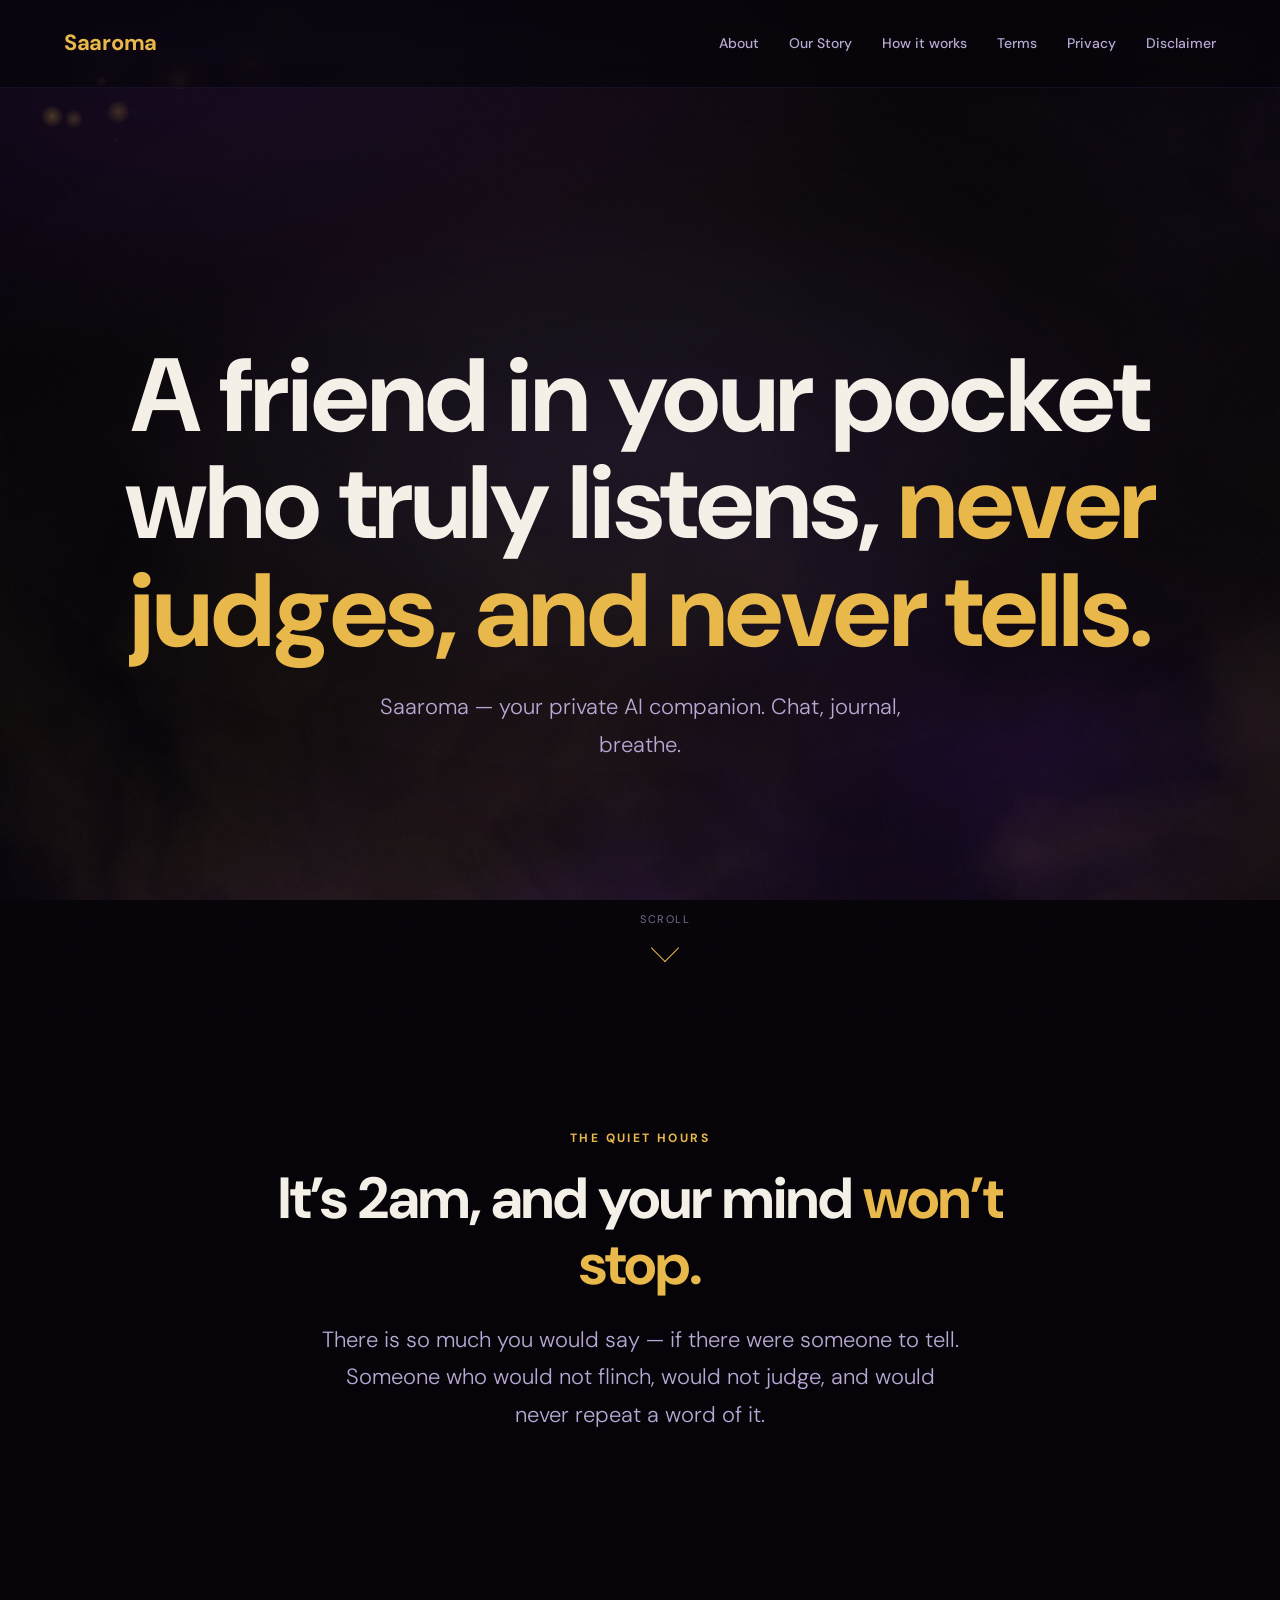
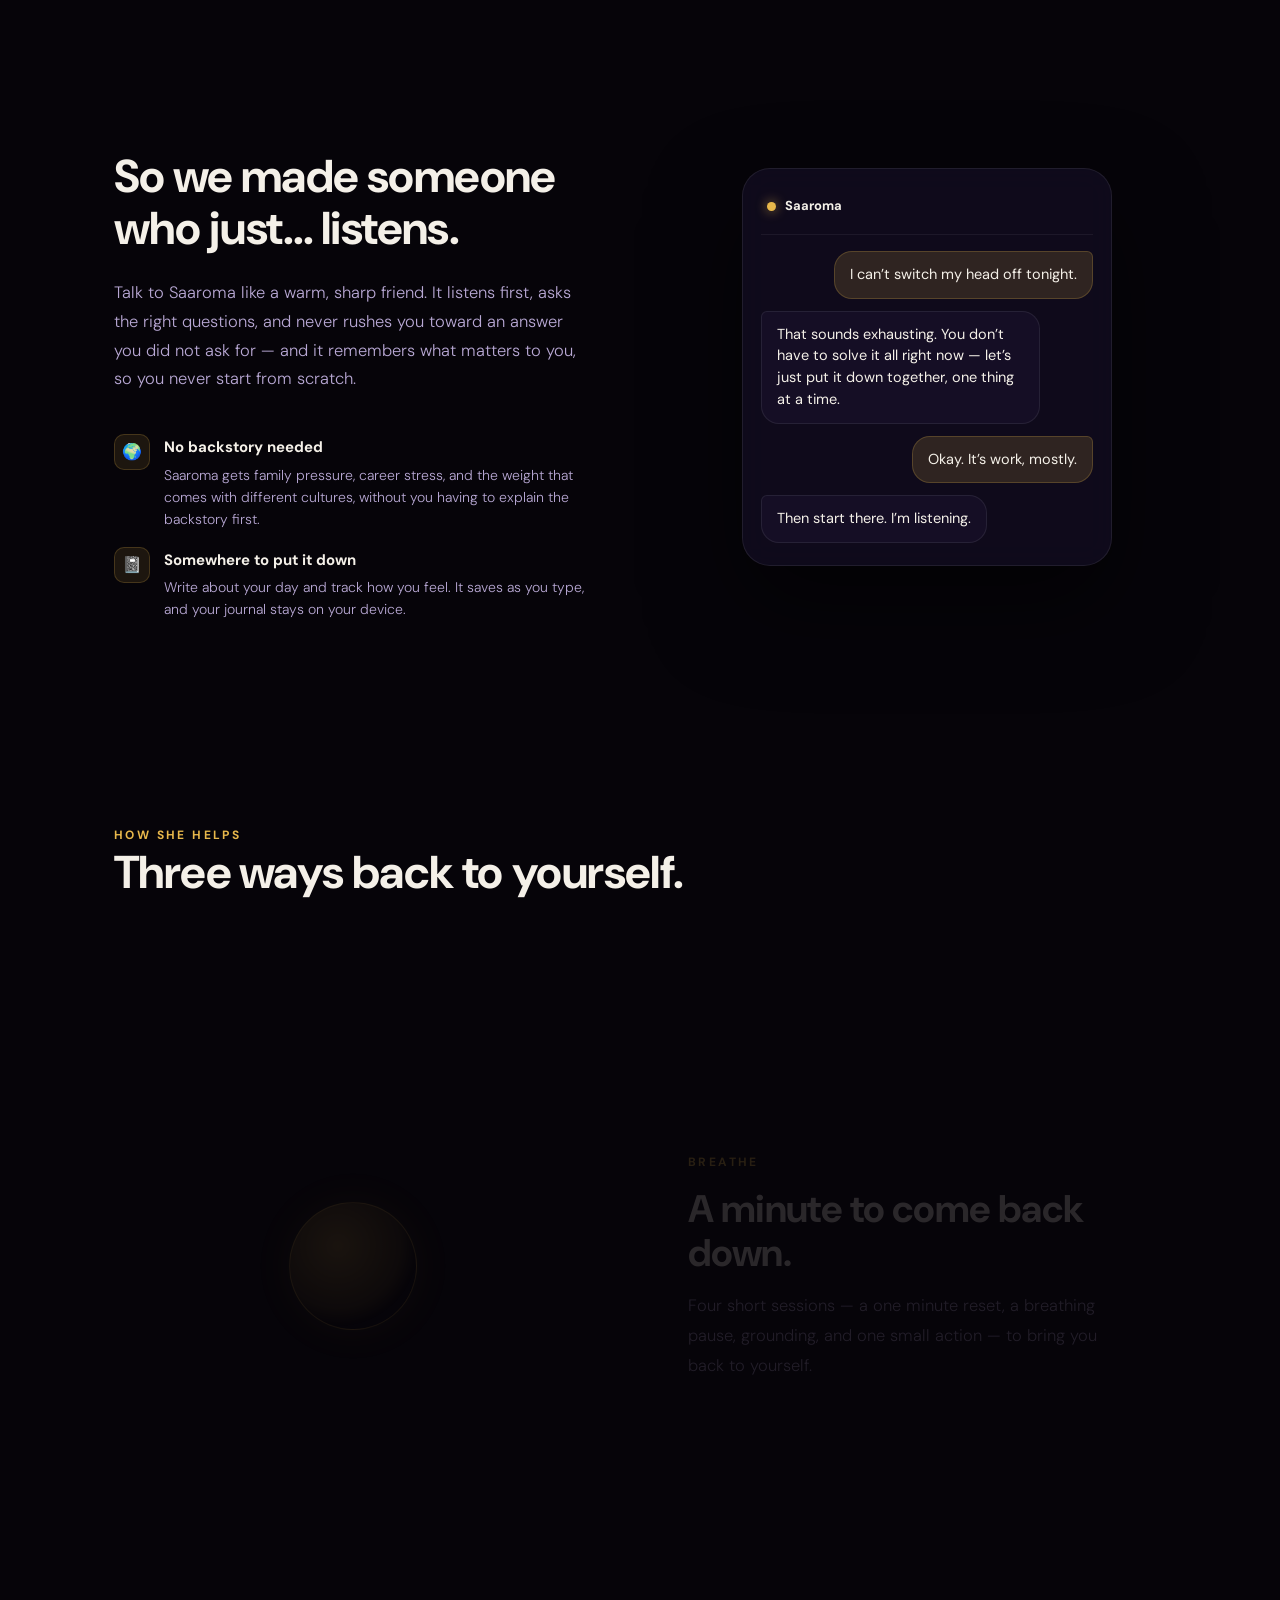
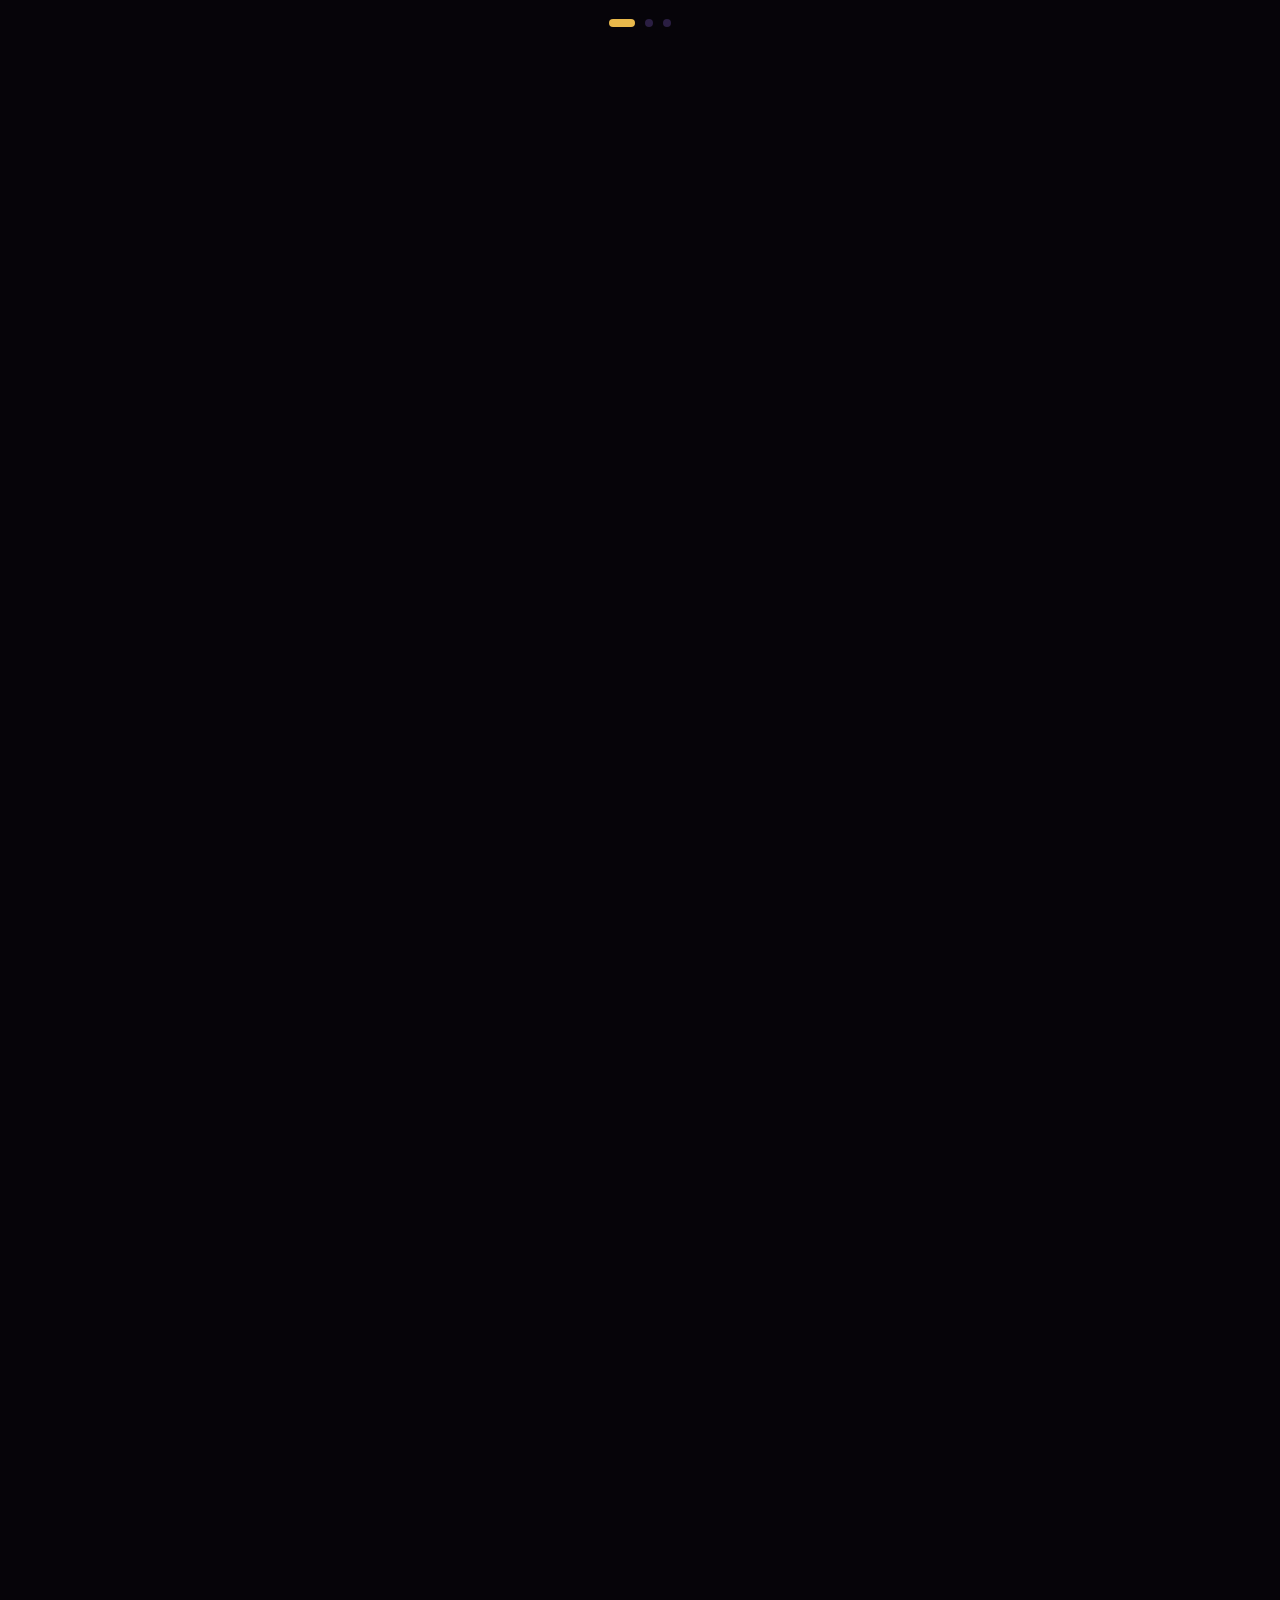
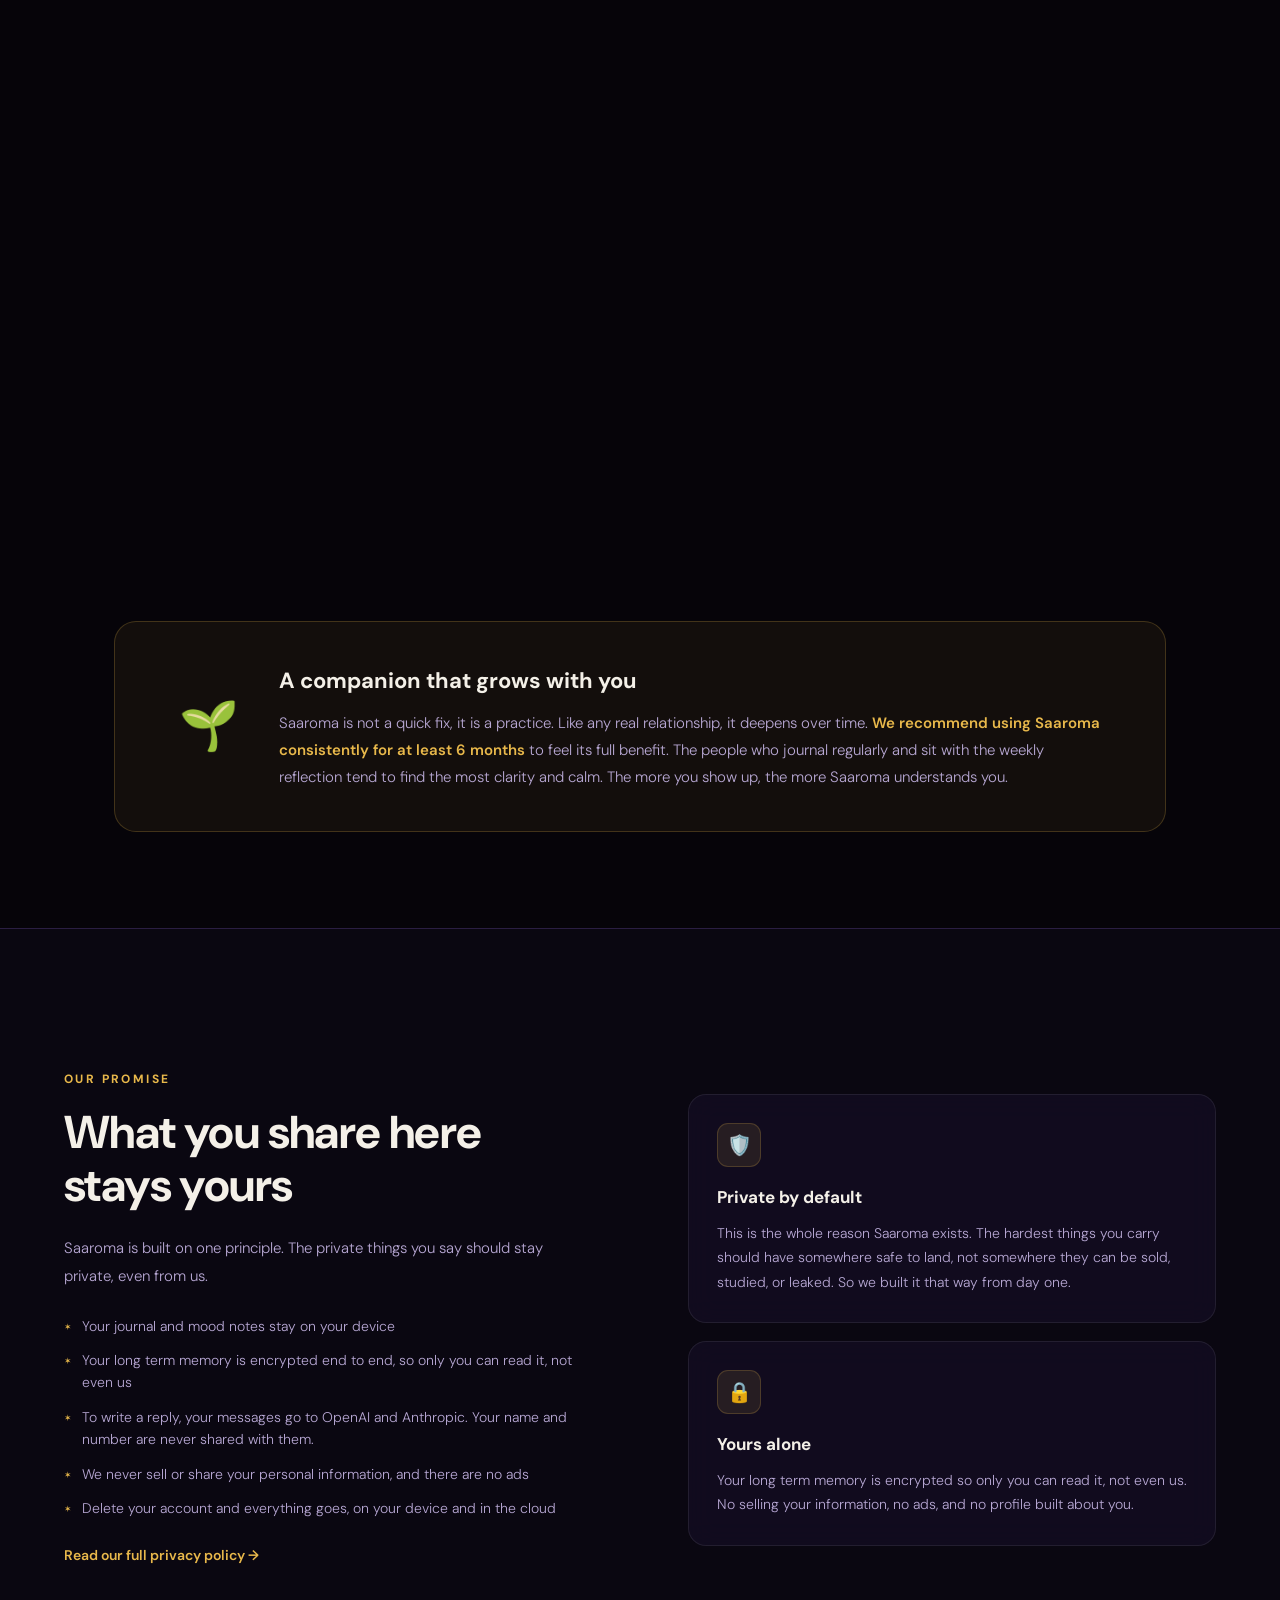
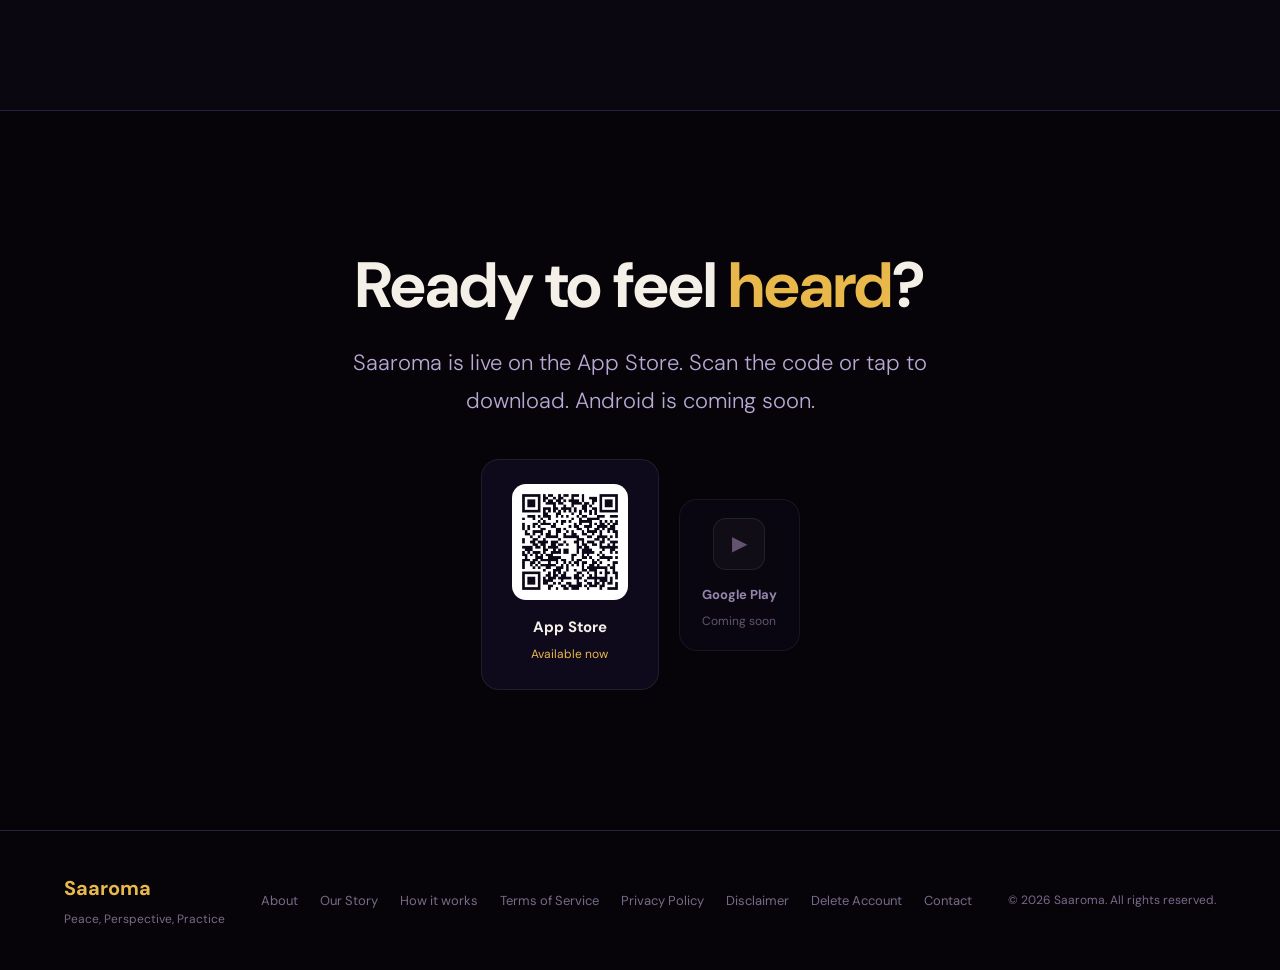
==== index.html @ f0be9b2e "Deploy v3 visual layer + correct privacy.html storage claims v3 adds an effects layer (saaroma-fx.cs" ====
<!DOCTYPE html>
<html lang="en">
<head>
<meta charset="UTF-8">
<meta name="viewport" content="width=device-width, initial-scale=1.0">
<title>Saaroma | Peace, Perspective, Practice</title>
<meta name="description" content="Saaroma is the AI friend who actually listens, tells you the truth kindly, and keeps every word private. A calm, honest space that's only yours.">
<link rel="preconnect" href="https://fonts.googleapis.com">
<link rel="preconnect" href="https://fonts.gstatic.com" crossorigin>
<link href="https://fonts.googleapis.com/css2?family=DM+Sans:opsz,wght@9..40,300;9..40,400;9..40,500;9..40,600;9..40,700&display=swap" rel="stylesheet">
<link rel="stylesheet" href="saaroma.css?v=2">
<style>
/* ---- homepage-only ---- */
.hero { min-height: 100svh; display: flex; flex-direction: column; align-items: center; justify-content: center; text-align: center; padding: var(--s6) var(--edge) var(--s5); position: relative; }
.hero h1 { font-size: var(--fs-display); font-weight: 700; line-height: var(--lh-tight); letter-spacing: -1.5px; max-width: 16ch; overflow-wrap: break-word; }
.hero h1 .g { color: var(--gold); }
.hero h1 .w { display: inline-block; opacity: 0; transform: translateY(28px); }
.hero-sub { font-size: var(--fs-lead); font-weight: 300; color: var(--text-sec); max-width: 540px; margin-top: var(--s3); opacity: 0; transform: translateY(18px); }
.scroll-cue { position: absolute; bottom: 30px; left: 50%; transform: translateX(-50%); display: flex; flex-direction: column; align-items: center; gap: 8px; color: var(--text-muted); font-size: 11px; letter-spacing: 1.6px; text-transform: uppercase; opacity: 0; }
.scroll-cue .chev { width: 20px; height: 20px; border-right: 1.5px solid var(--gold); border-bottom: 1.5px solid var(--gold); transform: rotate(45deg); animation: bob 2.2s ease-in-out infinite; }
@keyframes bob { 0%,100% { transform: rotate(45deg) translate(0,0); opacity:.5; } 50% { transform: rotate(45deg) translate(4px,4px); opacity:1; } }

.problem { text-align: center; padding: var(--s7) var(--edge); max-width: 860px; margin: 0 auto; }
.problem h2 { font-size: clamp(30px,5vw,58px); font-weight: 700; line-height: 1.14; letter-spacing: -1px; margin: var(--s2) 0 var(--s3); }
.problem h2 .g { color: var(--gold); }
.problem p { font-size: var(--fs-lead); font-weight: 300; color: var(--text-sec); line-height: 1.7; max-width: 640px; margin: 0 auto; }

.answer { display: grid; grid-template-columns: 1fr 1fr; gap: var(--s6); align-items: center; }
.answer .copy h2 { font-size: var(--fs-h2); font-weight: 700; line-height: var(--lh-head); letter-spacing: -.6px; margin: var(--s2) 0 var(--s3); }
.answer .copy > p { font-weight: 300; color: var(--text-sec); line-height: var(--lh-body); margin-bottom: var(--s4); max-width: 480px; }
.mini { display: flex; flex-direction: column; gap: var(--s2); }
.mini-row { display: flex; gap: 14px; align-items: flex-start; }
.mini-ic { width: 36px; height: 36px; flex-shrink: 0; border-radius: 10px; background: rgba(232,184,75,.1); border: 1px solid rgba(232,184,75,.2); display: flex; align-items: center; justify-content: center; font-size: 16px; }
.mini-t { font-size: 15px; font-weight: 700; margin-bottom: 3px; }
.mini-b { font-size: var(--fs-small); font-weight: 300; color: var(--text-sec); line-height: 1.6; }
.chat { justify-self: center; width: 100%; max-width: 370px; background: rgba(22,16,40,.62); border: 1px solid rgba(255,255,255,.08); border-radius: 28px; padding: 22px 18px; backdrop-filter: blur(14px); box-shadow: 0 40px 90px rgba(0,0,0,.5); }
.chat-head { display: flex; align-items: center; gap: 9px; padding: 4px 6px 16px; border-bottom: 1px solid rgba(255,255,255,.06); margin-bottom: 16px; }
.chat-dot { width: 9px; height: 9px; border-radius: 50%; background: var(--gold); box-shadow: 0 0 12px rgba(232,184,75,.7); }
.chat-name { font-size: 13px; font-weight: 700; }
.chat-body { display: flex; flex-direction: column; gap: 12px; min-height: 244px; }
.bubble { max-width: 84%; padding: 12px 15px; font-size: 14.5px; line-height: 1.5; opacity: 0; transform: translateY(10px); }
.bubble.show { opacity: 1; transform: none; transition: opacity .45s var(--ease), transform .45s var(--ease); }
.bubble.me { align-self: flex-end; background: rgba(232,184,75,.15); border: 1px solid rgba(232,184,75,.22); border-radius: 18px 6px 18px 18px; }
.bubble.sa { align-self: flex-start; background: rgba(22,16,40,.92); border: 1px solid rgba(255,255,255,.08); border-radius: 6px 18px 18px 18px; }
.typing { align-self: flex-start; display: inline-flex; gap: 5px; padding: 13px 16px; background: rgba(22,16,40,.92); border: 1px solid rgba(255,255,255,.08); border-radius: 6px 18px 18px 18px; opacity: 0; transition: opacity .3s; }
.typing.show { opacity: 1; }
.typing i { width: 6px; height: 6px; border-radius: 50%; background: var(--gold); animation: wave 1.3s ease-in-out infinite; }
.typing i:nth-child(2){ animation-delay:.18s; } .typing i:nth-child(3){ animation-delay:.36s; }
@keyframes wave { 0%,60%,100%{ transform:translateY(0); opacity:.5; } 30%{ transform:translateY(-5px); opacity:1; } }

/* scroll-pinned chapters */
.pin-wrap { position: relative; height: 340vh; }
.pin-stage { position: sticky; top: 0; height: 100svh; overflow: hidden; display: flex; flex-direction: column; }
.pin-head { padding: var(--s5) var(--edge) 0; max-width: 1180px; margin: 0 auto; width: 100%; }
.pin-head .sec-title { max-width: 620px; }
.pin-view { flex: 1; position: relative; }
.chapter { position: absolute; inset: 0; display: grid; grid-template-columns: 1fr 1fr; gap: var(--s6); align-items: center; max-width: 1180px; margin: 0 auto; padding: 0 var(--edge); left: 0; right: 0; opacity: 0; will-change: opacity, transform; }
.chapter .stage { display: flex; align-items: center; justify-content: center; min-height: 240px; }
.chapter .ch-label { font-size: var(--fs-eyebrow); font-weight: 700; letter-spacing: 2.4px; text-transform: uppercase; color: var(--gold); margin-bottom: 14px; }
.chapter h3 { font-size: clamp(26px,3vw,40px); font-weight: 700; line-height: 1.15; letter-spacing: -.6px; margin-bottom: var(--s2); }
.chapter p { font-size: var(--fs-body); font-weight: 300; color: var(--text-sec); line-height: 1.8; max-width: 440px; }
.pin-rail { position: absolute; left: 50%; bottom: 34px; transform: translateX(-50%); display: flex; gap: 10px; z-index: 3; }
.pin-rail span { width: 8px; height: 8px; border-radius: 50%; background: var(--border); transition: all .4s var(--ease); }
.pin-rail span.on { background: var(--gold); width: 26px; border-radius: 5px; }

.orb-wrap { position: relative; width: 200px; height: 200px; display: flex; align-items: center; justify-content: center; }
.orb { width: 128px; height: 128px; border-radius: 50%; background: radial-gradient(circle at 38% 34%, rgba(232,184,75,.6) 0%, rgba(232,184,75,.26) 55%, rgba(232,184,75,0) 72%); border: 1px solid rgba(232,184,75,.42); box-shadow: 0 0 52px rgba(232,184,75,.28); animation: breathe 10s ease-in-out infinite; }
.orb-ring { position: absolute; width: 128px; height: 128px; border-radius: 50%; border: 1px solid rgba(232,184,75,.18); animation: breatheRing 10s ease-in-out infinite; }
@keyframes breathe { 0%,100%{ transform:scale(.8);} 45%,55%{ transform:scale(1.12);} }
@keyframes breatheRing { 0%,100%{ transform:scale(1); opacity:.5;} 45%,55%{ transform:scale(1.75); opacity:.04;} }
.constel { width: 210px; height: 210px; }
.constel .edge { stroke: var(--gold); stroke-width: 1.6; fill: none; stroke-linecap: round; stroke-dasharray: 600; stroke-dashoffset: 600; transition: stroke-dashoffset 1.8s var(--ease); }
.constel.draw .edge { stroke-dashoffset: 0; }
.constel .node { fill: var(--text-sec); opacity: .4; }
.constel .node.t { fill: var(--gold); opacity: 0; transition: opacity .5s ease .3s; }
.constel.draw .node.t { opacity: 1; }
.ring-wrap { position: relative; width: 200px; height: 200px; display: flex; align-items: center; justify-content: center; }
.ring-svg { transform: rotate(-90deg); }
.ring-track { fill: none; stroke: rgba(255,255,255,.08); stroke-width: 10; }
.ring-fill { fill: none; stroke: var(--gold); stroke-width: 10; stroke-linecap: round; stroke-dasharray: 471; stroke-dashoffset: 471; transition: stroke-dashoffset 1.9s var(--ease); }
.ring-wrap.draw .ring-fill { stroke-dashoffset: 130; }
.ring-num { position: absolute; text-align: center; opacity: 0; transition: opacity .7s ease .5s; }
.ring-wrap.draw .ring-num { opacity: 1; }
.ring-num b { font-size: 42px; font-weight: 800; color: var(--gold); }
.ring-num small { display: block; font-size: 11px; letter-spacing: 1.4px; text-transform: uppercase; color: var(--text-muted); margin-top: 2px; }

.commitment-band { padding: 0 var(--edge) var(--s6); max-width: 1180px; margin: 0 auto; }
.commitment-card { background: rgba(232,184,75,.06); border: 1px solid rgba(232,184,75,.22); border-radius: 22px; padding: var(--s4) var(--s5); display: flex; align-items: center; gap: var(--s4); }
.commitment-icon { font-size: 48px; flex-shrink: 0; }
.commitment-title { font-size: 22px; font-weight: 700; margin-bottom: 10px; }
.commitment-body { font-size: 15px; font-weight: 300; color: var(--text-sec); line-height: 1.8; }
.commitment-body strong { color: var(--gold); font-weight: 600; }

.promise-band { padding: var(--s7) var(--edge); background: rgba(15,10,26,.5); border-top: 1px solid var(--border); border-bottom: 1px solid var(--border); }
.promise-inner { max-width: 1180px; margin: 0 auto; display: grid; grid-template-columns: 1fr 1fr; gap: var(--s6); align-items: center; }
.promise-inner h2 { font-size: var(--fs-h2); font-weight: 700; line-height: var(--lh-head); letter-spacing: -.6px; margin: var(--s2) 0 var(--s3); }
.promise-inner p { font-size: 15px; font-weight: 300; color: var(--text-sec); line-height: 1.85; }
.tick-list { list-style: none; display: flex; flex-direction: column; gap: 12px; margin-top: var(--s3); }
.tick-list li { display: flex; align-items: flex-start; gap: 10px; font-size: var(--fs-small); font-weight: 300; color: var(--text-sec); line-height: 1.6; }
.tick-list li::before { content: '\2736'; color: var(--gold); font-size: 9px; margin-top: 5px; flex-shrink: 0; }
.policy-link { color: var(--gold); font-size: var(--fs-small); font-weight: 600; text-decoration: none; display: inline-block; margin-top: var(--s3); }
.policy-link:hover { text-decoration: underline; }
.trust-cards { display: flex; flex-direction: column; gap: 18px; }
.feat-icon { width: 44px; height: 44px; border-radius: 11px; background: rgba(232,184,75,.1); border: 1px solid rgba(232,184,75,.2); display: flex; align-items: center; justify-content: center; font-size: 20px; margin-bottom: 16px; }
.feat-title { font-size: 17px; font-weight: 700; margin-bottom: 8px; }
.feat-body { font-size: var(--fs-small); font-weight: 300; color: var(--text-sec); line-height: 1.75; }

.cta { padding: var(--s7) var(--edge); text-align: center; max-width: 760px; margin: 0 auto; }
.cta h2 { font-size: clamp(32px,5.5vw,64px); font-weight: 700; line-height: 1.08; letter-spacing: -1px; margin-bottom: var(--s3); }
.cta h2 .g { color: var(--gold); }
.cta p { font-size: var(--fs-lead); font-weight: 300; color: var(--text-sec); margin-bottom: var(--s4); line-height: 1.7; }
.dl-row { display: flex; gap: 20px; align-items: stretch; justify-content: center; flex-wrap: wrap; }
.qr-slot { display: flex; flex-direction: column; align-items: center; gap: 14px; background: rgba(22,16,40,.6); border: 1px solid rgba(255,255,255,.08); border-radius: 18px; padding: 24px 30px; backdrop-filter: blur(14px); transition: transform .35s var(--ease), box-shadow .35s var(--ease), border-color .35s var(--ease); }
.qr-slot:not(.soon):hover { transform: translateY(-6px); border-color: rgba(232,184,75,.35); box-shadow: 0 26px 64px rgba(0,0,0,.55); }
.qr-img { width: 116px; height: 116px; border-radius: 14px; display: block; }
.qr-platform { font-size: 15px; font-weight: 700; }
.qr-status { font-size: 12px; color: var(--gold); margin-top: 4px; }
.qr-slot.soon { align-self: center; padding: 18px 22px; background: rgba(22,16,40,.35); opacity: .8; }
.qr-slot.soon .play-badge { width: 52px; height: 52px; border-radius: 13px; border: 1px solid rgba(255,255,255,.10); background: rgba(255,255,255,.04); display: flex; align-items: center; justify-content: center; font-size: 20px; color: var(--text-muted); }
.qr-slot.soon .qr-platform { font-size: 13px; color: var(--text-sec); }
.qr-slot.soon .qr-status { color: var(--text-muted); }

@media (max-width: 900px) {
  .answer, .promise-inner { grid-template-columns: 1fr; gap: var(--s4); }
  /* On phones the pinned hold fights a thumb — let the chapters be a normal stacked scroll. */
  .pin-wrap { height: auto; }
  .pin-stage { position: static; height: auto; display: block; }
  .pin-head { padding: var(--s5) var(--edge) var(--s2); }
  .chapter { position: static; opacity: 1 !important; transform: none !important; grid-template-columns: 1fr; gap: var(--s3); text-align: center; align-content: center; padding: var(--s5) var(--edge); }
  .chapter .stage { min-height: 170px; }
  .chapter p { margin: 0 auto; }
  .pin-rail { display: none; }
  .constel .edge { stroke-dashoffset: 0; } .constel .node.t { opacity: 1; }
  .ring-wrap .ring-fill { stroke-dashoffset: 130; } .ring-num { opacity: 1; }
  .commitment-card { flex-direction: column; text-align: center; gap: 20px; padding: 28px; }
}

@media (prefers-reduced-motion: reduce) {
  .hero h1 .w, .hero-sub, .bubble, .ring-num, .constel .node.t { opacity: 1 !important; transform: none !important; }
  .constel .edge { stroke-dashoffset: 0 !important; } .ring-wrap .ring-fill { stroke-dashoffset: 130 !important; }
  .scroll-cue { display: none !important; }
  .pin-wrap { height: auto !important; }
  .pin-stage { position: static !important; height: auto !important; }
  .chapter { position: static !important; opacity: 1 !important; padding: var(--s4) var(--edge); }
  .pin-rail { display: none !important; }
}
</style>
<noscript><style>
  [data-reveal], .hero h1 .w, .hero-sub, .bubble { opacity: 1 !important; transform: none !important; } .typing { display: none !important; }
  .ring-num, .constel .node.t { opacity: 1 !important; } .constel .edge { stroke-dashoffset: 0 !important; } .ring-wrap .ring-fill { stroke-dashoffset: 130 !important; }
  .scroll-cue, #galaxy, #veil { display: none !important; }
  .pin-wrap { height: auto !important; } .pin-stage { position: static !important; height: auto !important; }
  .chapter { position: static !important; opacity: 1 !important; padding: 40px var(--edge); } .pin-rail { display: none !important; }
</style></noscript>
<link rel="stylesheet" href="saaroma-fx.css?v=1">
</head>
<body>
<div id="veil"></div>
<div class="bg-mesh"></div>
<canvas id="galaxy"></canvas>
<div class="content">

  <nav>
    <a href="index.html" class="nav-logo">Saaroma</a>
    <ul class="nav-links">
      <li><a href="about.html">About</a></li>
      <li><a href="our-story.html">Our Story</a></li>
      <li><a href="how-it-works.html">How it works</a></li>
      <li><a href="terms.html">Terms</a></li>
      <li><a href="privacy.html">Privacy</a></li>
      <li><a href="disclaimer.html">Disclaimer</a></li>
    </ul>
  </nav>

  <!-- BEAT 1 : HERO -->
  <section class="hero">
    <h1 id="heroTitle">A friend in your pocket who truly listens, <span class="g">never judges, and never tells.</span></h1>
    <p class="hero-sub" id="heroSub">Saaroma &mdash; your private AI companion. Chat, journal, breathe.</p>
    <div class="scroll-cue" id="cue"><span>Scroll</span><span class="chev"></span></div>
  </section>

  <!-- BEAT 2 : THE PROBLEM -->
  <section class="problem">
    <div class="eyebrow" data-reveal>The quiet hours</div>
    <h2 data-reveal>It&rsquo;s 2am, and your mind <span class="g">won&rsquo;t stop.</span></h2>
    <p data-reveal>There is so much you would say &mdash; if there were someone to tell. Someone who would not flinch, would not judge, and would never repeat a word of it.</p>
  </section>

  <!-- BEAT 3 : THE ANSWER -->
  <section class="section answer">
    <div class="copy">
      <div class="eyebrow" data-reveal>Meet Saaroma</div>
      <h2 data-reveal>So we made someone who just&hellip; listens.</h2>
      <p data-reveal>Talk to Saaroma like a warm, sharp friend. It listens first, asks the right questions, and never rushes you toward an answer you did not ask for &mdash; and it remembers what matters to you, so you never start from scratch.</p>
      <div class="mini">
        <div class="mini-row" data-reveal>
          <div class="mini-ic">&#127757;</div>
          <div><div class="mini-t">No backstory needed</div><div class="mini-b">Saaroma gets family pressure, career stress, and the weight that comes with different cultures, without you having to explain the backstory first.</div></div>
        </div>
        <div class="mini-row" data-reveal>
          <div class="mini-ic">&#128211;</div>
          <div><div class="mini-t">Somewhere to put it down</div><div class="mini-b">Write about your day and track how you feel. It saves as you type, and your journal stays on your device.</div></div>
        </div>
      </div>
    </div>
    <div class="chat" id="chat" data-reveal>
      <div class="chat-head"><span class="chat-dot"></span><span class="chat-name">Saaroma</span></div>
      <div class="chat-body" id="chatBody">
        <div class="bubble me" data-b="1">I can&rsquo;t switch my head off tonight.</div>
        <div class="typing" data-b="2"><i></i><i></i><i></i></div>
        <div class="bubble sa" data-b="3">That sounds exhausting. You don&rsquo;t have to solve it all right now &mdash; let&rsquo;s just put it down together, one thing at a time.</div>
        <div class="bubble me" data-b="4">Okay. It&rsquo;s work, mostly.</div>
        <div class="bubble sa" data-b="5">Then start there. I&rsquo;m listening.</div>
      </div>
    </div>
  </section>

  <!-- BEAT 4 : HOW SHE HELPS — scroll-pinned chapters -->
  <section class="pin-wrap" id="helps">
    <div class="pin-stage">
      <div class="pin-head">
        <div class="eyebrow" data-reveal>How she helps</div>
        <h2 class="sec-title" data-reveal>Three ways back to yourself.</h2>
      </div>
      <div class="pin-view">
        <div class="chapter" data-ch="0">
          <div class="stage"><div class="orb-wrap"><div class="orb-ring"></div><div class="orb"></div></div></div>
          <div>
            <div class="ch-label">Breathe</div>
            <h3>A minute to come back down.</h3>
            <p>Four short sessions &mdash; a one minute reset, a breathing pause, grounding, and one small action &mdash; to bring you back to yourself.</p>
          </div>
        </div>
        <div class="chapter" data-ch="1">
          <div class="stage">
            <svg class="constel" id="constel" viewBox="0 0 210 210" aria-hidden="true">
              <polyline class="edge" points="42,158 74,64 126,100 172,48"></polyline>
              <circle class="node t" cx="42" cy="158" r="4.5"></circle><circle class="node t" cx="74" cy="64" r="4.5"></circle>
              <circle class="node t" cx="126" cy="100" r="4.5"></circle><circle class="node t" cx="172" cy="48" r="4.5"></circle>
              <circle class="node" cx="158" cy="158" r="3"></circle><circle class="node" cx="100" cy="174" r="3"></circle>
              <circle class="node" cx="32" cy="86" r="3"></circle><circle class="node" cx="188" cy="126" r="3"></circle>
            </svg>
          </div>
          <div>
            <div class="ch-label">Play</div>
            <h3>Mind Turtle, a gentle reset.</h3>
            <p>When words are too much, trace a small constellation from memory. A few calm, absorbing minutes that quietly settle a restless mind &mdash; no score to chase, just a breath of focus.</p>
          </div>
        </div>
        <div class="chapter" data-ch="2">
          <div class="stage">
            <div class="ring-wrap" id="ring">
              <svg class="ring-svg" width="176" height="176" viewBox="0 0 176 176" aria-hidden="true">
                <circle class="ring-track" cx="88" cy="88" r="75"></circle><circle class="ring-fill" cx="88" cy="88" r="75"></circle>
              </svg>
              <div class="ring-num"><b>7.5</b><small>this week</small></div>
            </div>
          </div>
          <div>
            <div class="ch-label">Reflect</div>
            <h3>Your Score, every Sunday.</h3>
            <p>Every Sunday, Saaroma reads your week and writes you a personal reflection. What went well, what was heavy, and one thing to focus on next.</p>
          </div>
        </div>
      </div>
      <div class="pin-rail" id="rail"><span class="on"></span><span></span><span></span></div>
    </div>
  </section>

  <!-- grows -->
  <div class="commitment-band">
    <div class="commitment-card" data-reveal>
      <div class="commitment-icon">&#127793;</div>
      <div>
        <div class="commitment-title">A companion that grows with you</div>
        <div class="commitment-body">Saaroma is not a quick fix, it is a practice. Like any real relationship, it deepens over time. <strong>We recommend using Saaroma consistently for at least 6 months</strong> to feel its full benefit. The people who journal regularly and sit with the weekly reflection tend to find the most clarity and calm. The more you show up, the more Saaroma understands you.</div>
      </div>
    </div>
  </div>

  <!-- BEAT 5 : TRUST -->
  <section class="promise-band" id="privacy">
    <div class="promise-inner">
      <div>
        <div class="eyebrow" data-reveal>Our promise</div>
        <h2 data-reveal>What you share here stays yours</h2>
        <p data-reveal>Saaroma is built on one principle. The private things you say should stay private, even from us.</p>
        <ul class="tick-list" data-reveal>
          <li>Your journal and mood notes stay on your device</li>
          <li>Your long term memory is encrypted end to end, so only you can read it, not even us</li>
          <li>To write a reply, your messages go to OpenAI and Anthropic. Your name and number are never shared with them.</li>
          <li>We never sell or share your personal information, and there are no ads</li>
          <li>Delete your account and everything goes, on your device and in the cloud</li>
        </ul>
        <a href="privacy.html" class="policy-link" data-reveal>Read our full privacy policy &rarr;</a>
      </div>
      <div class="trust-cards">
        <div class="glass" data-reveal>
          <div class="feat-icon">&#128737;&#65039;</div>
          <div class="feat-title">Private by default</div>
          <div class="feat-body">This is the whole reason Saaroma exists. The hardest things you carry should have somewhere safe to land, not somewhere they can be sold, studied, or leaked. So we built it that way from day one.</div>
        </div>
        <div class="glass" data-reveal>
          <div class="feat-icon">&#128274;</div>
          <div class="feat-title">Yours alone</div>
          <div class="feat-body">Your long term memory is encrypted so only you can read it, not even us. No selling your information, no ads, and no profile built about you.</div>
        </div>
      </div>
    </div>
  </section>

  <!-- BEAT 6 : DOOR -->
  <section class="cta">
    <h2 data-reveal>Ready to feel <span class="g">heard</span>?</h2>
    <p data-reveal>Saaroma is live on the App Store. Scan the code or tap to download. Android is coming soon.</p>
    <div class="dl-row" data-reveal>
      <div class="qr-slot">
        <a href="https://apps.apple.com/app/id6772710631" target="_blank" rel="noopener"><img class="qr-img" src="appstore-qr.png" alt="Scan to download Saaroma on the App Store"></a>
        <div><div class="qr-platform">App Store</div><div class="qr-status">Available now</div></div>
      </div>
      <div class="qr-slot soon">
        <!-- When the Google Play listing is public, swap the .play-badge for: <img class="qr-img" src="googleplay-qr.png" alt="Scan to download Saaroma on Google Play"> -->
        <div class="play-badge">&#9654;</div>
        <div><div class="qr-platform">Google Play</div><div class="qr-status">Coming soon</div></div>
      </div>
    </div>
  </section>

  <footer>
    <div><div class="footer-logo">Saaroma</div><div class="footer-tag">Peace, Perspective, Practice</div></div>
    <ul class="footer-links">
      <li><a href="about.html">About</a></li>
      <li><a href="our-story.html">Our Story</a></li>
      <li><a href="how-it-works.html">How it works</a></li>
      <li><a href="terms.html">Terms of Service</a></li>
      <li><a href="privacy.html">Privacy Policy</a></li>
      <li><a href="disclaimer.html">Disclaimer</a></li>
      <li><a href="delete.html">Delete Account</a></li>
      <li><a href="mailto:support@saaroma.ai">Contact</a></li>
    </ul>
    <div class="footer-copy">© 2026 Saaroma. All rights reserved.</div>
  </footer>
</div>

<script src="saaroma.js?v=2" defer></script>
<script>
(function () {
  'use strict';
  var reduce = window.matchMedia && window.matchMedia('(prefers-reduced-motion: reduce)').matches;

  /* ---- hero staged reveal (words rise, then sub, then cue) ---- */
  var title = document.getElementById('heroTitle');
  if (title && !reduce) {
    var tmp = document.createElement('div'); tmp.innerHTML = title.innerHTML;
    function wrap(node){
      var out = [];
      node.childNodes.forEach(function(n){
        if (n.nodeType === 3) {
          n.textContent.split(/(\s+)/).forEach(function(t){
            if (/^\s+$/.test(t)) out.push(document.createTextNode(t));
            else if (t) { var s=document.createElement('span'); s.className='w'; s.textContent=t; out.push(s); }
          });
        } else if (n.nodeType === 1) {
          var span = n.cloneNode(false);
          wrap(n).forEach(function(c){ span.appendChild(c); });
          out.push(span);
        }
      });
      return out;
    }
    title.innerHTML=''; wrap(tmp).forEach(function(c){ title.appendChild(c); });
    var words = title.querySelectorAll('.w');
    words.forEach(function(w,i){
      w.style.transition = 'opacity .7s var(--ease), transform .7s var(--ease)';
      w.style.transitionDelay = (0.15 + i*0.05) + 's';
      requestAnimationFrame(function(){ requestAnimationFrame(function(){ w.style.opacity=1; w.style.transform='none'; }); });
    });
    var sub = document.getElementById('heroSub'), cue = document.getElementById('cue');
    var d = 0.15 + words.length*0.05;
    [sub, cue].forEach(function(el,k){ if(!el) return;
      el.style.transition='opacity .8s var(--ease), transform .8s var(--ease)';
      el.style.transitionDelay=(d + 0.15 + k*0.25)+'s';
      requestAnimationFrame(function(){ requestAnimationFrame(function(){ el.style.opacity=1; el.style.transform='none'; }); });
    });
  } else if (title) {
    var s2=document.getElementById('heroSub'); if(s2) s2.style.opacity=1;
  }

  /* ---- chat sequence ---- */
  var chat = document.getElementById('chat');
  if (chat) {
    var steps = chat.querySelectorAll('[data-b]');
    var gaps = [0, 650, 650, 1500, 700];
    function runChat(){
      if (reduce){ steps.forEach(function(s){ s.classList.add('show'); }); return; }
      var t = 400;
      steps.forEach(function(s,i){
        var typing = s.classList.contains('typing'); t += gaps[i];
        setTimeout(function(){ s.classList.add('show'); var b=document.getElementById('chatBody'); if(b) b.scrollTop=b.scrollHeight; }, t);
        if (typing) setTimeout(function(){ s.classList.remove('show'); s.style.display='none'; }, t + gaps[i+1] - 60);
      });
    }
    if (reduce || !('IntersectionObserver' in window)) runChat();
    else { var co=new IntersectionObserver(function(es){ es.forEach(function(e){ if(e.isIntersecting){ runChat(); co.unobserve(e.target); } }); }, {threshold:.45}); co.observe(chat); }
  }

  /* ---- scroll-pinned chapters ---- */
  var pin = document.getElementById('helps');
  if (pin) {
    var chapters = Array.prototype.slice.call(pin.querySelectorAll('.chapter'));
    var railDots = Array.prototype.slice.call(document.querySelectorAll('#rail span'));
    var constel = document.getElementById('constel'), ring = document.getElementById('ring');
    var drawn = [false, false, false];
    function paint(){
      var rect = pin.getBoundingClientRect();
      var total = pin.offsetHeight - window.innerHeight;
      var p = total > 0 ? Math.min(1, Math.max(0, -rect.top / total)) : 0;
      var seg = p * chapters.length;
      var active = Math.min(chapters.length - 1, Math.floor(seg + 0.0001));
      chapters.forEach(function(ch,i){
        var d = seg - (i + 0.5);
        var o = Math.max(0, 1 - Math.abs(d) * 1.7);
        ch.style.opacity = reduce ? 1 : o;
        ch.style.transform = reduce ? 'none' : ('translateY(' + (d * 26) + 'px)');
      });
      railDots.forEach(function(s,i){ s.classList.toggle('on', i === active); });
      if (active === 1 && !drawn[1] && constel){ constel.classList.add('draw'); drawn[1]=true; }
      if (active === 2 && !drawn[2] && ring){ ring.classList.add('draw'); drawn[2]=true; }
    }
    var ticking = false;
    function onScroll(){ if(!ticking){ ticking=true; requestAnimationFrame(function(){ paint(); ticking=false; }); } }
    var isMobile = window.matchMedia('(max-width: 900px)').matches;
    if (reduce || isMobile){ chapters.forEach(function(ch){ ch.style.opacity=1; }); if(constel)constel.classList.add('draw'); if(ring)ring.classList.add('draw'); }
    else { window.addEventListener('scroll', onScroll, {passive:true}); window.addEventListener('resize', paint, {passive:true}); paint(); }
  }
})();
</script>
<script src="saaroma-fx.js?v=1" defer></script>
</body>
</html>
---- saaroma.css ----
/* ============================================================
   SAAROMA DESIGN SYSTEM  —  one source of truth for every page
   ============================================================ */
*, *::before, *::after { box-sizing: border-box; margin: 0; padding: 0; }
:root {
  /* palette */
  --bg: #060409; --surface: #0f0a1a; --surface-alt: #161028;
  --border: #2a1e42; --gold: #e8b84b; --gold-soft: #d4a43c;
  --text-primary: #f4f0e8; --text-sec: #b8a8d4; --text-muted: #7a6a8a;
  --good: #7cb99a; --warn: #e07070;
  /* type scale (strict modular) */
  --fs-display: clamp(44px, 8.4vw, 104px);
  --fs-h1: clamp(34px, 5.4vw, 66px);
  --fs-h2: clamp(27px, 3.6vw, 46px);
  --fs-h3: 21px;
  --fs-lead: clamp(17px, 1.9vw, 22px);
  --fs-body: 16.5px;
  --fs-small: 14px;
  --fs-eyebrow: 12px;
  --lh-tight: 1.03; --lh-head: 1.14; --lh-body: 1.75;
  /* spacing — 8pt rhythm */
  --s1: 8px; --s2: 16px; --s3: 24px; --s4: 40px; --s5: 64px; --s6: 96px; --s7: 140px;
  --ease: cubic-bezier(.22,.7,.24,1);
  --edge: clamp(20px, 5vw, 64px);
}
html { scroll-behavior: smooth; -webkit-font-smoothing: antialiased; text-rendering: optimizeLegibility; }
body { font-family: 'DM Sans', sans-serif; background: var(--bg); color: var(--text-primary); overflow-x: hidden; min-height: 100vh; font-size: var(--fs-body); line-height: var(--lh-body); }

/* ambient world */
.bg-mesh { position: fixed; inset: 0; z-index: 0; background: radial-gradient(ellipse 90% 55% at 15% 8%, rgba(123,47,190,.16) 0%, transparent 60%), radial-gradient(ellipse 70% 45% at 85% 85%, rgba(45,16,88,.22) 0%, transparent 60%), radial-gradient(ellipse 60% 40% at 50% 50%, rgba(30,21,48,.75) 0%, var(--bg) 70%); animation: meshDrift 26s ease-in-out infinite alternate; }
@keyframes meshDrift { from { opacity: 1; } to { opacity: .82; } }
#galaxy { position: fixed; inset: 0; z-index: 0; pointer-events: none; }
.content { position: relative; z-index: 1; }

/* page transition veil (fade-through-dark) */
#veil { position: fixed; inset: 0; z-index: 9999; background: var(--bg); pointer-events: none; opacity: 1; transition: opacity .6s var(--ease); }
#veil.clear { opacity: 0; }
#veil.leaving { opacity: 1; pointer-events: all; }

/* type primitives */
.eyebrow { font-size: var(--fs-eyebrow); font-weight: 700; letter-spacing: 2.4px; text-transform: uppercase; color: var(--gold); }
.lead { font-size: var(--fs-lead); font-weight: 300; color: var(--text-sec); line-height: 1.68; }
.gold { color: var(--gold); }
a { color: var(--gold); }

/* nav */
nav { display: flex; align-items: center; justify-content: space-between; padding: var(--s3) var(--edge); position: sticky; top: 0; z-index: 100; backdrop-filter: blur(14px); background: rgba(6,4,9,.6); border-bottom: 1px solid rgba(42,30,66,.4); }
.nav-logo { font-size: 22px; font-weight: 700; color: var(--gold); text-decoration: none; letter-spacing: -.3px; }
.nav-links { display: flex; gap: 30px; list-style: none; }
.nav-links a { position: relative; color: var(--text-sec); text-decoration: none; font-size: var(--fs-small); font-weight: 500; transition: color .25s; padding-bottom: 4px; }
.nav-links a::after { content: ''; position: absolute; left: 0; bottom: 0; width: 100%; height: 1.5px; background: var(--gold); transform: scaleX(0); transform-origin: left; transition: transform .35s var(--ease); }
.nav-links a:hover, .nav-links a.active { color: var(--gold); }
.nav-links a:hover::after, .nav-links a.active::after { transform: scaleX(1); }

/* reveal on scroll */
[data-reveal] { opacity: 0; transform: translateY(30px); transition: opacity .9s var(--ease), transform .9s var(--ease); }
[data-reveal].in { opacity: 1; transform: none; }

/* shared building blocks */
.glass { background: rgba(22,16,40,.6); border: 1px solid rgba(255,255,255,.08); border-radius: 18px; padding: 28px; backdrop-filter: blur(14px); }
.section { padding: var(--s7) var(--edge); max-width: 1180px; margin: 0 auto; }
.sec-title { font-size: var(--fs-h2); font-weight: 700; line-height: var(--lh-head); letter-spacing: -.6px; }

/* ---- legal / content page hero ---- */
.legal-hero { padding: var(--s6) var(--edge) var(--s4); max-width: 780px; margin: 0 auto; text-align: center; }
.legal-hero .eyebrow { display: block; margin-bottom: var(--s2); }
.legal-hero h1 { font-size: var(--fs-h1); font-weight: 700; line-height: var(--lh-head); letter-spacing: -1px; margin-bottom: var(--s3); }
.legal-hero p { font-size: var(--fs-lead); font-weight: 300; color: var(--text-sec); line-height: 1.7; }

/* ---- document body cards ---- */
.doc { max-width: 800px; margin: var(--s5) auto var(--s7); padding: 0 var(--edge); }
.section-card { background: rgba(22,16,40,.5); border: 1px solid rgba(255,255,255,.07); border-radius: 20px; padding: var(--s4) clamp(24px,3.5vw,44px); margin-bottom: var(--s3); backdrop-filter: blur(10px); }
.section-card h2 { font-size: var(--fs-h3); font-weight: 700; margin-bottom: var(--s2); letter-spacing: -.3px; }
.section-card h2.gold { color: var(--gold); }
.section-card p { font-size: var(--fs-small); font-weight: 300; color: var(--text-sec); line-height: 1.9; margin-bottom: 12px; }
.section-card p:last-child { margin: 0; }
.section-card ul { list-style: none; display: flex; flex-direction: column; gap: 10px; margin-top: 6px; }
.section-card ul li { position: relative; padding-left: 20px; font-size: var(--fs-small); font-weight: 300; color: var(--text-sec); line-height: 1.65; }
.section-card ul li::before { content: '\2726'; color: var(--gold); font-size: 9px; position: absolute; left: 0; top: 7px; }
.section-card strong { color: var(--text-primary); font-weight: 600; }

.honest-card { background: rgba(232,184,75,.06); border: 1px solid rgba(232,184,75,.2); border-radius: 20px; padding: var(--s4) clamp(24px,3.5vw,44px); margin-bottom: var(--s4); }
.honest-card h2 { font-size: var(--fs-h3); font-weight: 700; margin-bottom: var(--s2); color: var(--gold); }
.honest-card p { font-size: 15px; font-weight: 300; color: var(--text-sec); line-height: 1.9; margin-bottom: 14px; }
.honest-card p:last-child { margin: 0; }

.highlight-card { background: rgba(220,80,80,.05); border: 1px solid rgba(220,80,80,.18); border-radius: 20px; padding: var(--s4) clamp(24px,3.5vw,44px); margin-bottom: var(--s3); }
.highlight-card h2 { font-size: var(--fs-h3); font-weight: 700; margin-bottom: var(--s2); color: var(--warn); }
.highlight-card p { font-size: var(--fs-small); font-weight: 300; color: var(--text-sec); line-height: 1.9; margin-bottom: 12px; }
.highlight-card p:last-child { margin: 0; }
.highlight-card ul { list-style: none; display: flex; flex-direction: column; gap: 10px; margin: 6px 0 12px; }
.highlight-card ul li { position: relative; padding-left: 20px; font-size: var(--fs-small); font-weight: 300; color: var(--text-sec); line-height: 1.65; }
.highlight-card ul li::before { content: '\2726'; color: var(--warn); font-size: 9px; position: absolute; left: 0; top: 7px; }
.highlight-card strong { color: var(--text-primary); font-weight: 600; }

/* do / don't grid (disclaimer) */
.do-dont { display: grid; grid-template-columns: 1fr 1fr; gap: 20px; margin-bottom: var(--s4); }
.do-card, .dont-card { border-radius: 16px; padding: var(--s4); }
.do-card { background: rgba(124,185,154,.06); border: 1px solid rgba(124,185,154,.2); }
.dont-card { background: rgba(220,80,80,.06); border: 1px solid rgba(220,80,80,.2); }
.do-card h3 { font-size: 15px; font-weight: 700; margin-bottom: 16px; color: var(--good); }
.dont-card h3 { font-size: 15px; font-weight: 700; margin-bottom: 16px; color: var(--warn); }
.list-item { display: flex; align-items: flex-start; gap: 10px; margin-bottom: 12px; font-size: var(--fs-small); font-weight: 300; color: var(--text-sec); line-height: 1.6; }
.list-item:last-child { margin: 0; }
.list-item::before { flex-shrink: 0; margin-top: 3px; }
.do-card .list-item::before { content: '\2713'; color: var(--good); font-weight: 700; font-size: 12px; }
.dont-card .list-item::before { content: '\2715'; color: var(--warn); font-weight: 700; font-size: 12px; }

.crisis-note { background: rgba(220,80,80,.06); border: 1px solid rgba(220,80,80,.2); border-radius: 16px; padding: var(--s4); margin-bottom: var(--s4); }
.crisis-note h3 { font-size: 16px; font-weight: 700; margin-bottom: 12px; color: var(--warn); }
.crisis-note p { font-size: var(--fs-small); font-weight: 300; color: var(--text-sec); line-height: 1.8; }
.crisis-note p strong { color: var(--text-primary); font-weight: 600; }
.closing { font-size: 16px; font-weight: 300; color: var(--text-sec); line-height: 1.9; text-align: center; max-width: 640px; margin: 0 auto; }
.closing strong { color: var(--text-primary); font-weight: 600; }

/* footer */
footer { padding: var(--s4) var(--edge); border-top: 1px solid var(--border); display: flex; align-items: center; justify-content: space-between; flex-wrap: wrap; gap: 20px; }
.footer-logo { font-size: 20px; font-weight: 700; color: var(--gold); }
.footer-tag { font-size: 12px; color: var(--text-muted); margin-top: 3px; }
.footer-links { display: flex; gap: 22px; list-style: none; flex-wrap: wrap; }
.footer-links a { font-size: 13px; color: var(--text-muted); text-decoration: none; transition: color .2s; }
.footer-links a:hover { color: var(--gold); }
.footer-copy { font-size: 12px; color: var(--text-muted); }

@media (max-width: 900px) { .do-dont { grid-template-columns: 1fr; } }
@media (max-width: 768px) {
  .nav-links { display: none; }
  footer { flex-direction: column; text-align: center; }
}

/* reduced motion — keep the world, drop the motion */
@media (prefers-reduced-motion: reduce) {
  *, *::before, *::after { animation: none !important; transition: none !important; }
  [data-reveal] { opacity: 1 !important; transform: none !important; }
  #galaxy, #veil { display: none !important; }
}
---- saaroma-fx.css ----
/* ============================================================
   SAAROMA FX — advanced graphics + transitions layer
   Purely additive: no copy, no fonts, no layout changes.
   ============================================================ */

/* --- layered ambient canvases ------------------------------ */
#aurora {
  position: fixed; inset: 0; width: 100%; height: 100%; z-index: 1; pointer-events: none;
  opacity: 0; transition: opacity 1.6s cubic-bezier(.22,.7,.24,1);
  mix-blend-mode: screen;
  -webkit-mask-image: radial-gradient(120% 85% at 50% 45%, rgba(0,0,0,.18) 0%, rgba(0,0,0,.45) 38%, #000 78%);
  mask-image: radial-gradient(120% 85% at 50% 45%, rgba(0,0,0,.18) 0%, rgba(0,0,0,.45) 38%, #000 78%);
}
#aurora.on { opacity: .8; }

/* let the shader read through the site's static mesh */
.bg-mesh { opacity: .8 !important; }

#fx-grain {
  position: fixed; inset: -120px; z-index: 2; pointer-events: none;
  opacity: .05; mix-blend-mode: overlay;
  background-image: url("data:image/svg+xml;utf8,<svg xmlns='http://www.w3.org/2000/svg' width='160' height='160'><filter id='n'><feTurbulence type='fractalNoise' baseFrequency='.85' numOctaves='3'/></filter><rect width='160' height='160' filter='url(%23n)'/></svg>");
  animation: fxGrain 900ms steps(3) infinite;
}
@keyframes fxGrain {
  0%   { transform: translate(0,0); }
  33%  { transform: translate(-14px, 8px); }
  66%  { transform: translate(9px, -12px); }
  100% { transform: translate(0,0); }
}

#fx-vignette {
  position: fixed; inset: 0; z-index: 2; pointer-events: none;
  background: radial-gradient(ellipse 120% 90% at 50% 45%, transparent 45%, rgba(3,2,6,.42) 100%);
}

/* cursor spotlight — warm gold light that trails the pointer */
#fx-spot {
  position: fixed; top: 0; left: 0; width: 620px; height: 620px; z-index: 1;
  margin: -310px 0 0 -310px; pointer-events: none; opacity: 0;
  transition: opacity .8s ease;
  background: radial-gradient(circle, rgba(232,184,75,.10) 0%, rgba(123,47,190,.07) 38%, transparent 68%);
  will-change: transform;
}
#fx-spot.on { opacity: 1; }

/* --- scroll progress --------------------------------------- */
#fx-progress {
  position: fixed; top: 0; left: 0; height: 2px; width: 100%; z-index: 200;
  transform: scaleX(0); transform-origin: 0 50%;
  background: linear-gradient(90deg, rgba(232,184,75,0), #e8b84b 35%, #f6dfa0 60%, #7b2fbe);
  box-shadow: 0 0 18px rgba(232,184,75,.55);
  pointer-events: none;
}

/* --- headline word reveal ---------------------------------- */
.fx-line { display: block; }
.fx-w {
  display: inline-block;
  opacity: 0;
  transform: translateY(.5em) rotate(2deg);
  transition: opacity .95s cubic-bezier(.22,.7,.24,1),
              transform .95s cubic-bezier(.22,.7,.24,1),
              filter .95s cubic-bezier(.22,.7,.24,1);
  will-change: transform, opacity, filter;
}
.fx-in .fx-w { opacity: 1; transform: none; }

/* --- gold shimmer sweep across accented words -------------- */
.fx-shimmer {
  background: linear-gradient(100deg, #e8b84b 0%, #e8b84b 38%, #fff3cf 50%, #e8b84b 62%, #e8b84b 100%);
  background-size: 260% 100%;
  -webkit-background-clip: text; background-clip: text;
  -webkit-text-fill-color: transparent; color: transparent;
  animation: fxSheen 6.5s cubic-bezier(.5,0,.5,1) infinite;
}
@keyframes fxSheen {
  0%, 62% { background-position: 160% 0; }
  100%    { background-position: -60% 0; }
}

/* --- 3D tilt cards with moving glare ----------------------- */
.fx-tilt {
  transform-style: preserve-3d;
  transition: transform .5s cubic-bezier(.22,.7,.24,1), box-shadow .5s cubic-bezier(.22,.7,.24,1);
  will-change: transform;
  position: relative;
}
.fx-tilt.fx-live { transition: transform .12s linear, box-shadow .4s ease; }
.fx-tilt::after {
  content: ''; position: absolute; inset: 0; border-radius: inherit;
  pointer-events: none; opacity: 0; transition: opacity .45s ease;
  background:
    radial-gradient(420px circle at var(--fx-x, 50%) var(--fx-y, 0%), rgba(255,255,255,.10), transparent 60%),
    radial-gradient(240px circle at var(--fx-x, 50%) var(--fx-y, 0%), rgba(232,184,75,.14), transparent 65%);
}
.fx-tilt:hover::after { opacity: 1; }
.fx-tilt:hover { box-shadow: 0 34px 90px rgba(0,0,0,.55), 0 0 0 1px rgba(232,184,75,.22); }

/* animated conic edge on hover for premium surfaces */
.fx-edge::before {
  content: ''; position: absolute; inset: -1px; border-radius: inherit; padding: 1px;
  background: conic-gradient(from var(--fx-a, 0deg), transparent 0 62%, rgba(232,184,75,.75) 76%, rgba(123,47,190,.6) 88%, transparent 100%);
  -webkit-mask: linear-gradient(#000 0 0) content-box, linear-gradient(#000 0 0);
  -webkit-mask-composite: xor; mask-composite: exclude;
  opacity: 0; transition: opacity .5s ease; pointer-events: none;
  animation: fxSpin 5s linear infinite;
}
.fx-edge:hover::before { opacity: 1; }
@keyframes fxSpin { to { --fx-a: 360deg; } }
@property --fx-a { syntax: '<angle>'; initial-value: 0deg; inherits: false; }

/* --- magnetic buttons -------------------------------------- */
.fx-mag {
  position: relative;
  transition: transform .45s cubic-bezier(.22,.7,.24,1), box-shadow .45s ease, filter .45s ease;
  will-change: transform;
}
.fx-mag:hover { filter: saturate(1.08) brightness(1.05); box-shadow: 0 18px 48px rgba(232,184,75,.28); }

/* --- link underline sweep (nav + footer + inline) ---------- */
.fx-link { position: relative; }
.fx-link::before {
  content: ''; position: absolute; left: 0; right: 0; bottom: -2px; height: 1px;
  background: linear-gradient(90deg, transparent, #e8b84b, transparent);
  transform: scaleX(0); transform-origin: 50% 50%;
  transition: transform .55s cubic-bezier(.22,.7,.24,1);
}
.fx-link:hover::before { transform: scaleX(1); }

/* --- parallax layers --------------------------------------- */
[data-fx-parallax] { will-change: transform; }

/* --- section entrance: soft rise + light bloom ------------- */
.fx-rise {
  opacity: 0; transform: translateY(38px) scale(.99);
  transition: opacity 1.05s cubic-bezier(.22,.7,.24,1),
              transform 1.05s cubic-bezier(.22,.7,.24,1),
              filter 1.05s cubic-bezier(.22,.7,.24,1);
}
.fx-rise.fx-in { opacity: 1; transform: none; }

/* --- enhanced page transition veil ------------------------- */
#fx-veil {
  position: fixed; inset: 0; z-index: 9998; pointer-events: none; opacity: 0;
  background:
    radial-gradient(ellipse 70% 50% at 50% 50%, rgba(123,47,190,.35), transparent 70%),
    #060409;
  transition: opacity .5s cubic-bezier(.22,.7,.24,1);
}
#fx-veil.on { opacity: 1; }

/* --- reduced motion ---------------------------------------- */
@media (prefers-reduced-motion: reduce) {
  #aurora, #fx-grain, #fx-spot, #fx-progress, #fx-veil { display: none !important; }
  .fx-w, .fx-rise { opacity: 1 !important; transform: none !important; filter: none !important; }
  .fx-shimmer { animation: none; }
}

/* keep decorative layers under content */
.content { position: relative; z-index: 3; }
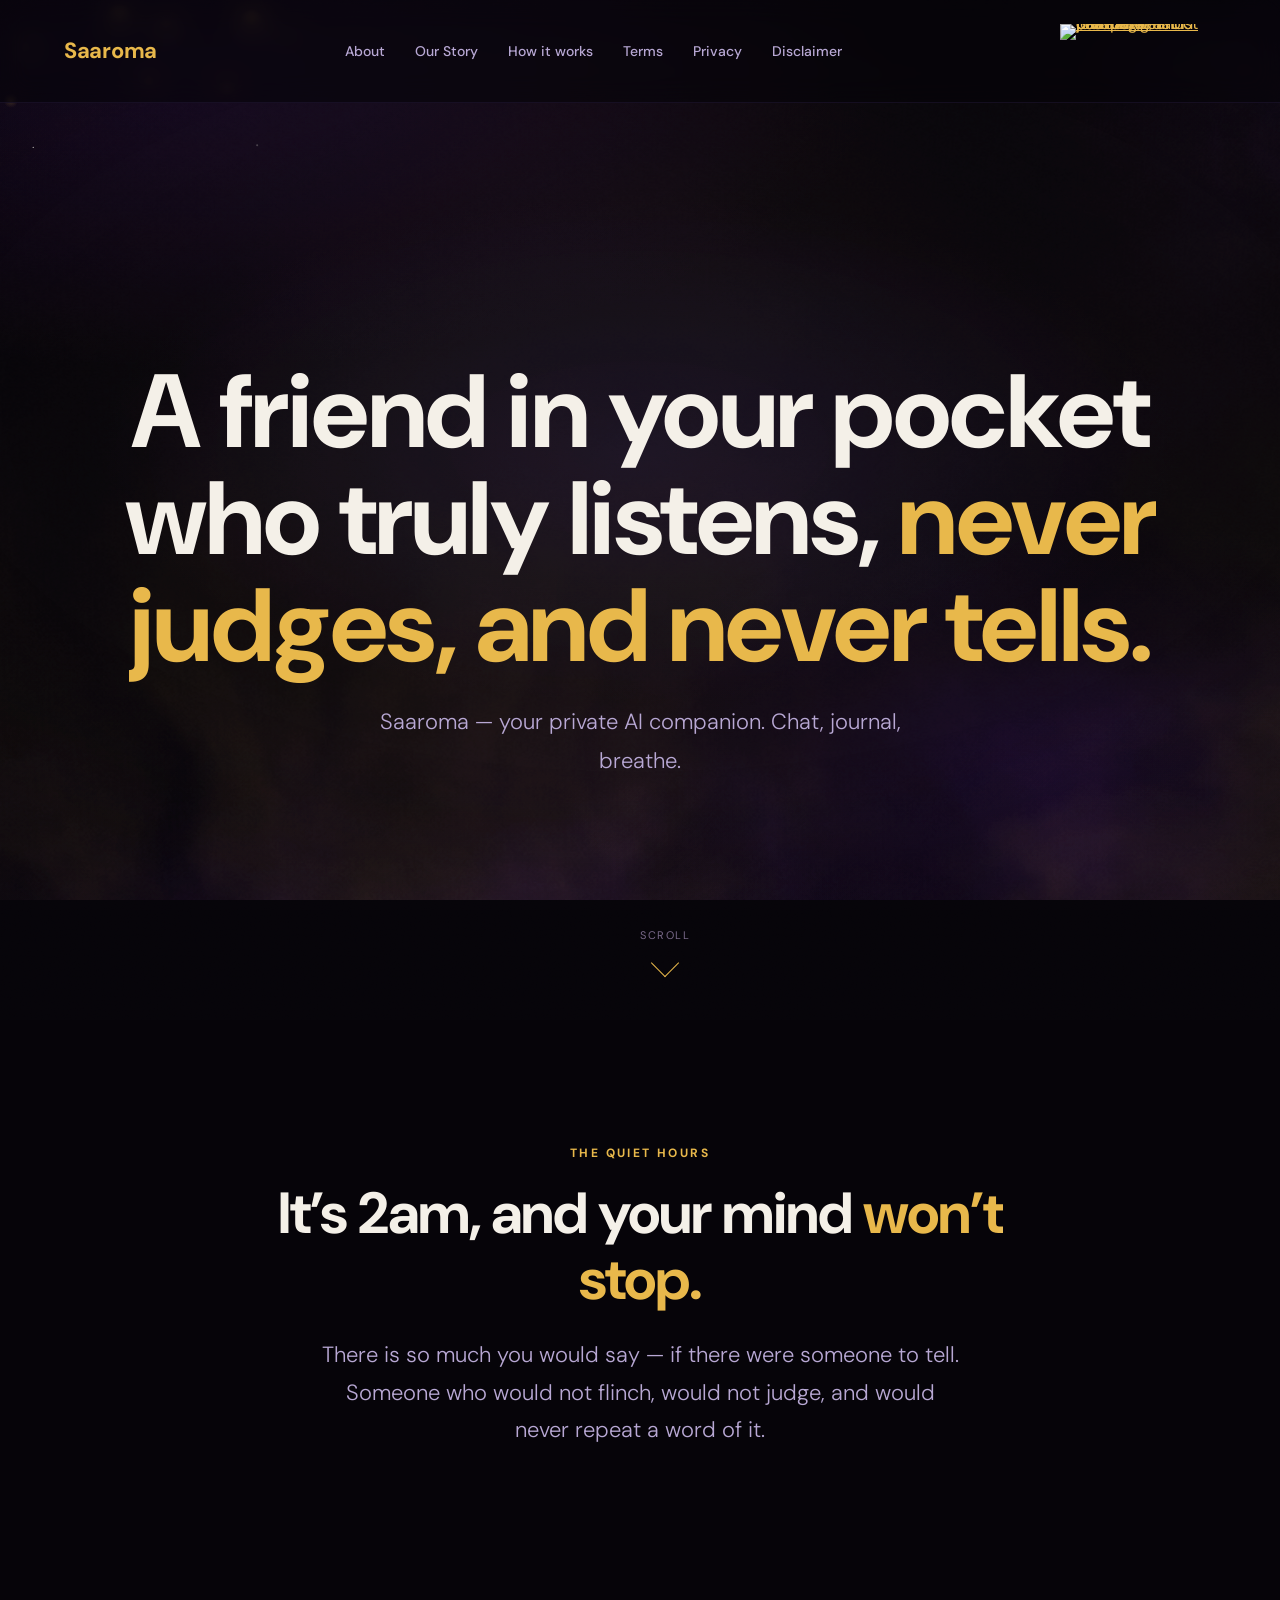
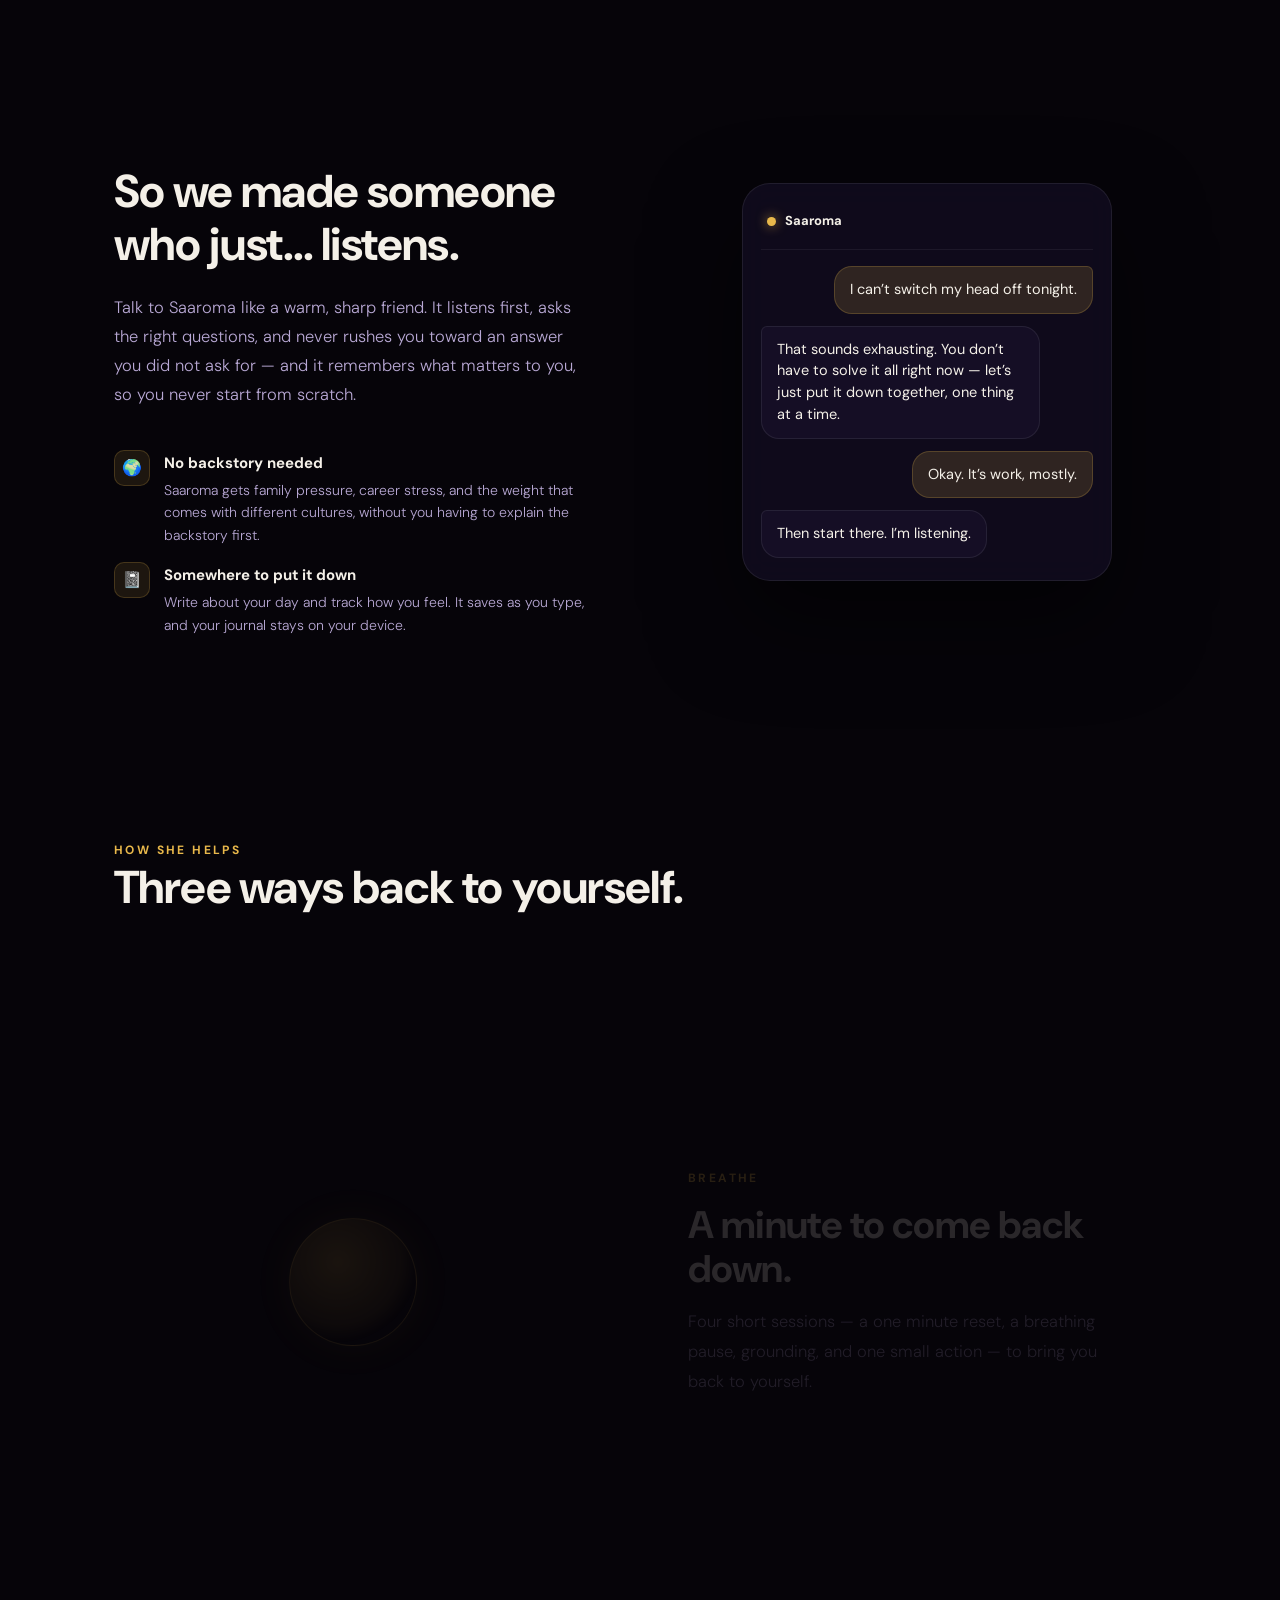
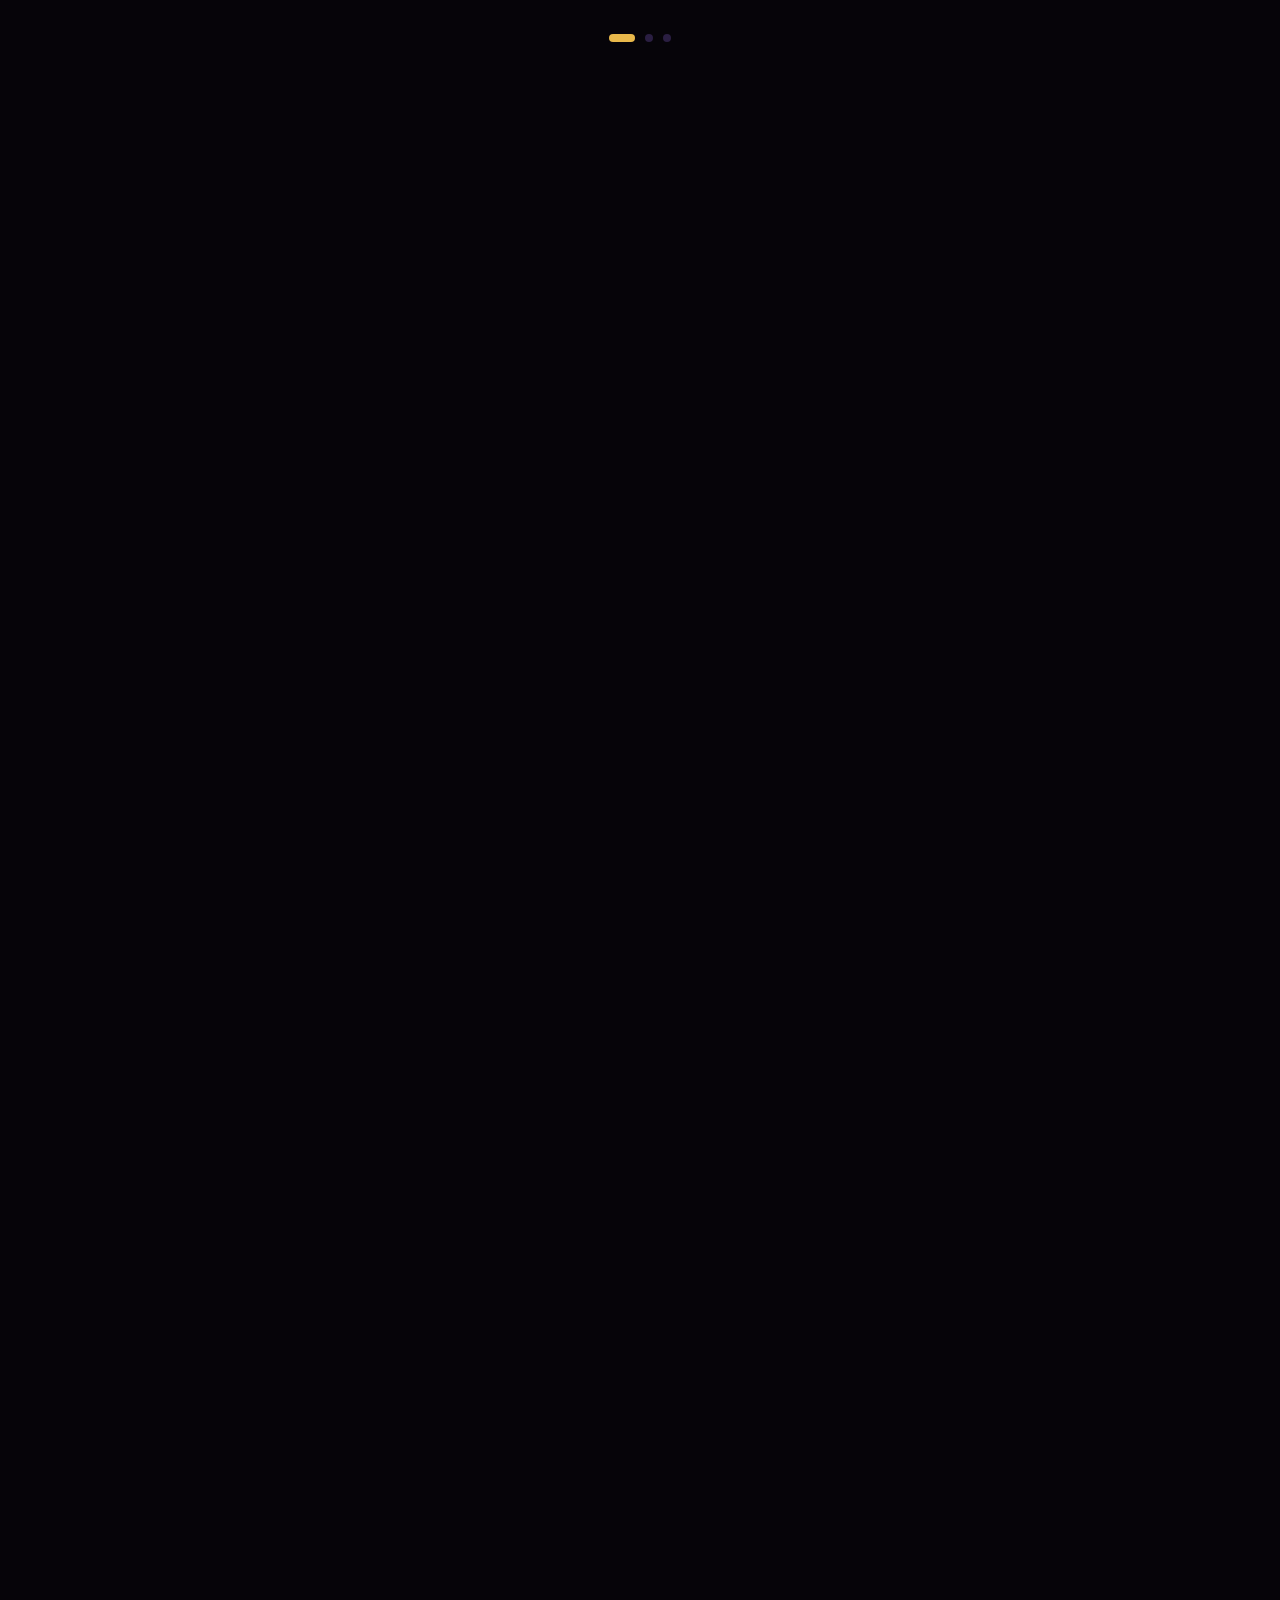
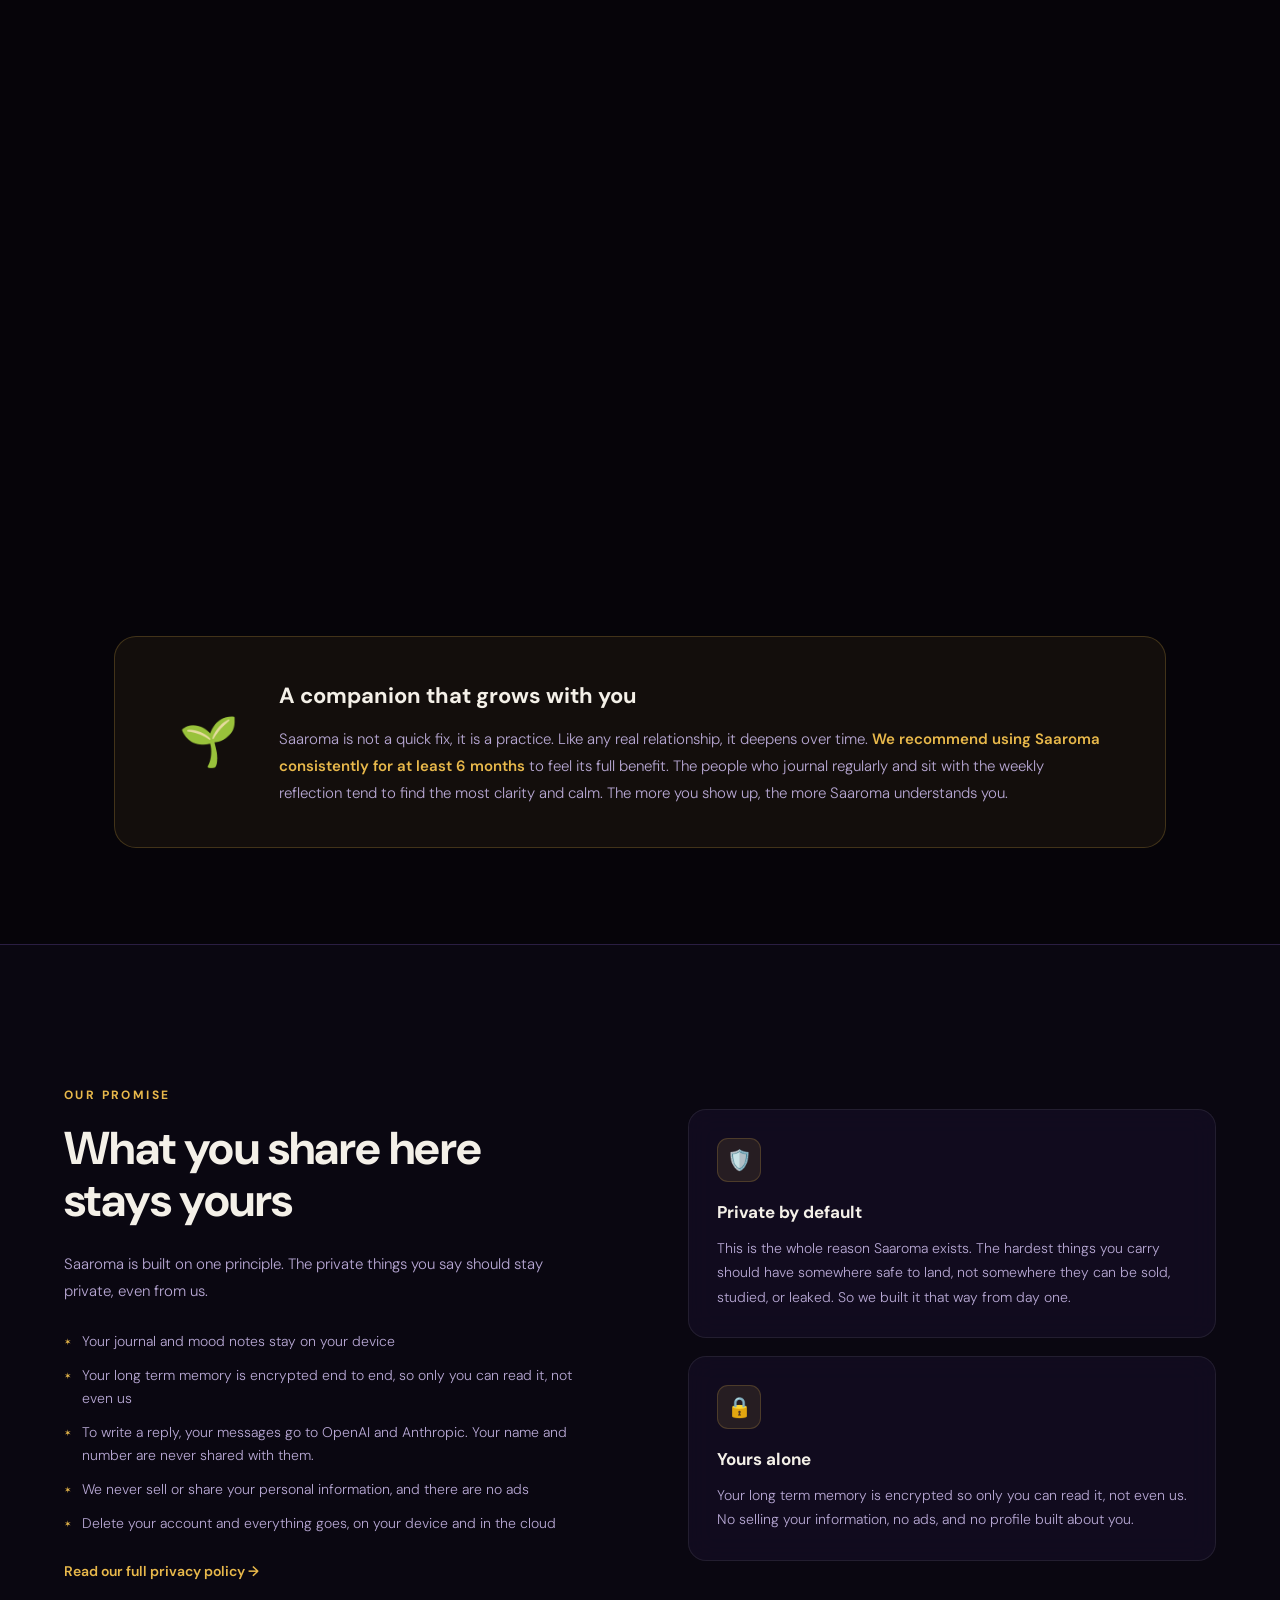
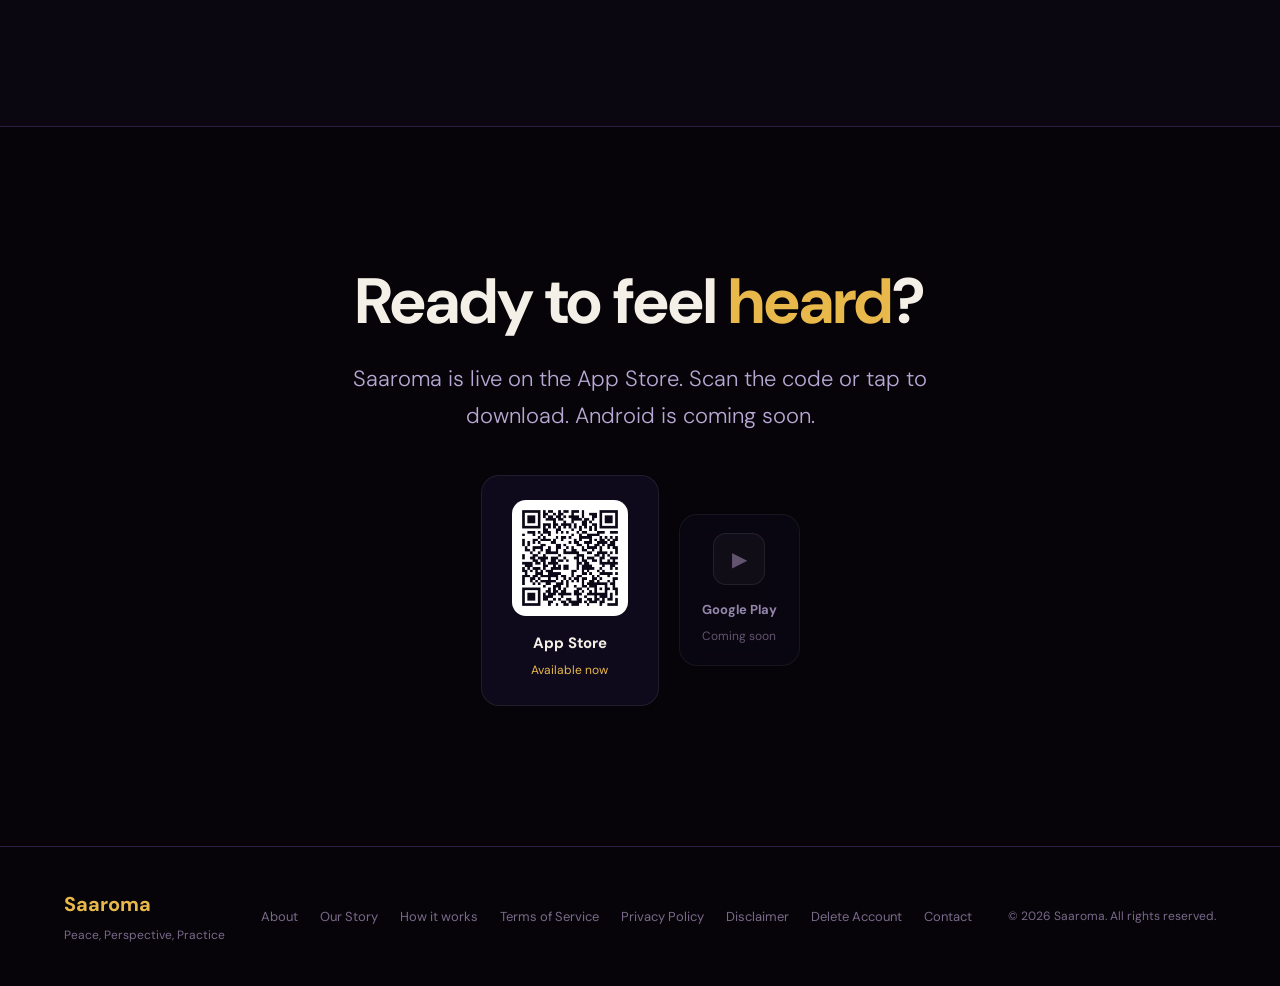
==== commit 3dfbf029: "Header: add the BetaList featured badge, top right on all 8 pages The badge is 156x54. The header's " ====
--- a/index.html
+++ b/index.html
@@ -8,7 +8,7 @@
 <link rel="preconnect" href="https://fonts.googleapis.com">
 <link rel="preconnect" href="https://fonts.gstatic.com" crossorigin>
 <link href="https://fonts.googleapis.com/css2?family=DM+Sans:opsz,wght@9..40,300;9..40,400;9..40,500;9..40,600;9..40,700&display=swap" rel="stylesheet">
-<link rel="stylesheet" href="saaroma.css?v=2">
+<link rel="stylesheet" href="saaroma.css?v=3">
 <style>
 /* ---- homepage-only ---- */
 .hero { min-height: 100svh; display: flex; flex-direction: column; align-items: center; justify-content: center; text-align: center; padding: var(--s6) var(--edge) var(--s5); position: relative; }
@@ -170,6 +170,9 @@
       <li><a href="privacy.html">Privacy</a></li>
       <li><a href="disclaimer.html">Disclaimer</a></li>
     </ul>
+    <a class="nav-badge" target="_blank" rel="noopener" href="https://betalist.com/startups/saaroma?utm_campaign=badge-saaroma&utm_medium=badge&utm_source=badge-featured">
+      <img loading="lazy" alt="Saaroma - Find calm with a private AI companion for chatting, journaling, and breath | BetaList" width="156" height="54" style="width: 156px; height: 54px" src="https://betalist.com/badges/featured?id=183509&theme=dark">
+    </a>
   </nav>
 
   <!-- BEAT 1 : HERO -->
--- a/saaroma.css
+++ b/saaroma.css
@@ -51,6 +51,14 @@
 .nav-links a::after { content: ''; position: absolute; left: 0; bottom: 0; width: 100%; height: 1.5px; background: var(--gold); transform: scaleX(0); transform-origin: left; transition: transform .35s var(--ease); }
 .nav-links a:hover, .nav-links a.active { color: var(--gold); }
 .nav-links a:hover::after, .nav-links a.active::after { transform: scaleX(1); }
+
+/* BetaList featured badge — sits top right of the header, aligned with the nav.
+   display:flex + line-height:0 removes the inline line-box descender slack, so
+   the anchor is exactly the badge's 54px and the header grows by the minimum
+   15.5px rather than 24.4px. margin-left:auto groups it with .nav-links on the
+   right without altering the existing logo/links rules. */
+.nav-badge { display: flex; line-height: 0; flex: 0 0 auto; margin-left: 30px; }
+.nav-badge img { display: block; }
 
 /* reveal on scroll */
 [data-reveal] { opacity: 0; transform: translateY(30px); transition: opacity .9s var(--ease), transform .9s var(--ease); }
@@ -125,6 +133,7 @@
 @media (max-width: 900px) { .do-dont { grid-template-columns: 1fr; } }
 @media (max-width: 768px) {
   .nav-links { display: none; }
+  .nav-badge { margin-left: auto; }
   footer { flex-direction: column; text-align: center; }
 }
 
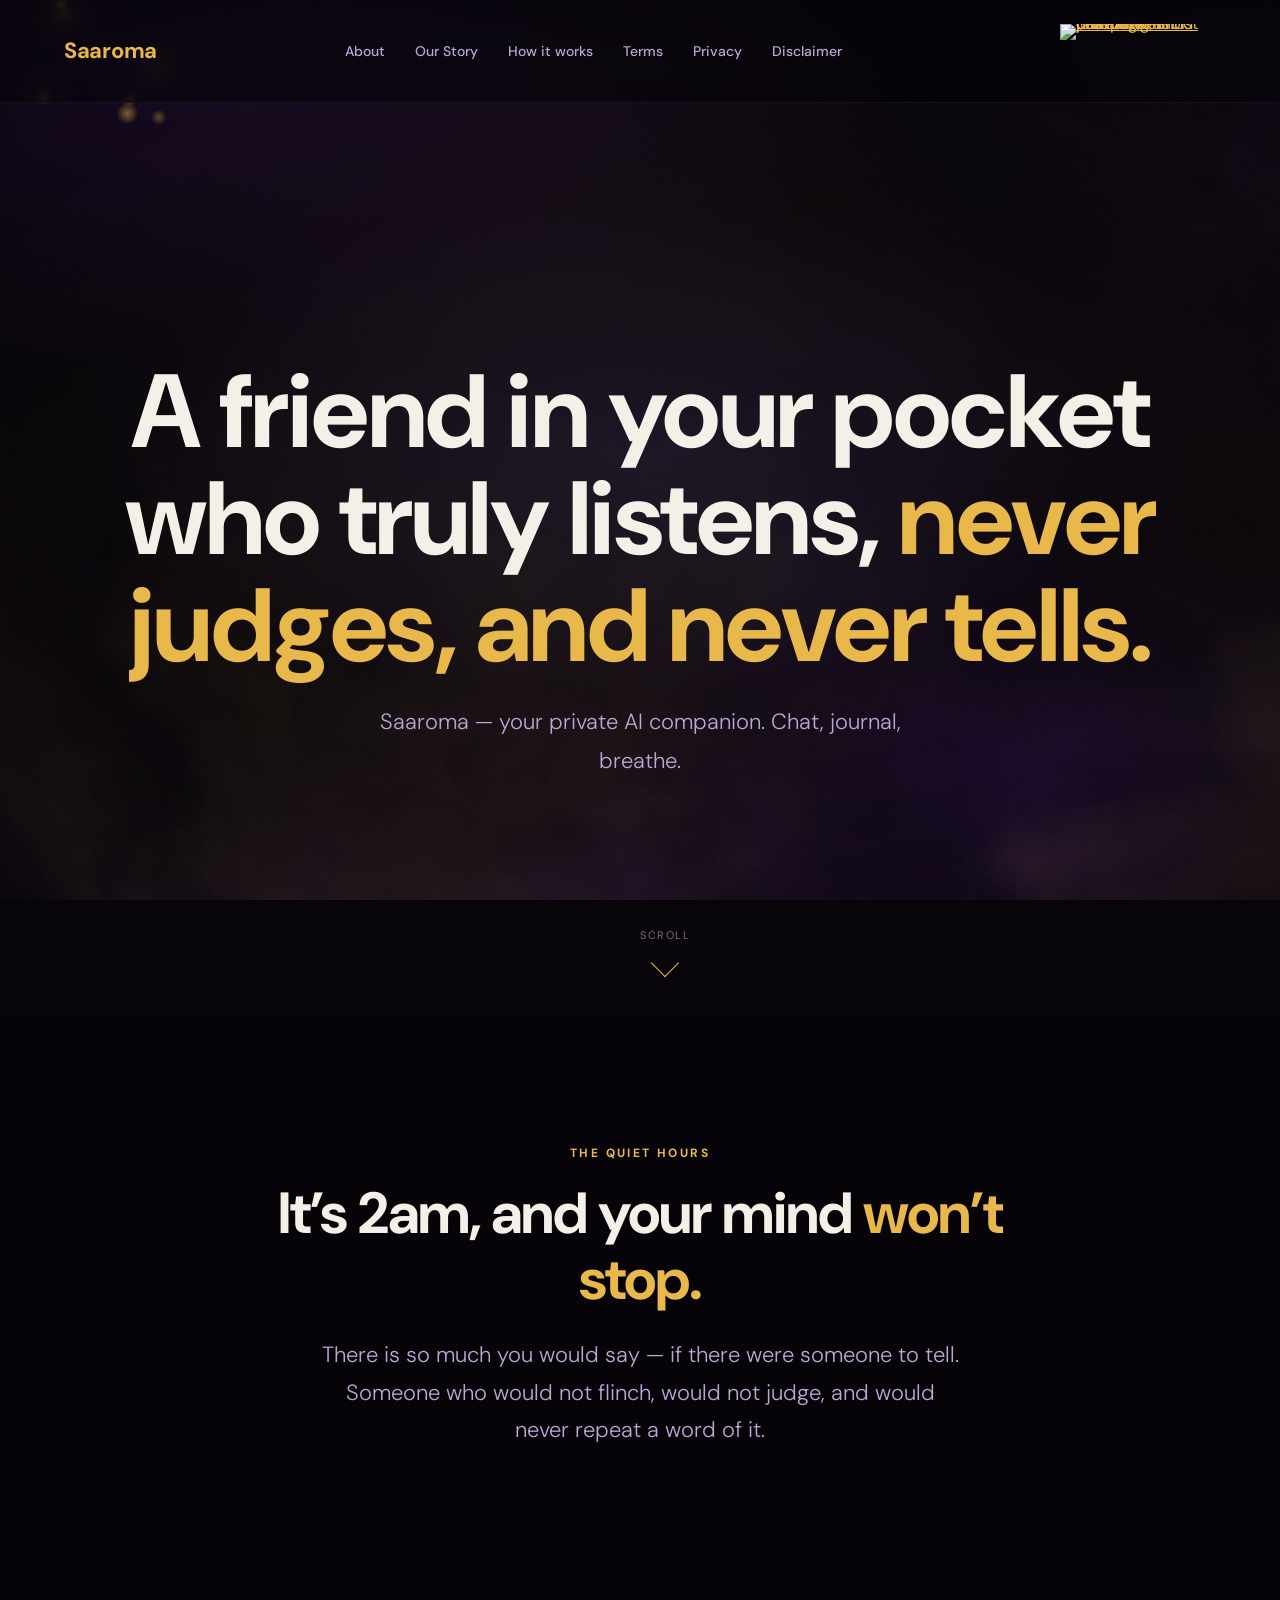
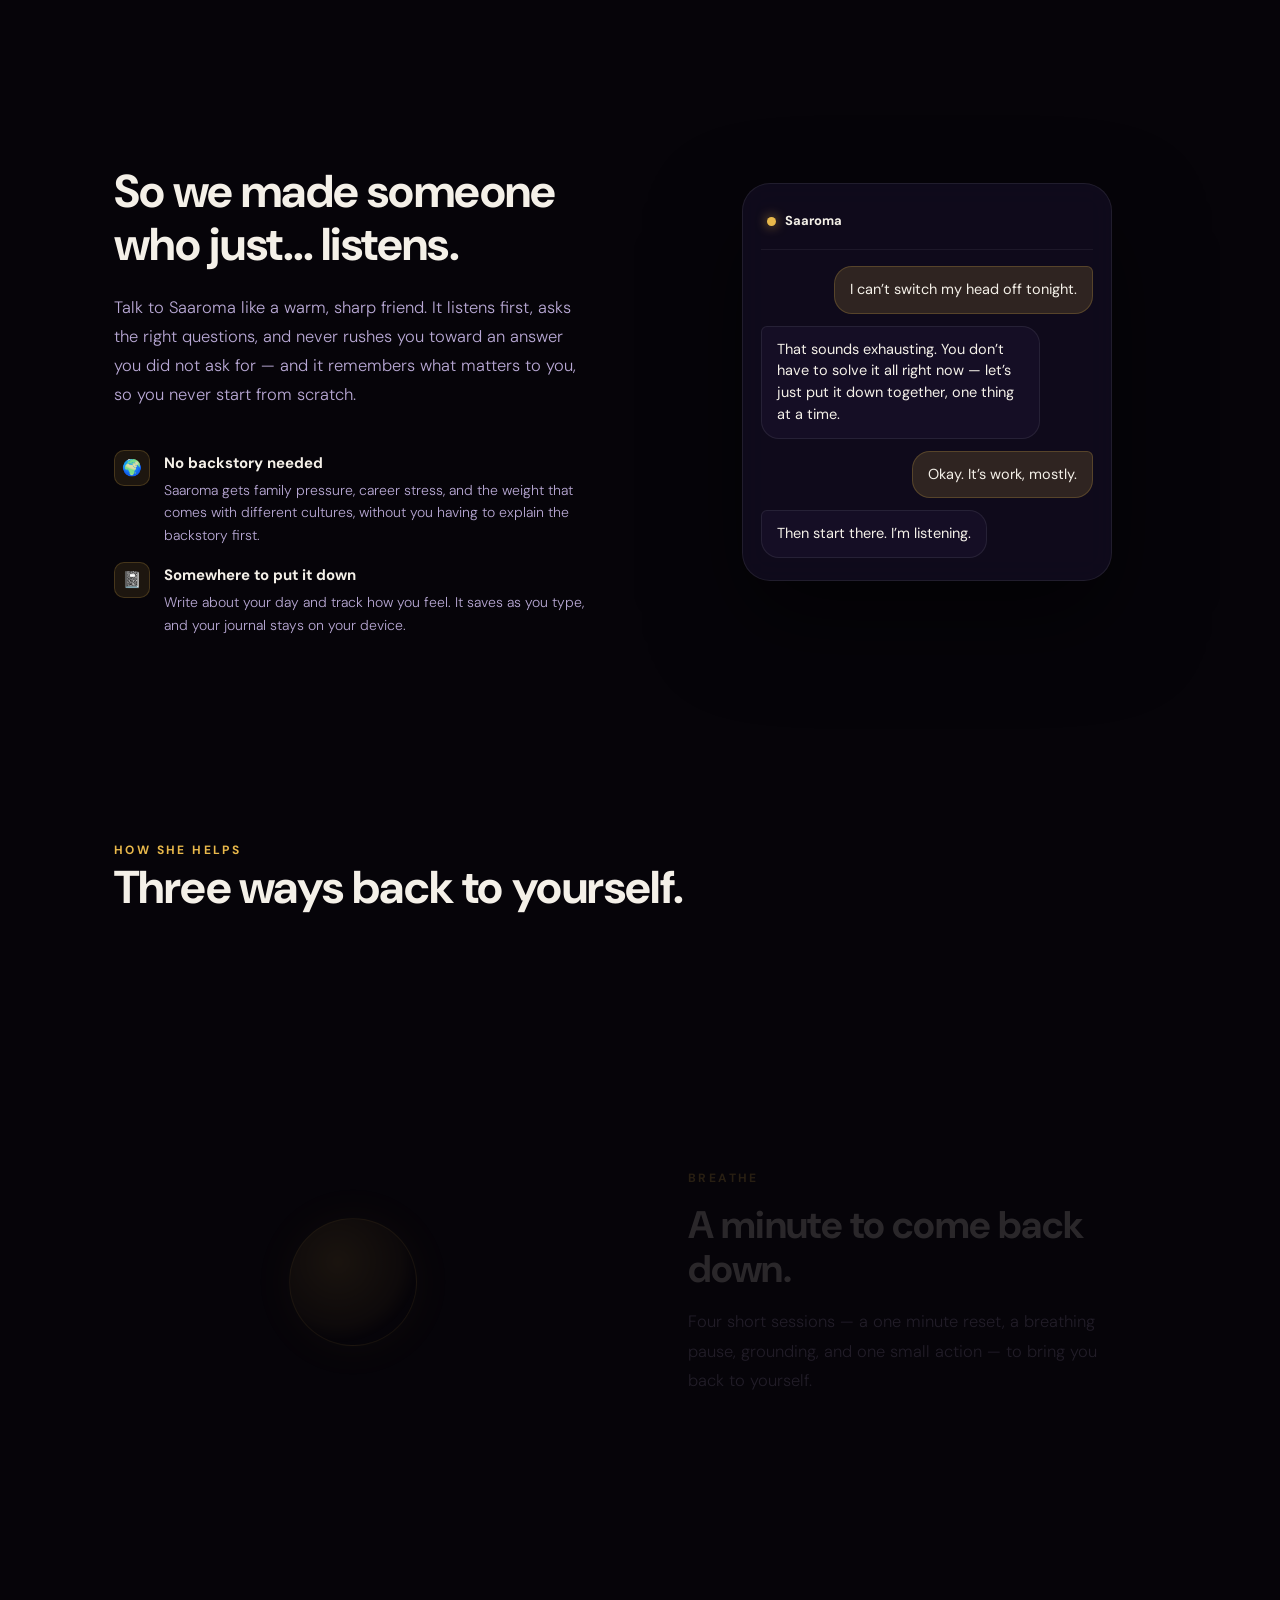
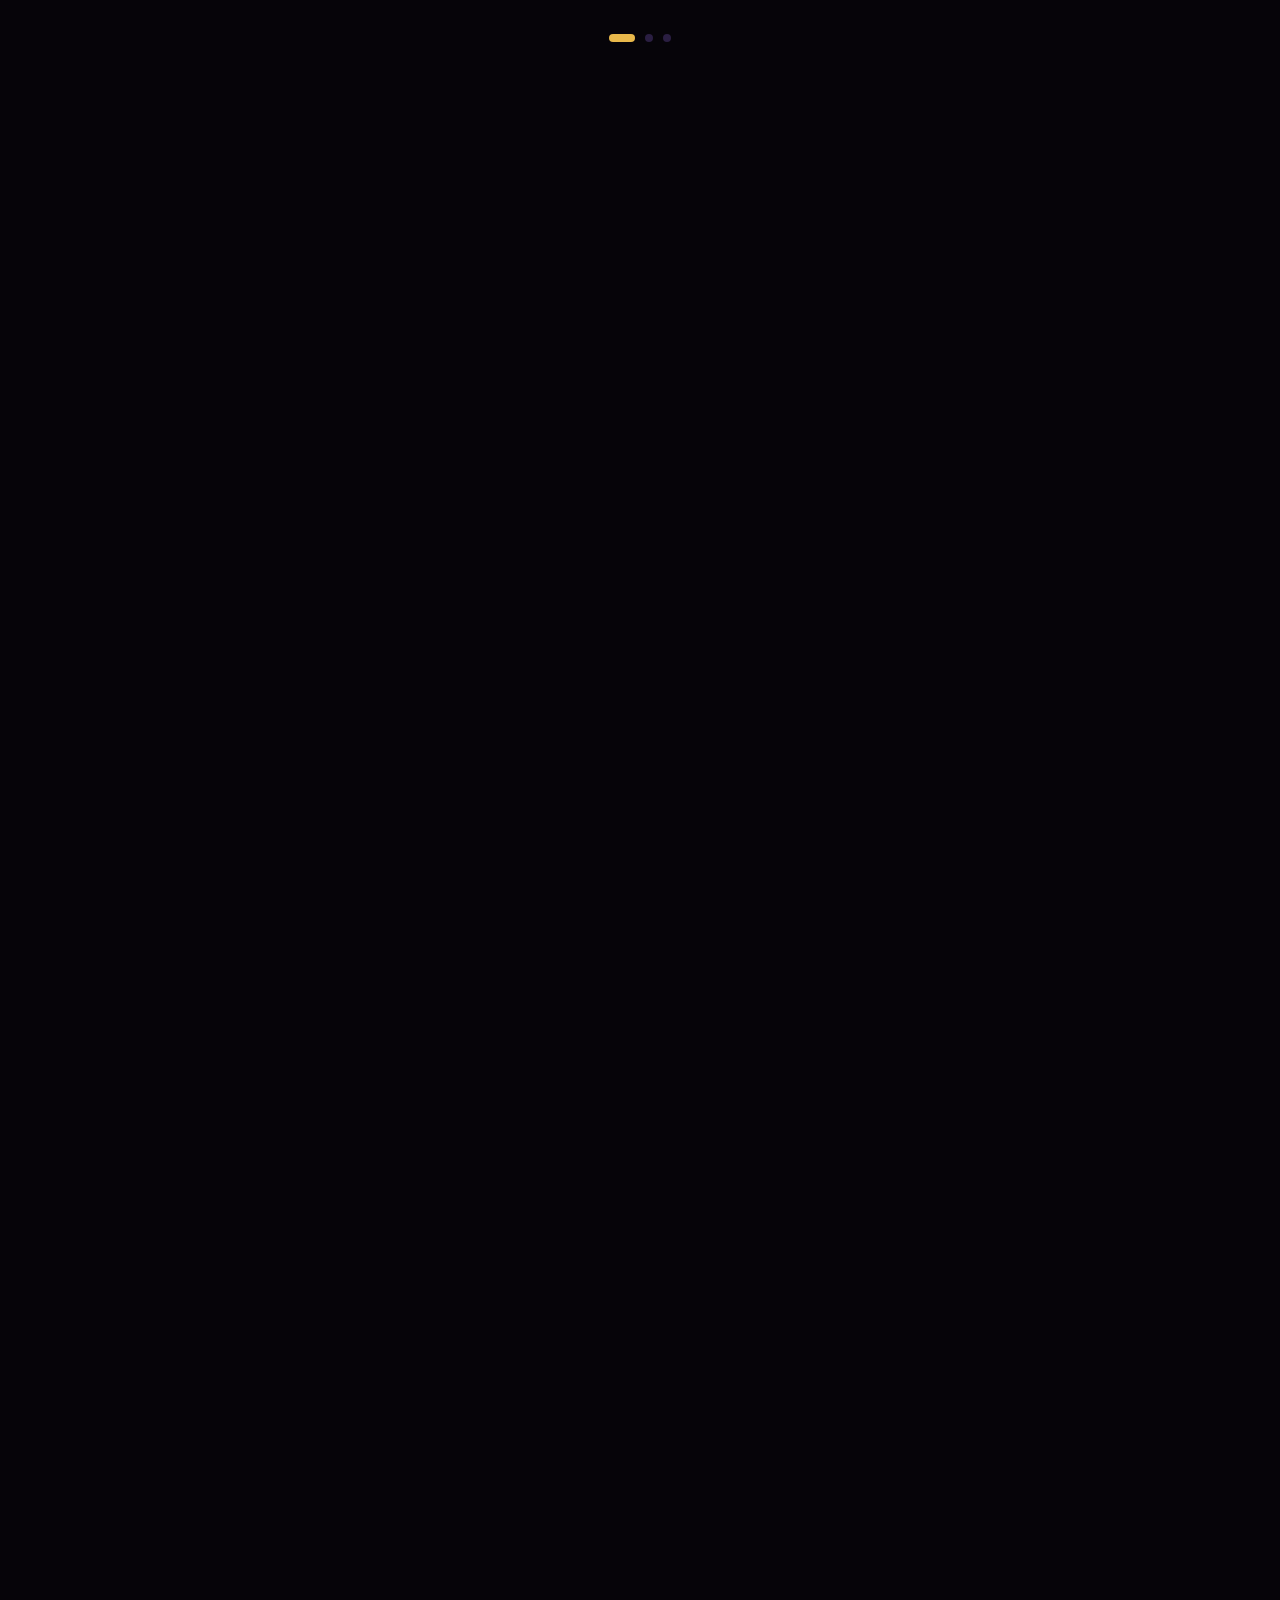
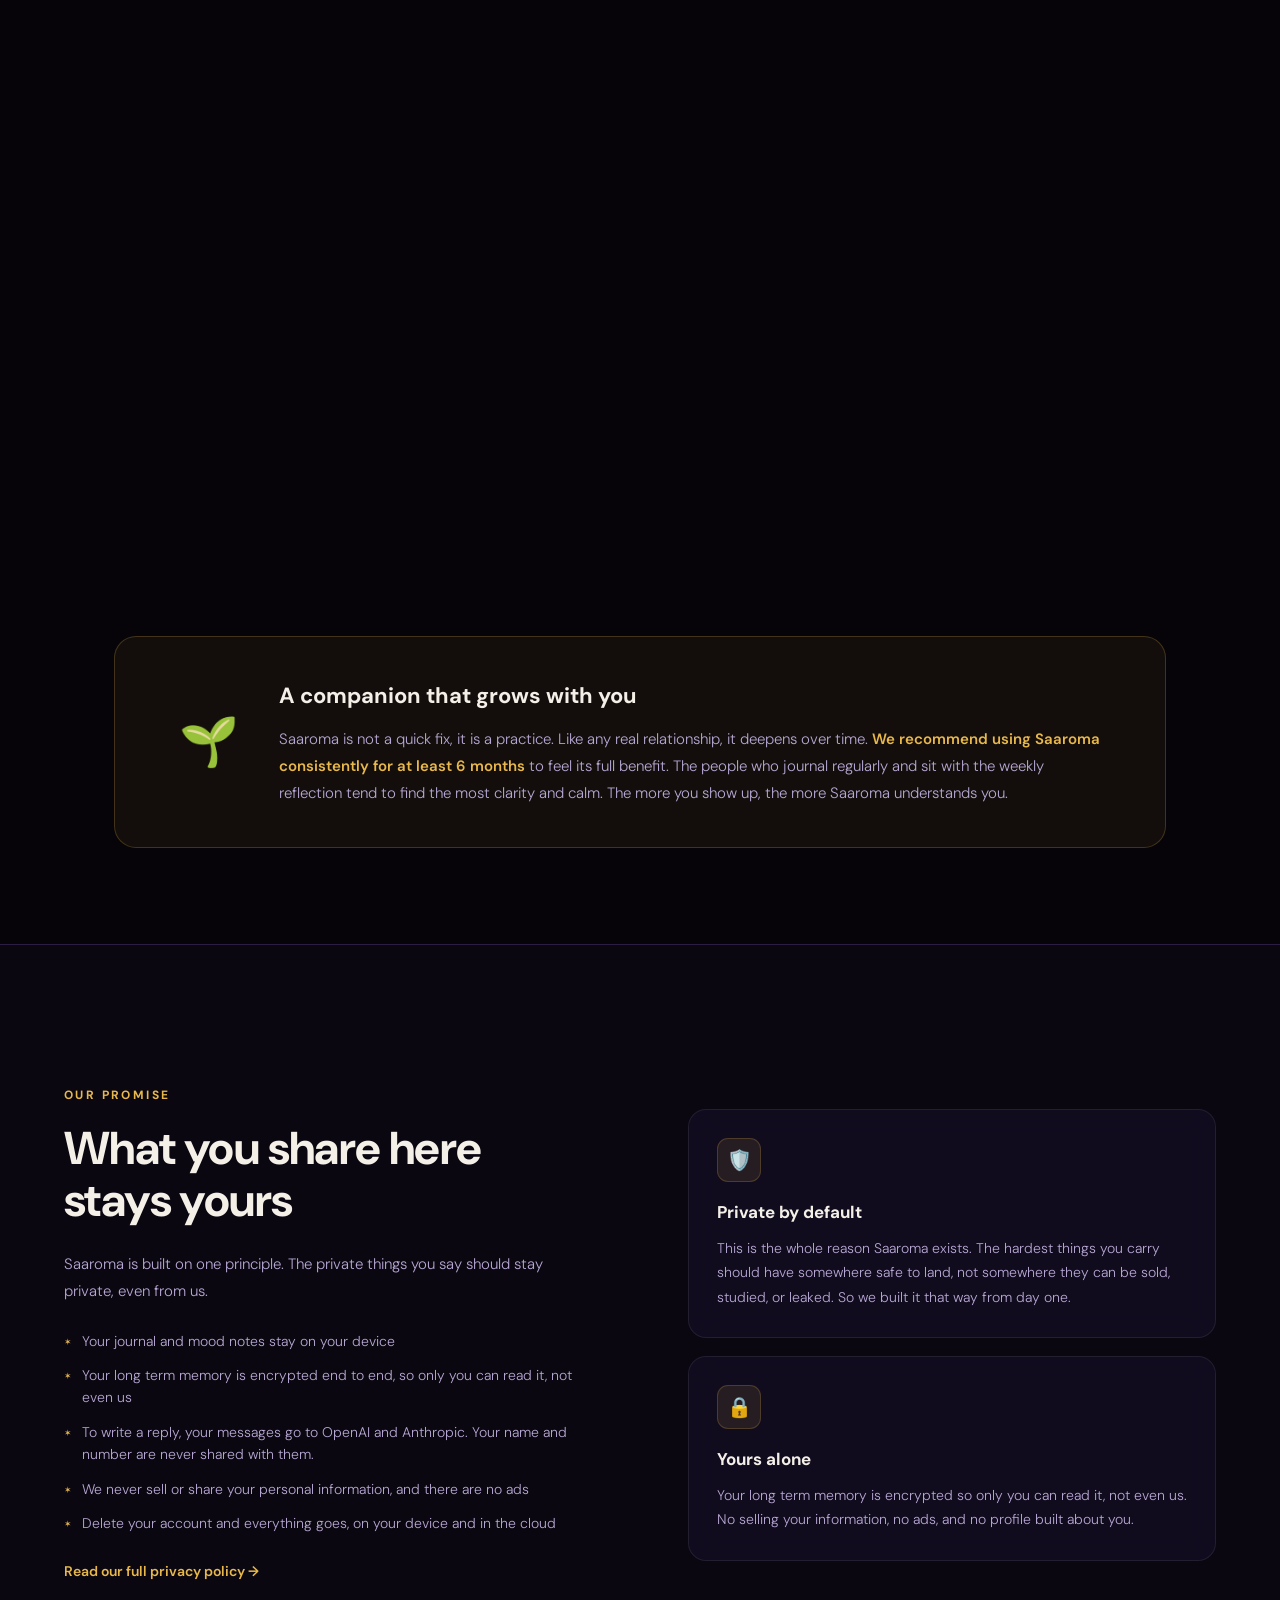
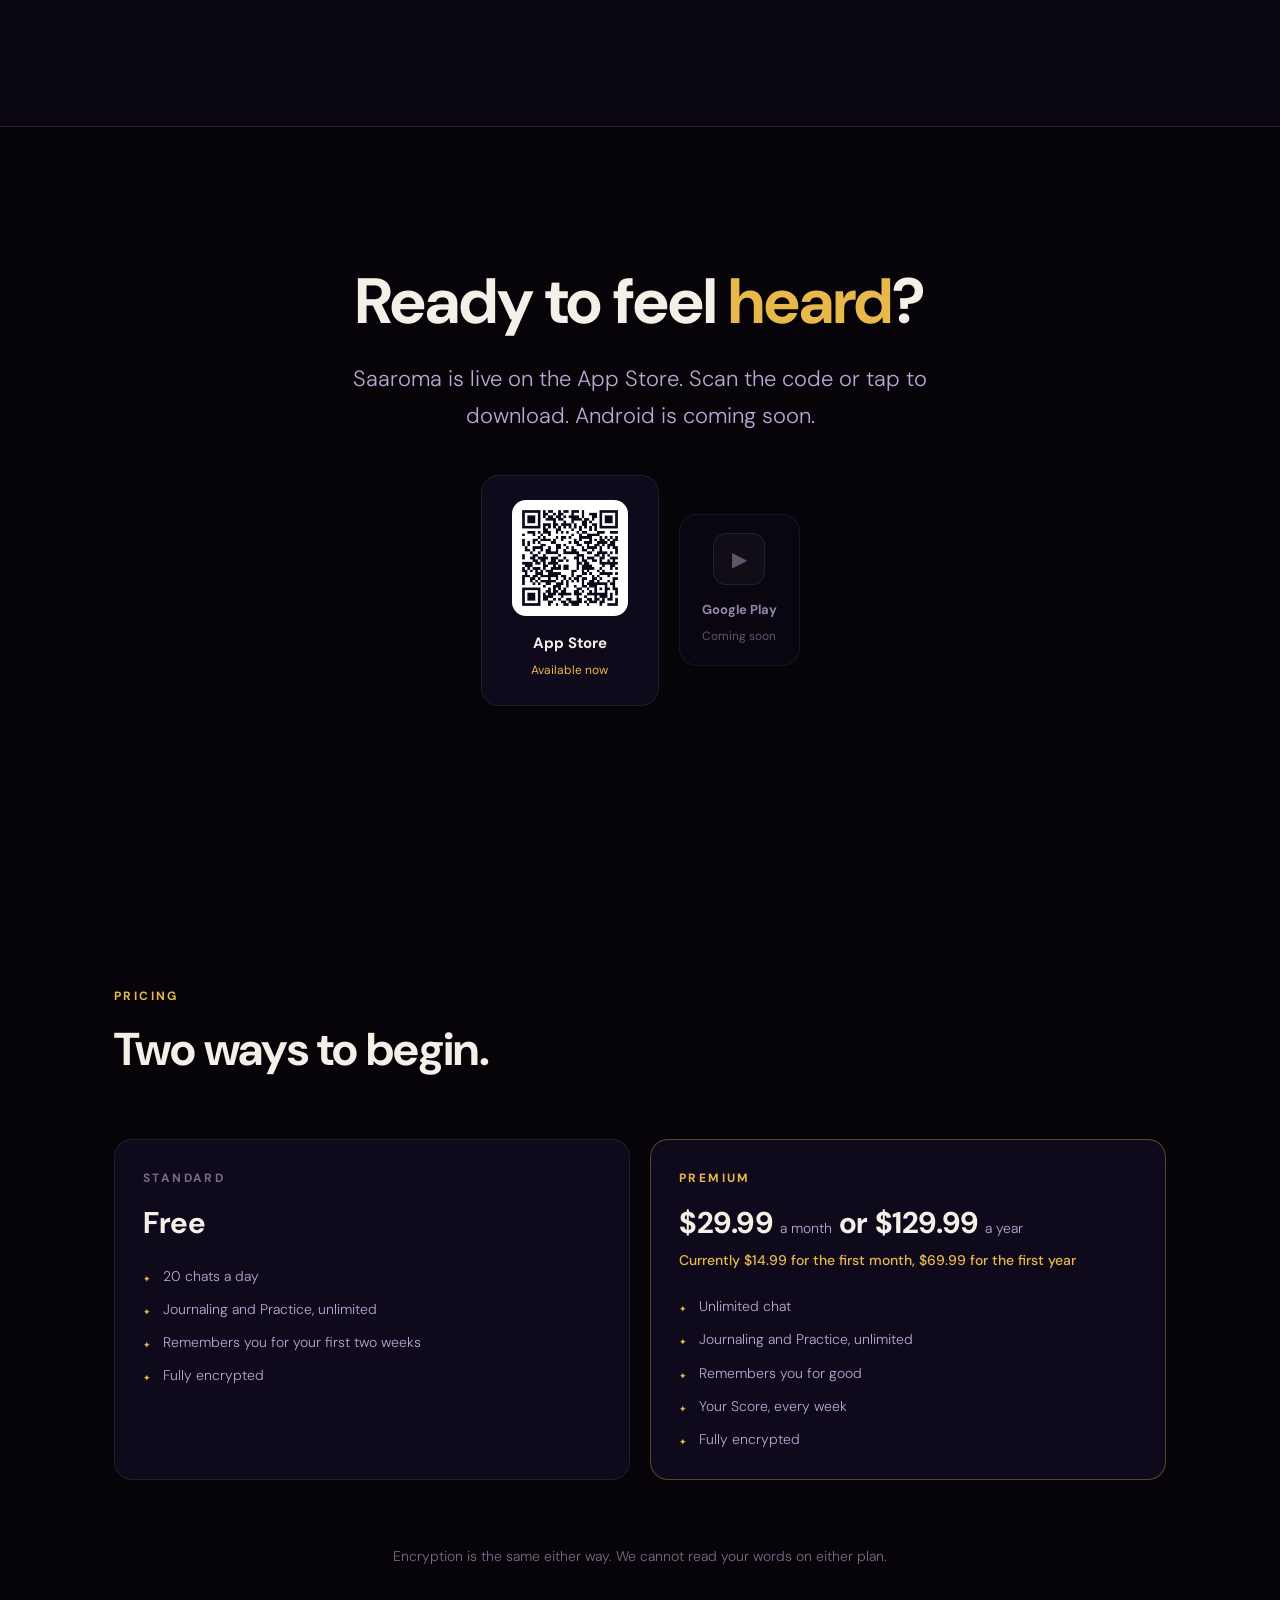
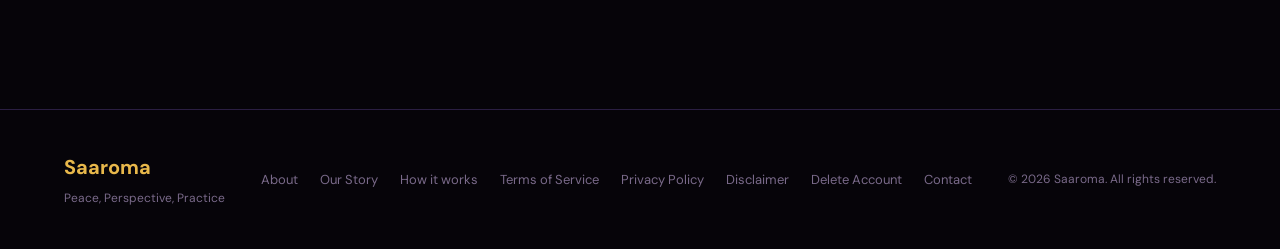
==== commit 85b4ed09: "Pricing: $29.99/$129.99 with intro offers, cache bump v4, terms dash fix Cache bump is v4, not v3: t" ====
--- a/index.html
+++ b/index.html
@@ -8,7 +8,7 @@
 <link rel="preconnect" href="https://fonts.googleapis.com">
 <link rel="preconnect" href="https://fonts.gstatic.com" crossorigin>
 <link href="https://fonts.googleapis.com/css2?family=DM+Sans:opsz,wght@9..40,300;9..40,400;9..40,500;9..40,600;9..40,700&display=swap" rel="stylesheet">
-<link rel="stylesheet" href="saaroma.css?v=3">
+<link rel="stylesheet" href="saaroma.css?v=4">
 <style>
 /* ---- homepage-only ---- */
 .hero { min-height: 100svh; display: flex; flex-direction: column; align-items: center; justify-content: center; text-align: center; padding: var(--s6) var(--edge) var(--s5); position: relative; }
@@ -152,7 +152,7 @@
   .pin-wrap { height: auto !important; } .pin-stage { position: static !important; height: auto !important; }
   .chapter { position: static !important; opacity: 1 !important; padding: 40px var(--edge); } .pin-rail { display: none !important; }
 </style></noscript>
-<link rel="stylesheet" href="saaroma-fx.css?v=1">
+<link rel="stylesheet" href="saaroma-fx.css?v=4">
 </head>
 <body>
 <div id="veil"></div>
@@ -329,6 +329,37 @@
     </div>
   </section>
 
+  <!-- PRICING -->
+  <section class="section pricing" id="pricing">
+    <div class="eyebrow" data-reveal>Pricing</div>
+    <h2 data-reveal>Two ways to begin.</h2>
+    <div class="price-grid">
+      <div class="glass price-card" data-reveal>
+        <div class="price-name">Standard</div>
+        <div class="price-amount">Free</div>
+        <ul class="price-list">
+          <li>20 chats a day</li>
+          <li>Journaling and Practice, unlimited</li>
+          <li>Remembers you for your first two weeks</li>
+          <li>Fully encrypted</li>
+        </ul>
+      </div>
+      <div class="glass price-card price-featured" data-reveal>
+        <div class="price-name">Premium</div>
+        <div class="price-amount">$29.99 <small>a month</small> or $129.99 <small>a year</small></div>
+        <div class="price-offer">Currently $14.99 for the first month, $69.99 for the first year</div>
+        <ul class="price-list">
+          <li>Unlimited chat</li>
+          <li>Journaling and Practice, unlimited</li>
+          <li>Remembers you for good</li>
+          <li>Your Score, every week</li>
+          <li>Fully encrypted</li>
+        </ul>
+      </div>
+    </div>
+    <p class="price-note" data-reveal>Encryption is the same either way. We cannot read your words on either plan.</p>
+  </section>
+
   <footer>
     <div><div class="footer-logo">Saaroma</div><div class="footer-tag">Peace, Perspective, Practice</div></div>
     <ul class="footer-links">
@@ -345,7 +376,7 @@
   </footer>
 </div>
 
-<script src="saaroma.js?v=2" defer></script>
+<script src="saaroma.js?v=4" defer></script>
 <script>
 (function () {
   'use strict';
@@ -438,6 +469,6 @@
   }
 })();
 </script>
-<script src="saaroma-fx.js?v=1" defer></script>
+<script src="saaroma-fx.js?v=4" defer></script>
 </body>
 </html>
--- a/saaroma.css
+++ b/saaroma.css
@@ -121,6 +121,29 @@
 .closing { font-size: 16px; font-weight: 300; color: var(--text-sec); line-height: 1.9; text-align: center; max-width: 640px; margin: 0 auto; }
 .closing strong { color: var(--text-primary); font-weight: 600; }
 
+/* pricing */
+.pricing h2 { font-size: var(--fs-h2); font-weight: 700; line-height: var(--lh-head); letter-spacing: -.6px; margin-top: var(--s2); }
+.price-grid { display: grid; grid-template-columns: repeat(2, minmax(0, 1fr)); gap: 20px; margin-top: var(--s5); }
+.price-card { min-width: 0; display: flex; flex-direction: column; }
+.price-featured { border-color: rgba(232,184,75,.35); }
+.price-name { font-size: var(--fs-eyebrow); font-weight: 700; letter-spacing: 2.4px; text-transform: uppercase; color: var(--text-muted); }
+.price-featured .price-name { color: var(--gold); }
+.price-amount { font-size: clamp(20px, 2.6vw, 30px); font-weight: 700; letter-spacing: -.4px; line-height: 1.2; margin-top: var(--s2); }
+.price-amount small { font-size: var(--fs-small); font-weight: 300; color: var(--text-sec); letter-spacing: 0; }
+.price-offer { font-size: var(--fs-small); font-weight: 500; color: var(--gold); line-height: 1.6; margin-top: var(--s1); }
+.price-list { list-style: none; display: flex; flex-direction: column; gap: 10px; margin-top: var(--s3); }
+.price-list li { position: relative; padding-left: 20px; font-size: var(--fs-small); font-weight: 300; color: var(--text-sec); line-height: 1.65; }
+.price-list li::before { content: '\2726'; color: var(--gold); font-size: 9px; position: absolute; left: 0; top: 7px; }
+.price-note { max-width: 640px; margin: var(--s5) auto 0; text-align: center; font-size: var(--fs-small); font-weight: 300; color: var(--text-muted); line-height: 1.8; }
+@media (max-width: 560px) {
+  .price-grid { gap: 12px; margin-top: var(--s4); }
+  .price-card.glass { padding: 18px 14px; border-radius: 14px; }
+  .price-amount { font-size: 19px; }
+  .price-amount small { font-size: 12px; display: block; }
+  .price-offer, .price-list li { font-size: 12.5px; }
+  .price-list { gap: 8px; margin-top: var(--s2); }
+}
+
 /* footer */
 footer { padding: var(--s4) var(--edge); border-top: 1px solid var(--border); display: flex; align-items: center; justify-content: space-between; flex-wrap: wrap; gap: 20px; }
 .footer-logo { font-size: 20px; font-weight: 700; color: var(--gold); }
--- a/saaroma-fx.css
+++ b/saaroma-fx.css
@@ -159,3 +159,98 @@
 
 /* keep decorative layers under content */
 .content { position: relative; z-index: 3; }
+
+/* ============================================================
+   SAAROMA FX v2 — bespoke cursor + calm scroll choreography
+   ============================================================ */
+
+/* --- bespoke cursor ---------------------------------------- */
+html.fx-cursor-on,
+html.fx-cursor-on * { cursor: none !important; }
+
+#fx-cur, #fx-cur-ring, #fx-cur-trail {
+  position: fixed; top: 0; left: 0; z-index: 9999; pointer-events: none;
+  border-radius: 999px; opacity: 0; transition: opacity .5s ease;
+  will-change: transform;
+}
+html.fx-cursor-live #fx-cur,
+html.fx-cursor-live #fx-cur-ring,
+html.fx-cursor-live #fx-cur-trail { opacity: 1; }
+
+#fx-cur {
+  width: 7px; height: 7px; margin: -3.5px 0 0 -3.5px;
+  background: #f6dfa0;
+  box-shadow: 0 0 12px rgba(232,184,75,.9), 0 0 32px rgba(232,184,75,.45);
+  transition: opacity .5s ease, width .35s cubic-bezier(.22,.7,.24,1), height .35s cubic-bezier(.22,.7,.24,1), margin .35s cubic-bezier(.22,.7,.24,1);
+}
+#fx-cur-ring {
+  width: 38px; height: 38px; margin: -19px 0 0 -19px;
+  border: 1px solid rgba(232,184,75,.55);
+  background: radial-gradient(circle, rgba(232,184,75,.10), transparent 62%);
+  backdrop-filter: blur(1.5px);
+  transition: opacity .5s ease, width .5s cubic-bezier(.22,.7,.24,1), height .5s cubic-bezier(.22,.7,.24,1),
+              margin .5s cubic-bezier(.22,.7,.24,1), border-color .5s ease, background .5s ease;
+}
+#fx-cur-trail {
+  width: 120px; height: 120px; margin: -60px 0 0 -60px;
+  background: radial-gradient(circle, rgba(123,47,190,.20), rgba(232,184,75,.07) 45%, transparent 70%);
+  filter: blur(6px);
+}
+/* hover states */
+html.fx-cur-link #fx-cur-ring {
+  width: 68px; height: 68px; margin: -34px 0 0 -34px;
+  border-color: rgba(246,223,160,.85);
+  background: radial-gradient(circle, rgba(232,184,75,.16), transparent 66%);
+}
+html.fx-cur-link #fx-cur { width: 4px; height: 4px; margin: -2px 0 0 -2px; }
+html.fx-cur-text #fx-cur-ring {
+  width: 14px; height: 46px; margin: -23px 0 0 -7px; border-radius: 8px;
+  border-color: rgba(232,184,75,.5);
+}
+html.fx-cur-down #fx-cur-ring { width: 26px; height: 26px; margin: -13px 0 0 -13px; }
+@media (hover: none), (pointer: coarse) {
+  html.fx-cursor-on, html.fx-cursor-on * { cursor: auto !important; }
+  #fx-cur, #fx-cur-ring, #fx-cur-trail { display: none !important; }
+}
+
+/* --- calm scroll choreography (scroll-linked, per element) -- */
+.fx-seq {
+  /* never hidden by CSS alone — JS decides what is below the fold */
+  opacity: 1;
+  will-change: transform, opacity;
+}
+.fx-seq.fx-seq-static {
+  opacity: 1; transform: none;
+  transition: opacity 1.1s cubic-bezier(.22,.7,.24,1), transform 1.1s cubic-bezier(.22,.7,.24,1);
+}
+/* soft light bloom that passes over a block as it settles */
+.fx-seq.fx-bloom::after {
+  content: ''; position: absolute; inset: 0; border-radius: inherit; pointer-events: none;
+  background: linear-gradient(100deg, transparent 35%, rgba(246,223,160,.10) 50%, transparent 65%);
+  background-size: 240% 100%; background-position: 160% 0;
+  opacity: 0;
+}
+.fx-seq.fx-bloom.fx-settled::after { animation: fxBloomPass 1.6s cubic-bezier(.22,.7,.24,1) 1 forwards; }
+@keyframes fxBloomPass {
+  0%   { opacity: 0; background-position: 160% 0; }
+  25%  { opacity: 1; }
+  100% { opacity: 0; background-position: -60% 0; }
+}
+
+/* section breathing rule — a hairline that draws itself */
+.fx-rule {
+  position: relative;
+}
+.fx-rule::before {
+  content: ''; position: absolute; left: 0; top: -22px; height: 1px; width: 100%;
+  background: linear-gradient(90deg, rgba(232,184,75,.55), rgba(123,47,190,.35), transparent);
+  transform: scaleX(0); transform-origin: 0 50%;
+  transition: transform 1.6s cubic-bezier(.22,.7,.24,1);
+}
+.fx-rule.fx-settled::before { transform: scaleX(1); }
+
+@media (prefers-reduced-motion: reduce) {
+  .fx-seq { opacity: 1 !important; transform: none !important; }
+  #fx-cur, #fx-cur-ring, #fx-cur-trail { display: none !important; }
+  html.fx-cursor-on, html.fx-cursor-on * { cursor: auto !important; }
+}
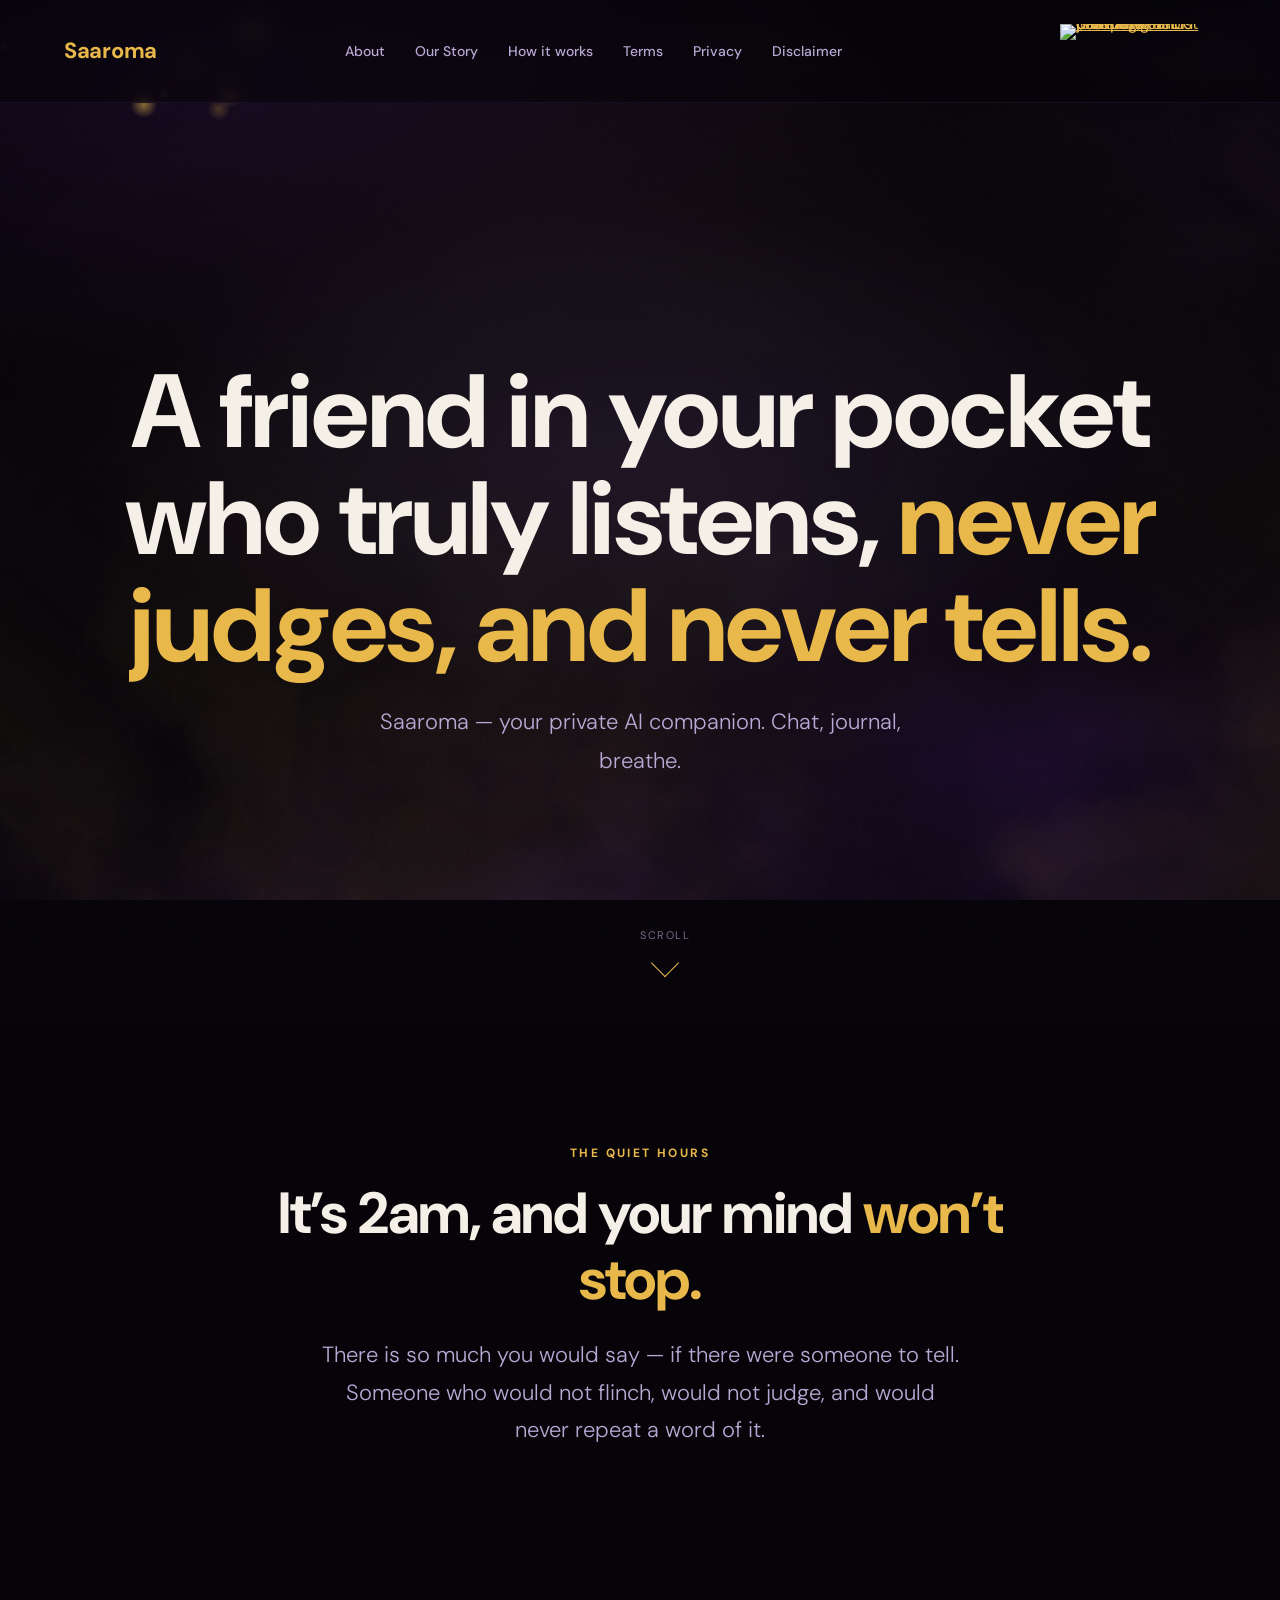
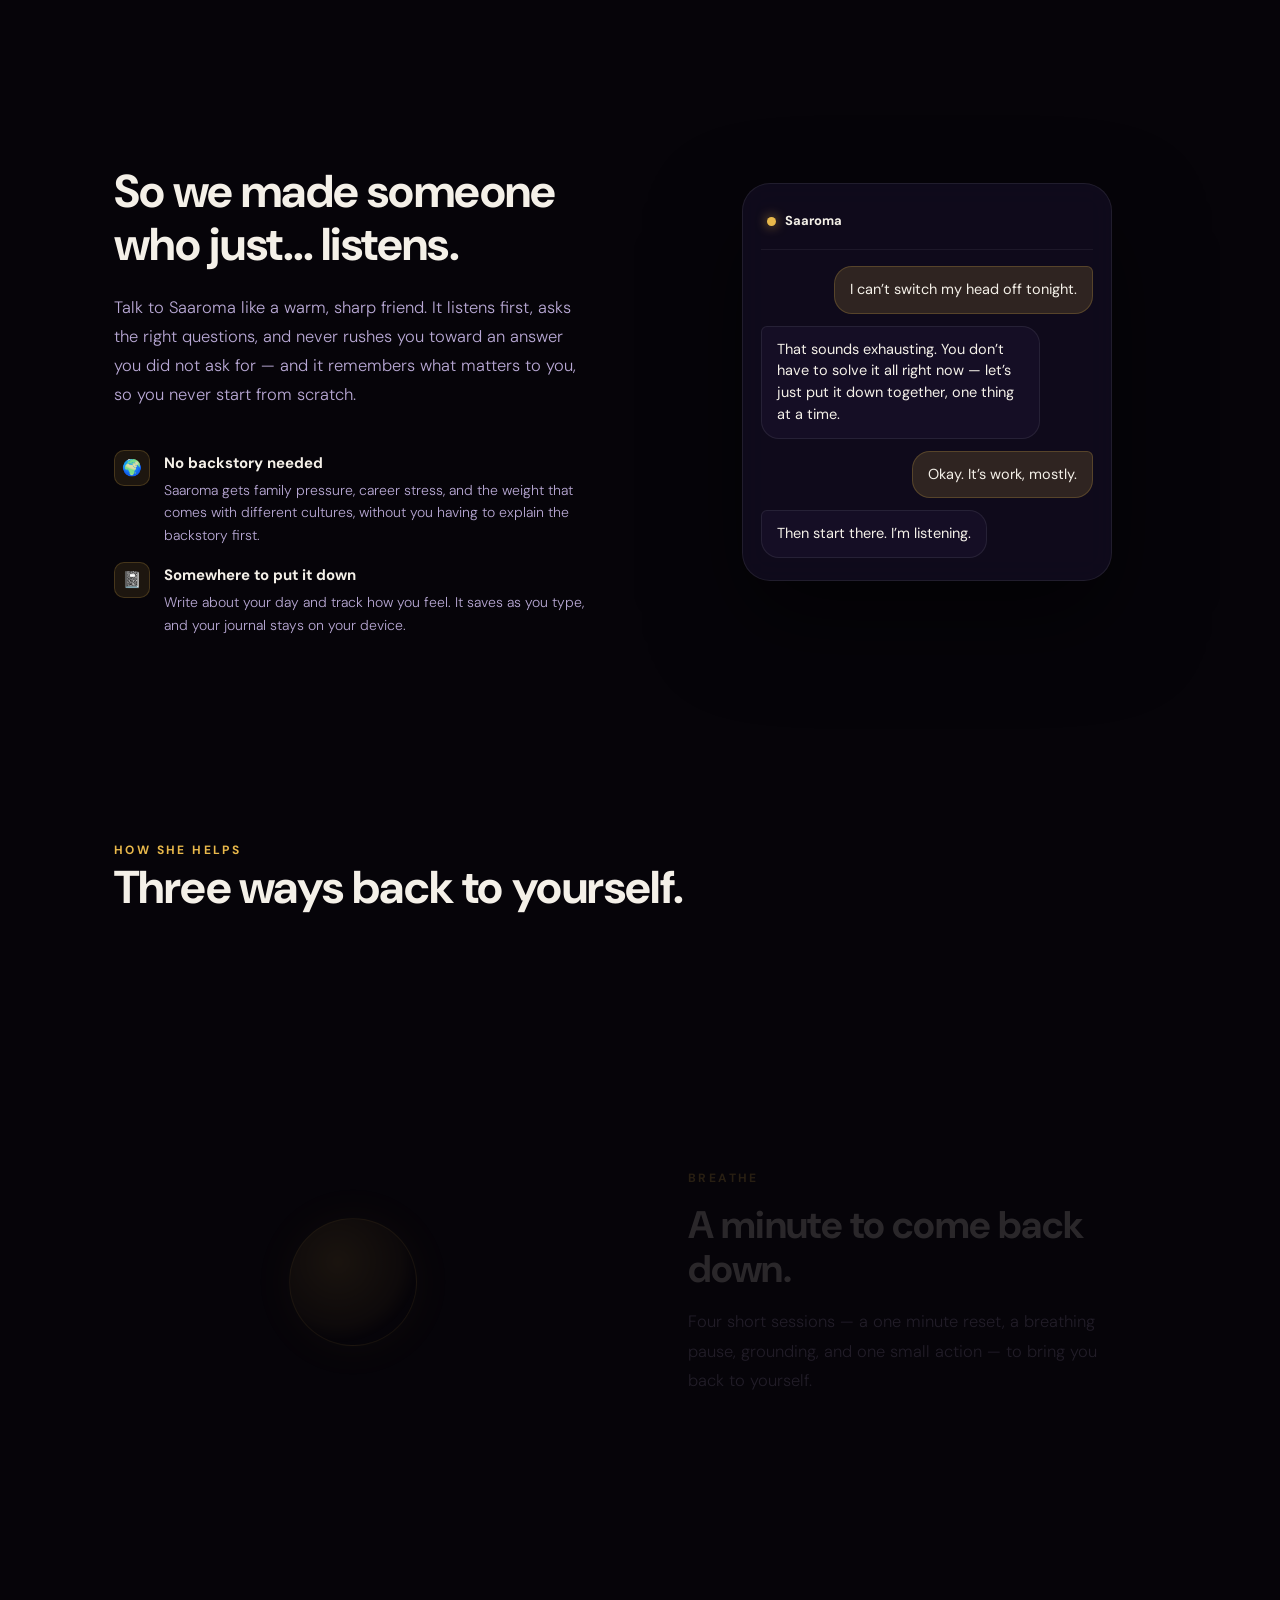
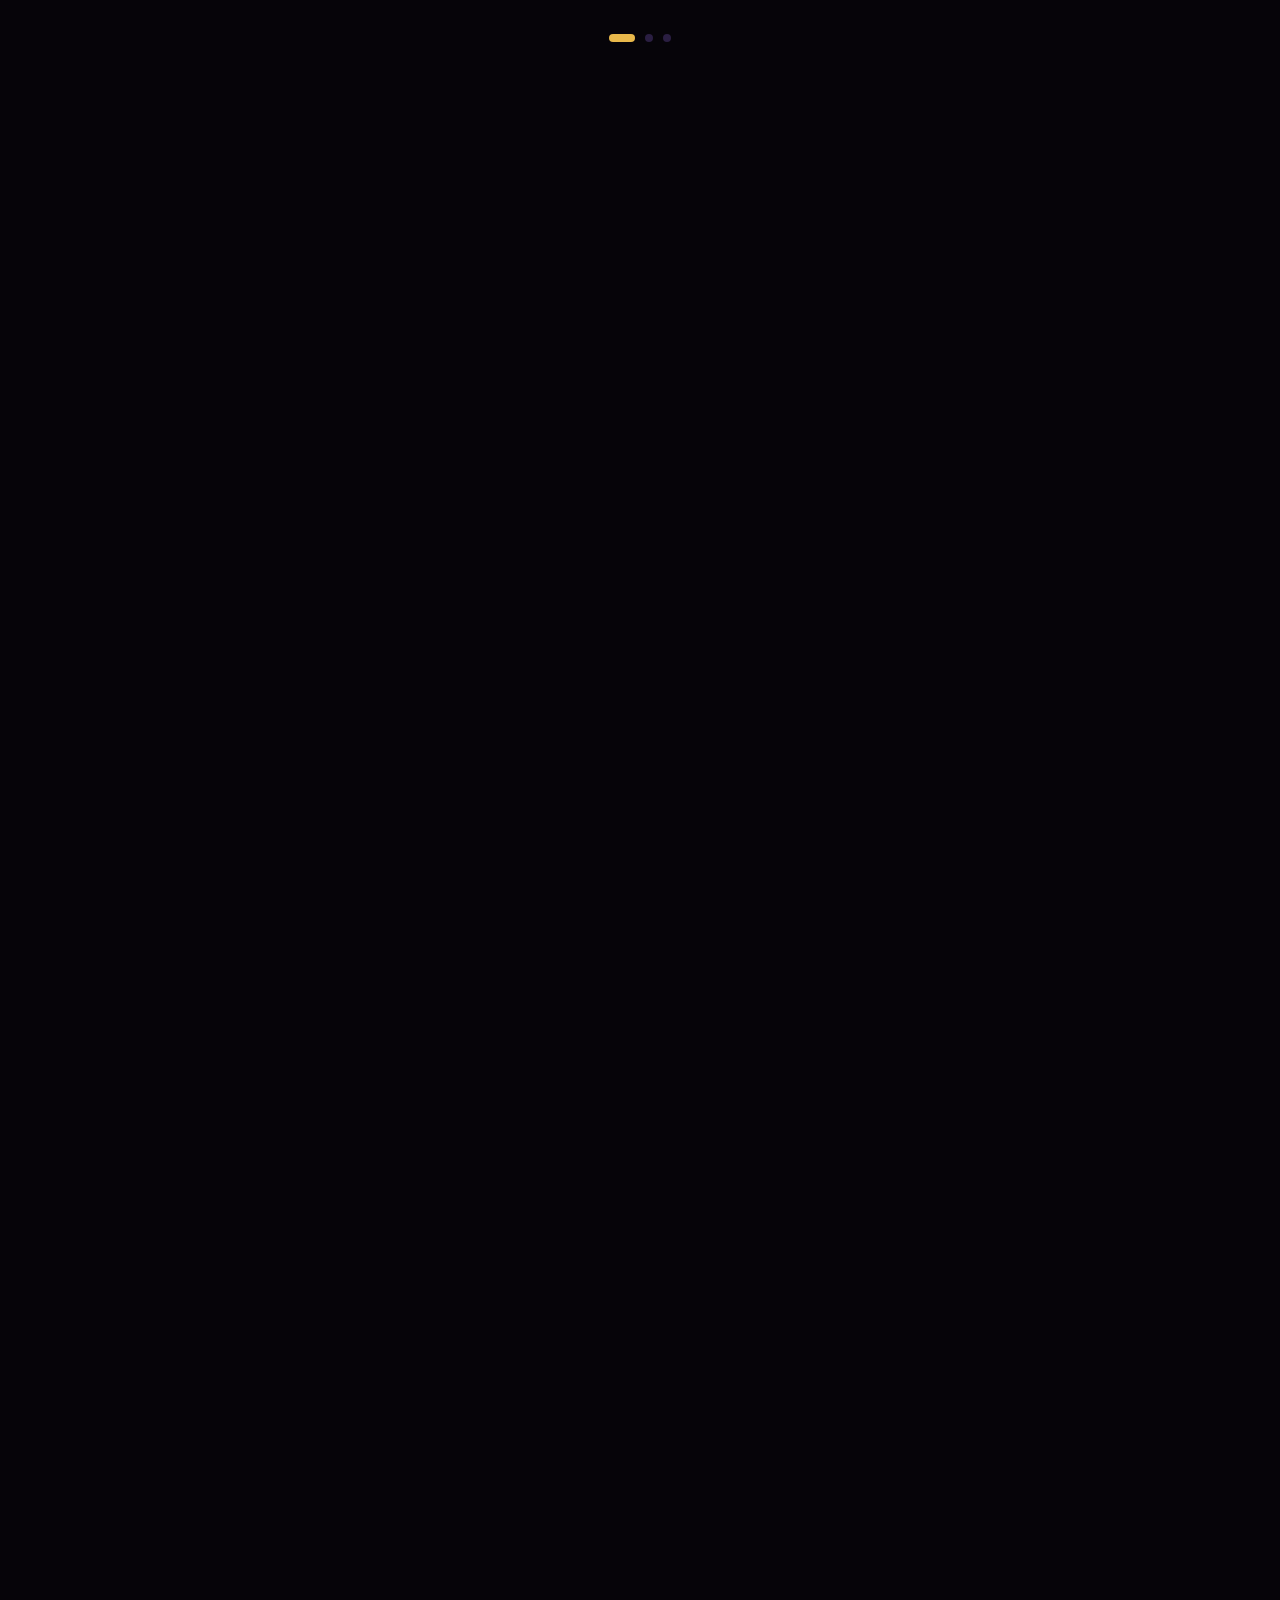
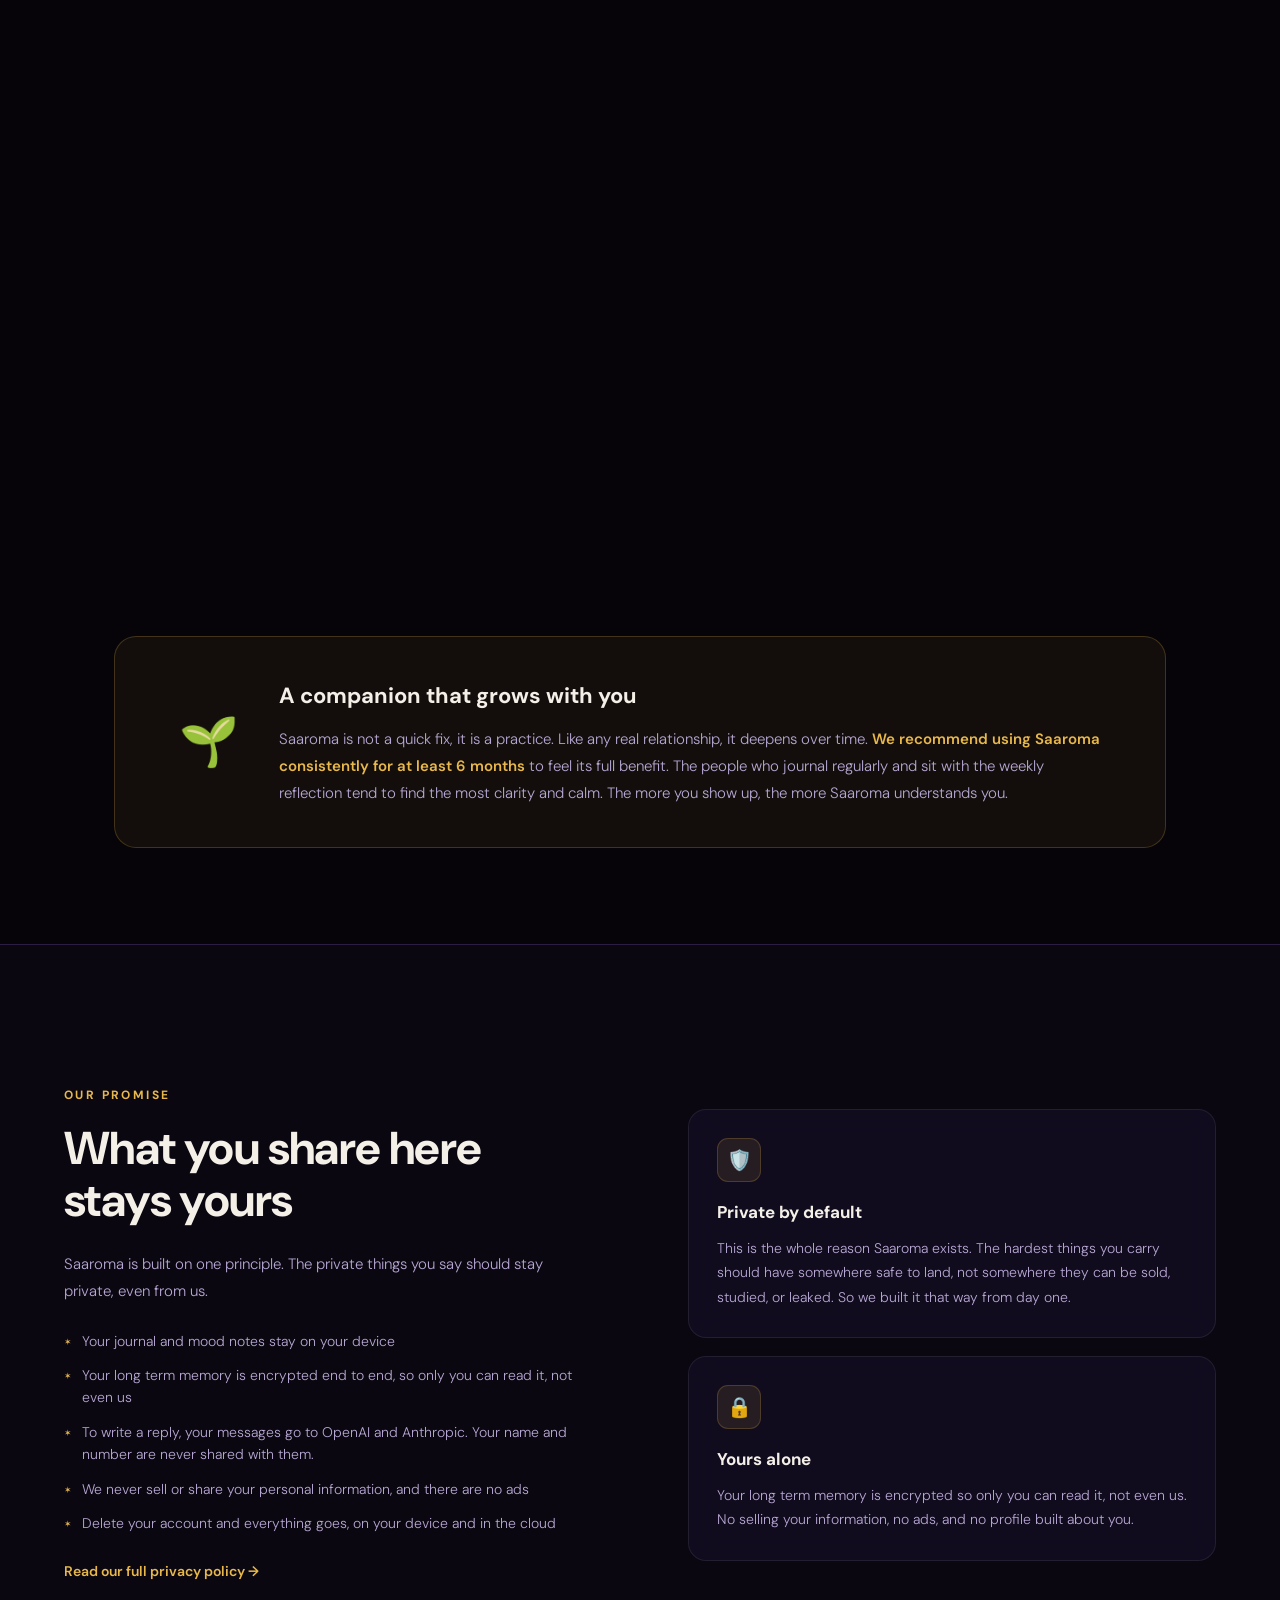
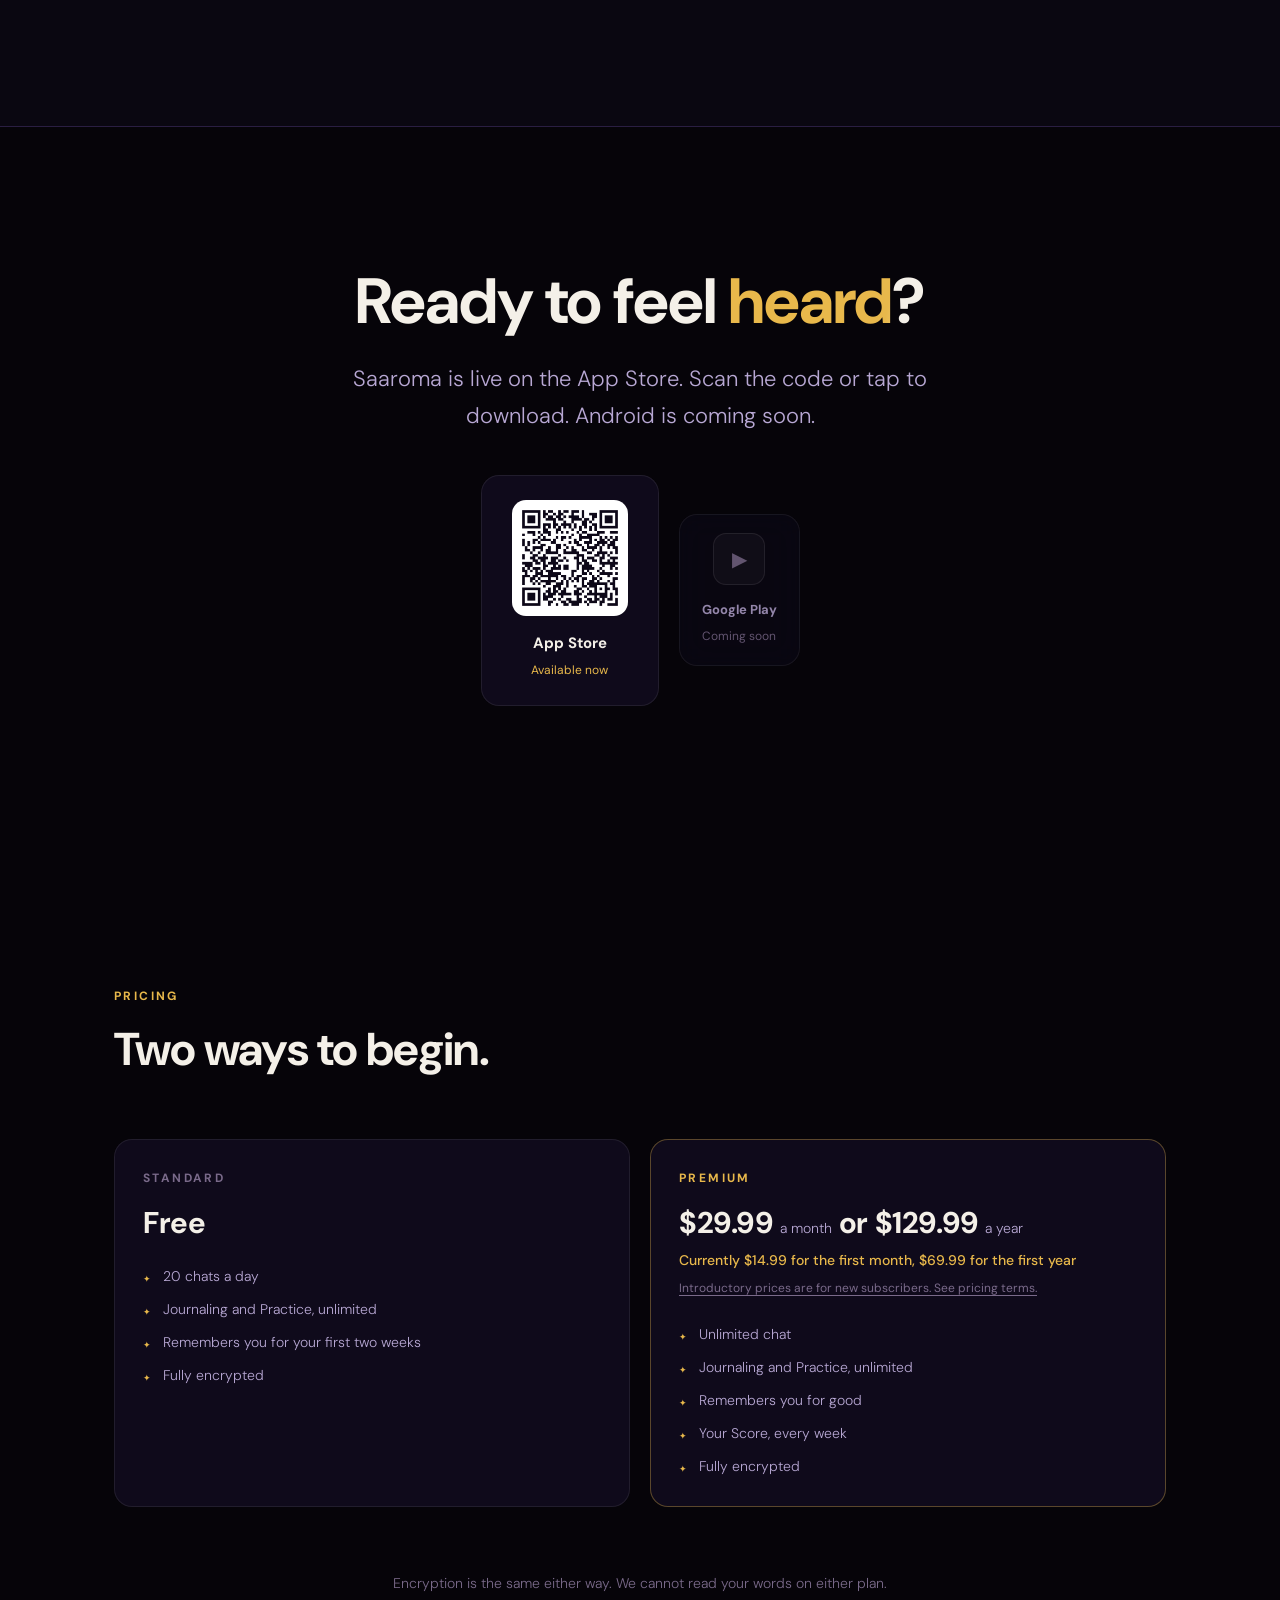
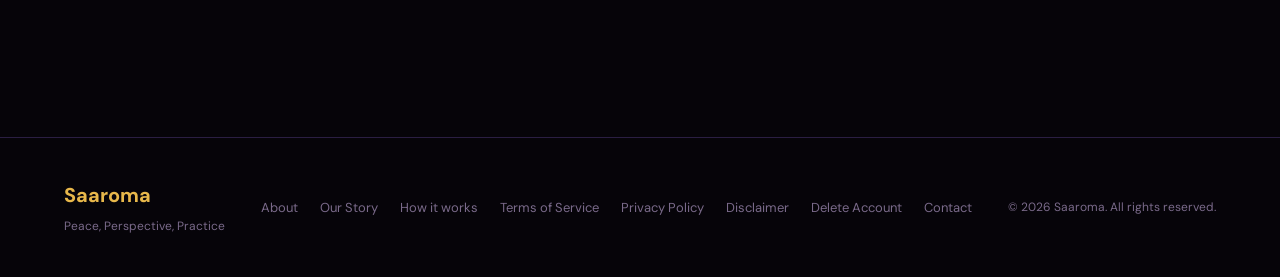
==== commit 91af7a13: "Terms: pricing and offers clause; pricing section links to it; one-column price cards on phones; css" ====
--- a/index.html
+++ b/index.html
@@ -8,7 +8,7 @@
 <link rel="preconnect" href="https://fonts.googleapis.com">
 <link rel="preconnect" href="https://fonts.gstatic.com" crossorigin>
 <link href="https://fonts.googleapis.com/css2?family=DM+Sans:opsz,wght@9..40,300;9..40,400;9..40,500;9..40,600;9..40,700&display=swap" rel="stylesheet">
-<link rel="stylesheet" href="saaroma.css?v=4">
+<link rel="stylesheet" href="saaroma.css?v=5">
 <style>
 /* ---- homepage-only ---- */
 .hero { min-height: 100svh; display: flex; flex-direction: column; align-items: center; justify-content: center; text-align: center; padding: var(--s6) var(--edge) var(--s5); position: relative; }
@@ -348,6 +348,7 @@
         <div class="price-name">Premium</div>
         <div class="price-amount">$29.99 <small>a month</small> or $129.99 <small>a year</small></div>
         <div class="price-offer">Currently $14.99 for the first month, $69.99 for the first year</div>
+        <div class="price-terms"><a href="terms.html#pricing">Introductory prices are for new subscribers. See pricing terms.</a></div>
         <ul class="price-list">
           <li>Unlimited chat</li>
           <li>Journaling and Practice, unlimited</li>
--- a/saaroma.css
+++ b/saaroma.css
@@ -74,6 +74,7 @@
 .legal-hero .eyebrow { display: block; margin-bottom: var(--s2); }
 .legal-hero h1 { font-size: var(--fs-h1); font-weight: 700; line-height: var(--lh-head); letter-spacing: -1px; margin-bottom: var(--s3); }
 .legal-hero p { font-size: var(--fs-lead); font-weight: 300; color: var(--text-sec); line-height: 1.7; }
+.legal-hero p.legal-date { font-size: 12px; color: var(--text-muted); margin: calc(var(--s3) * -1) 0 var(--s3); }
 
 /* ---- document body cards ---- */
 .doc { max-width: 800px; margin: var(--s5) auto var(--s7); padding: 0 var(--edge); }
@@ -131,12 +132,15 @@
 .price-amount { font-size: clamp(20px, 2.6vw, 30px); font-weight: 700; letter-spacing: -.4px; line-height: 1.2; margin-top: var(--s2); }
 .price-amount small { font-size: var(--fs-small); font-weight: 300; color: var(--text-sec); letter-spacing: 0; }
 .price-offer { font-size: var(--fs-small); font-weight: 500; color: var(--gold); line-height: 1.6; margin-top: var(--s1); }
+.price-terms { margin-top: var(--s1); font-size: 12px; line-height: 1.6; }
+.price-terms a { color: var(--text-muted); text-decoration: underline; text-underline-offset: 3px; }
+.price-terms a:hover { color: var(--gold); }
 .price-list { list-style: none; display: flex; flex-direction: column; gap: 10px; margin-top: var(--s3); }
 .price-list li { position: relative; padding-left: 20px; font-size: var(--fs-small); font-weight: 300; color: var(--text-sec); line-height: 1.65; }
 .price-list li::before { content: '\2726'; color: var(--gold); font-size: 9px; position: absolute; left: 0; top: 7px; }
 .price-note { max-width: 640px; margin: var(--s5) auto 0; text-align: center; font-size: var(--fs-small); font-weight: 300; color: var(--text-muted); line-height: 1.8; }
 @media (max-width: 560px) {
-  .price-grid { gap: 12px; margin-top: var(--s4); }
+  .price-grid { grid-template-columns: 1fr; gap: 12px; margin-top: var(--s4); }
   .price-card.glass { padding: 18px 14px; border-radius: 14px; }
   .price-amount { font-size: 19px; }
   .price-amount small { font-size: 12px; display: block; }
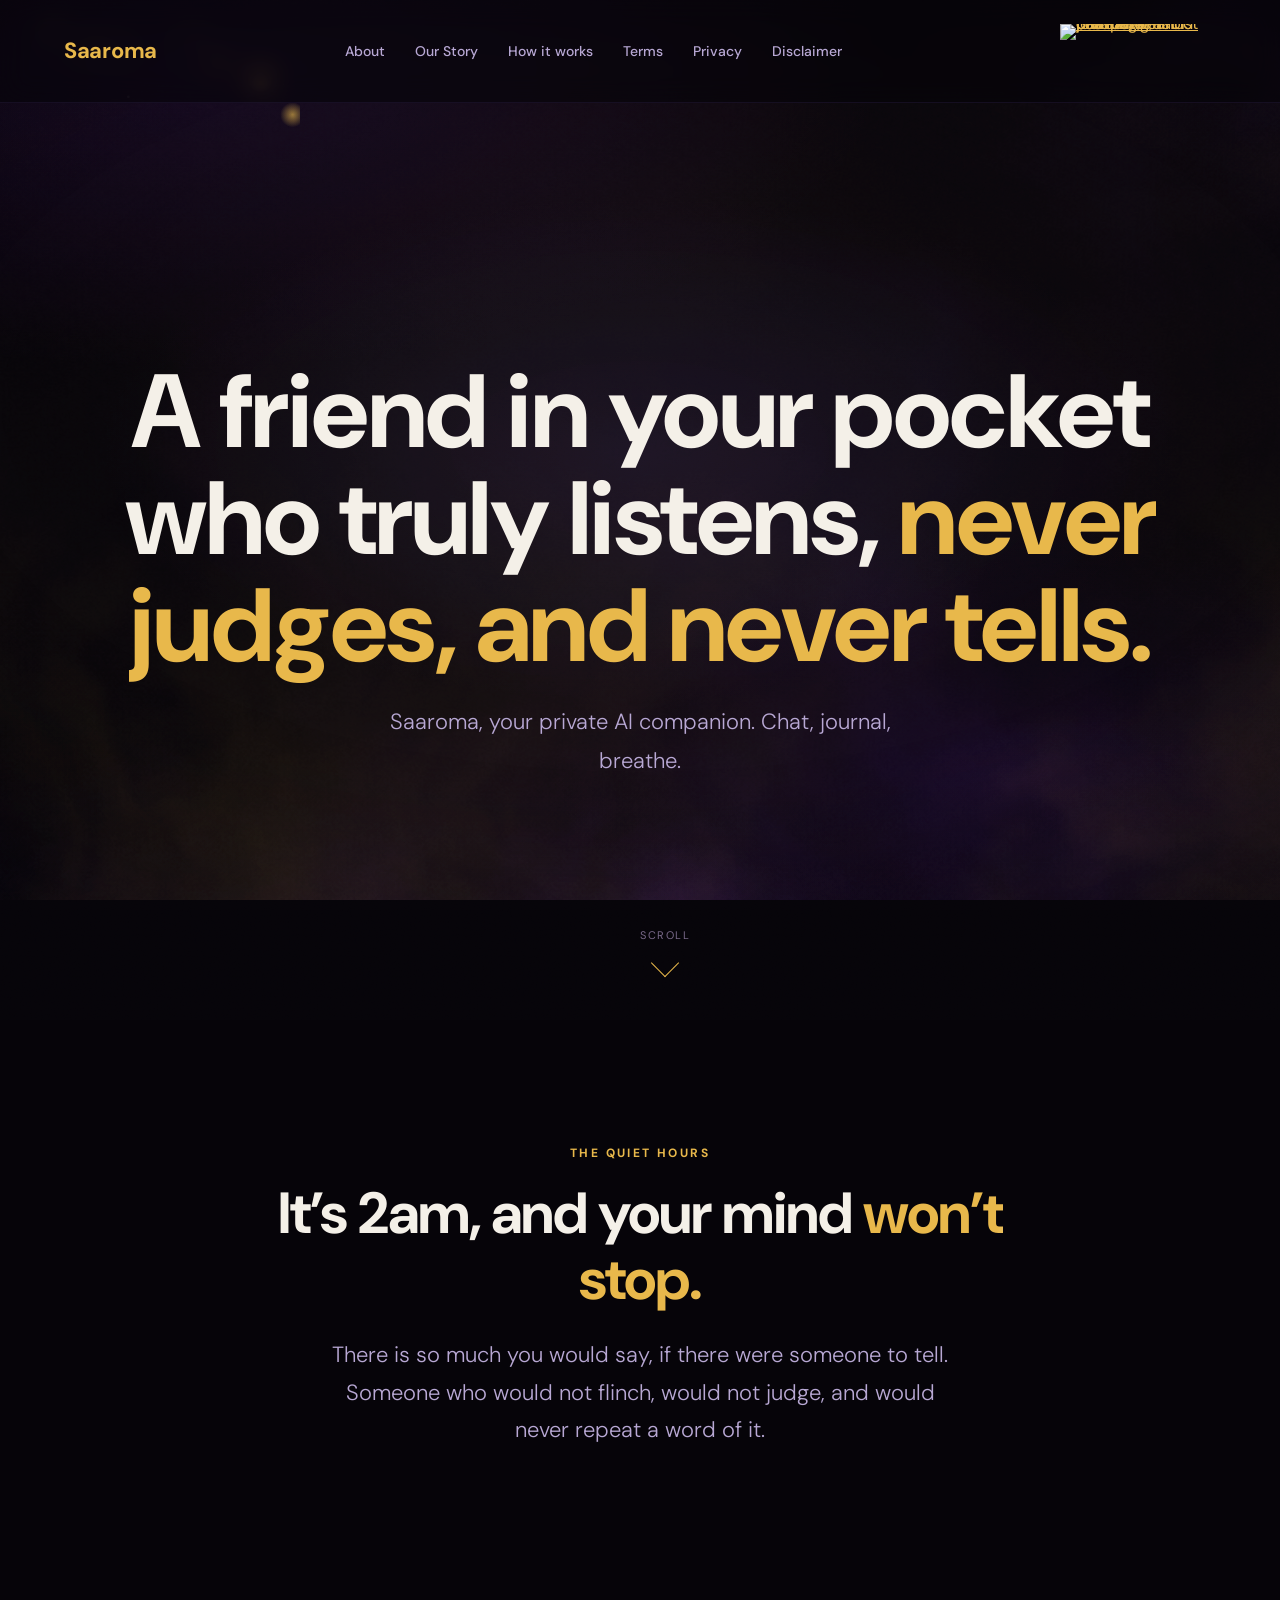
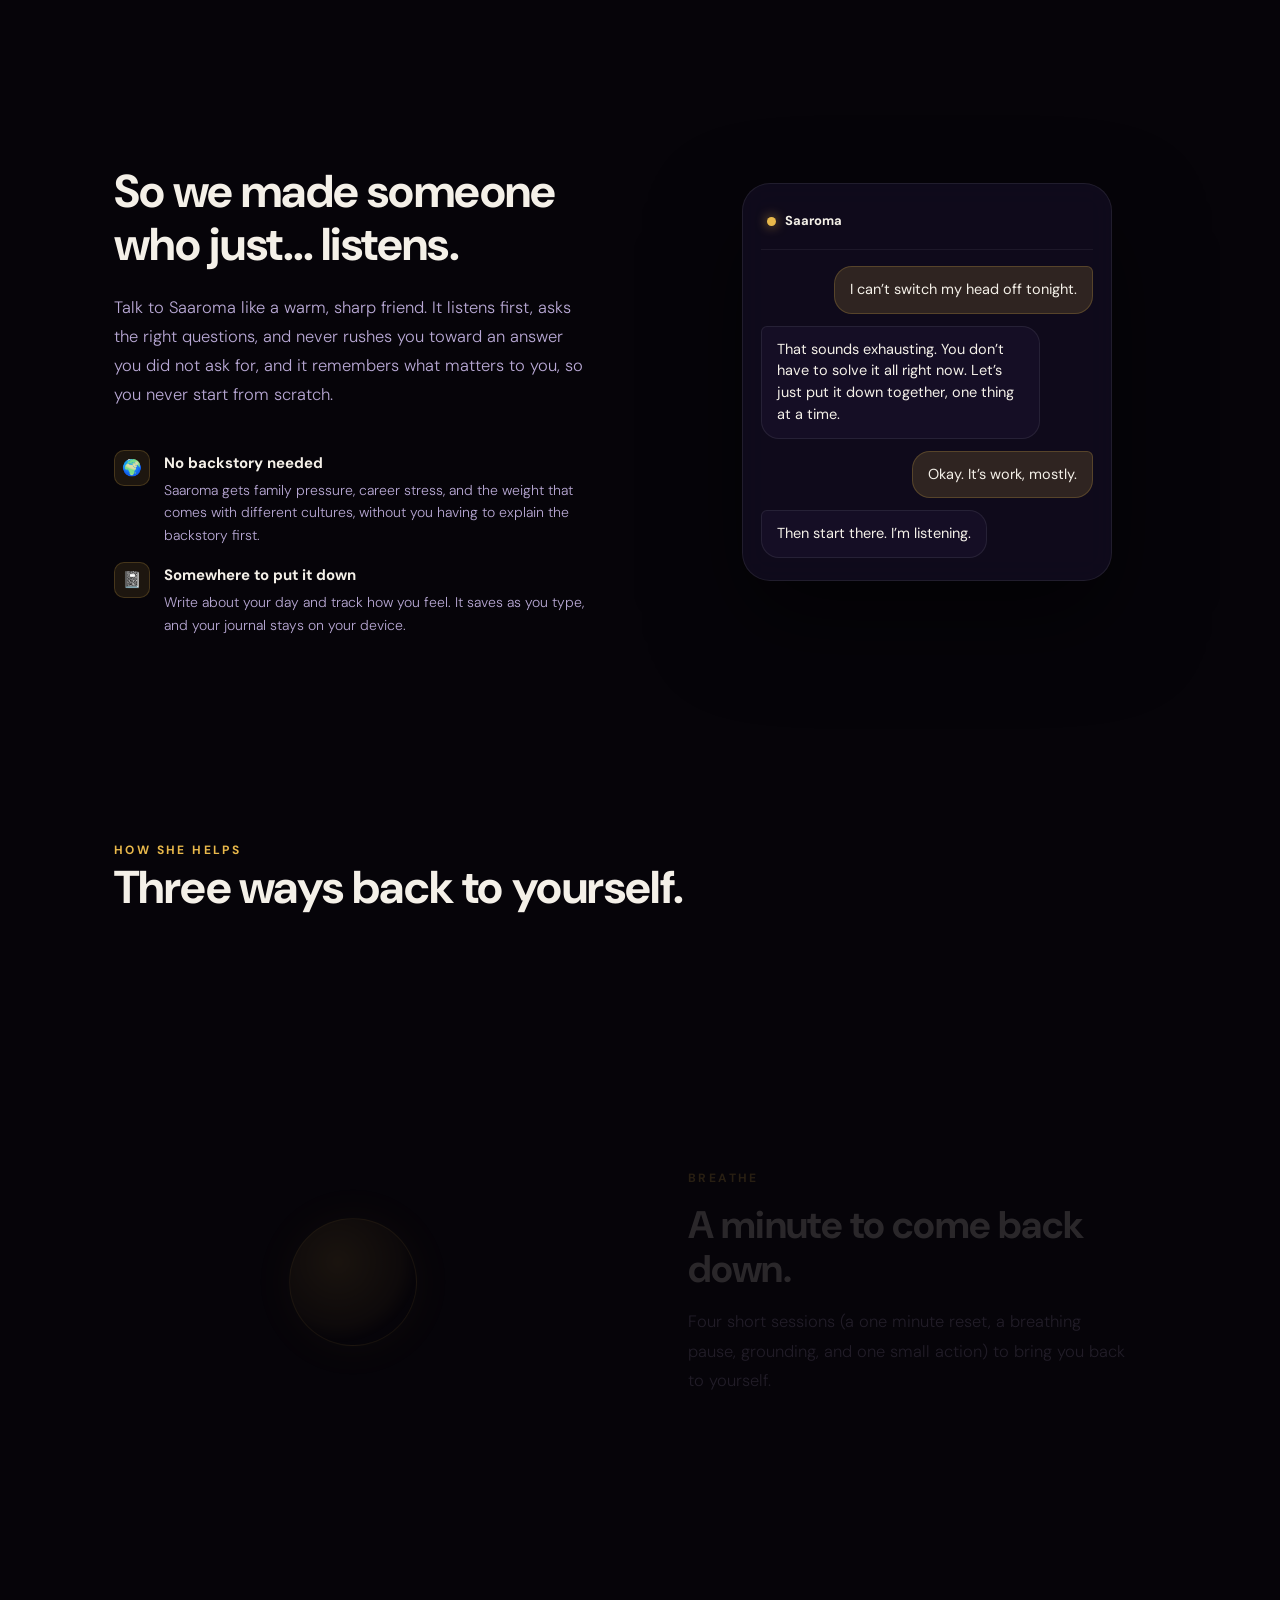
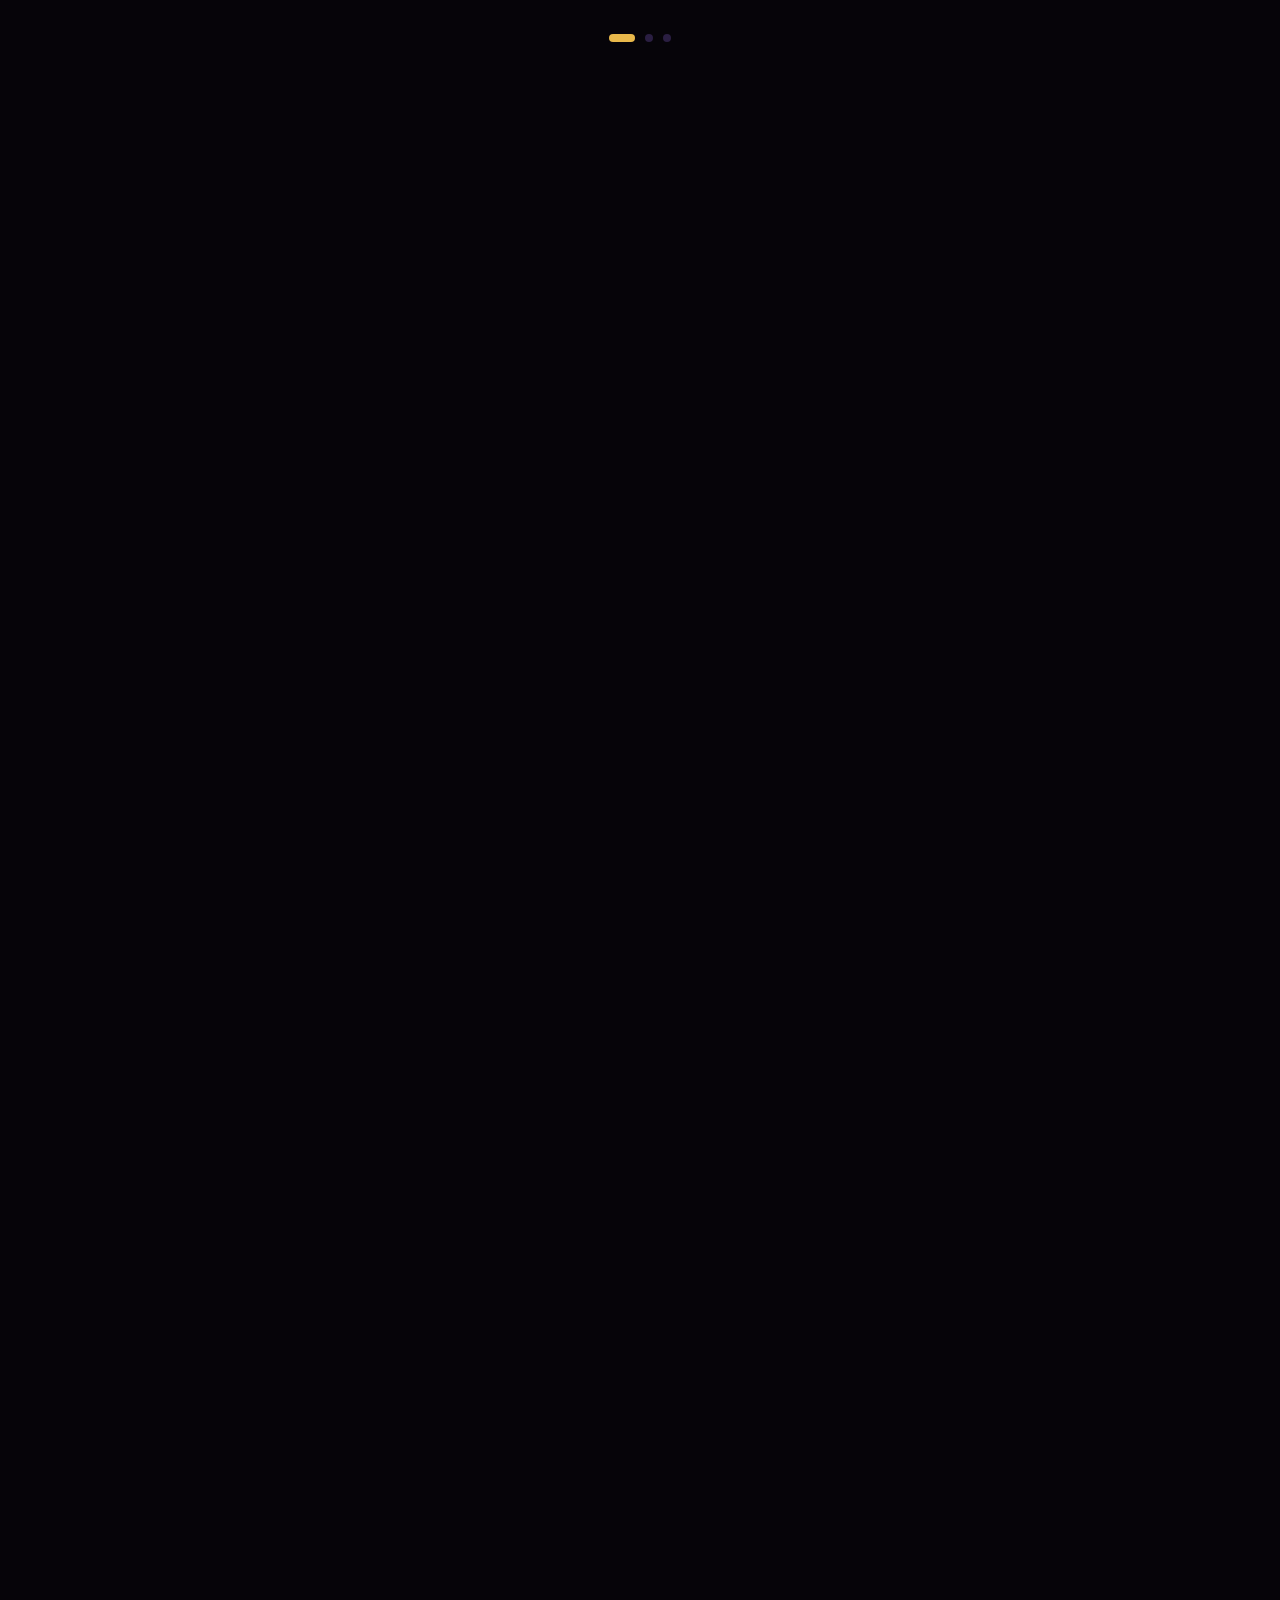
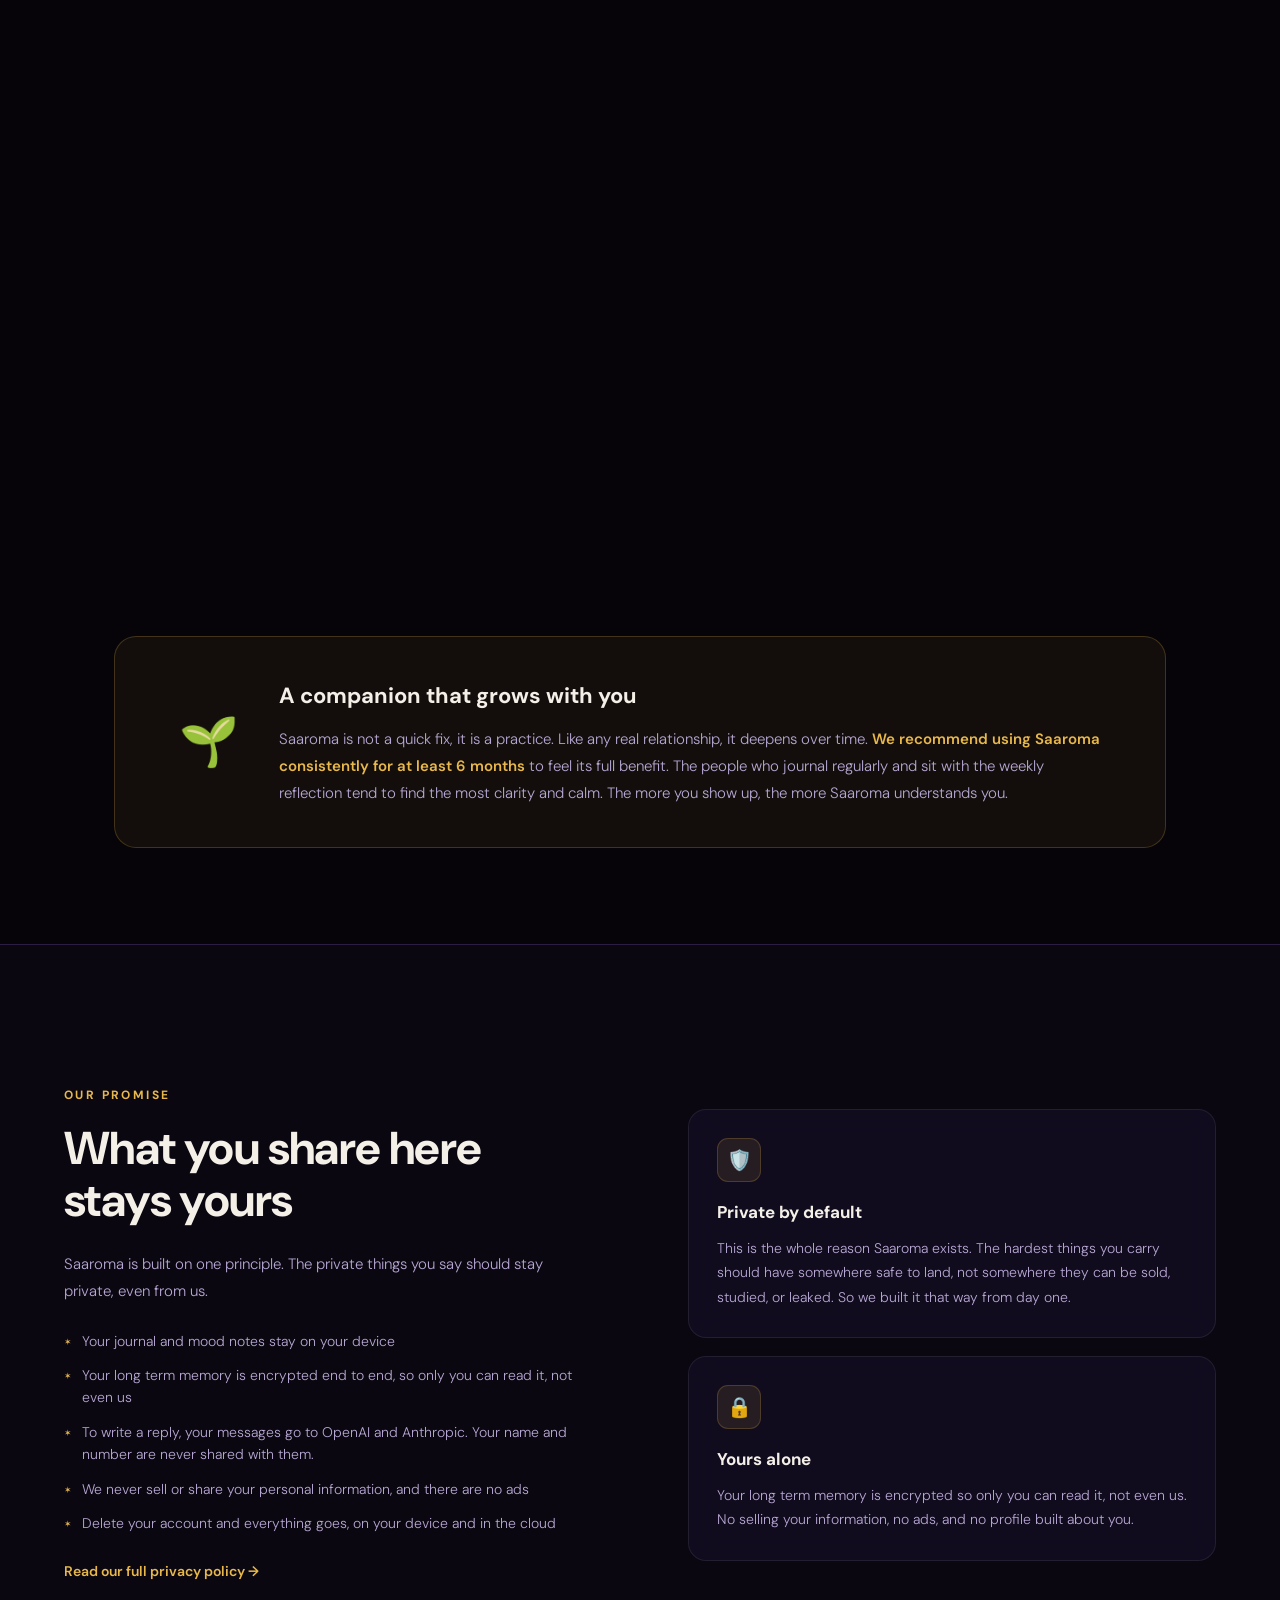
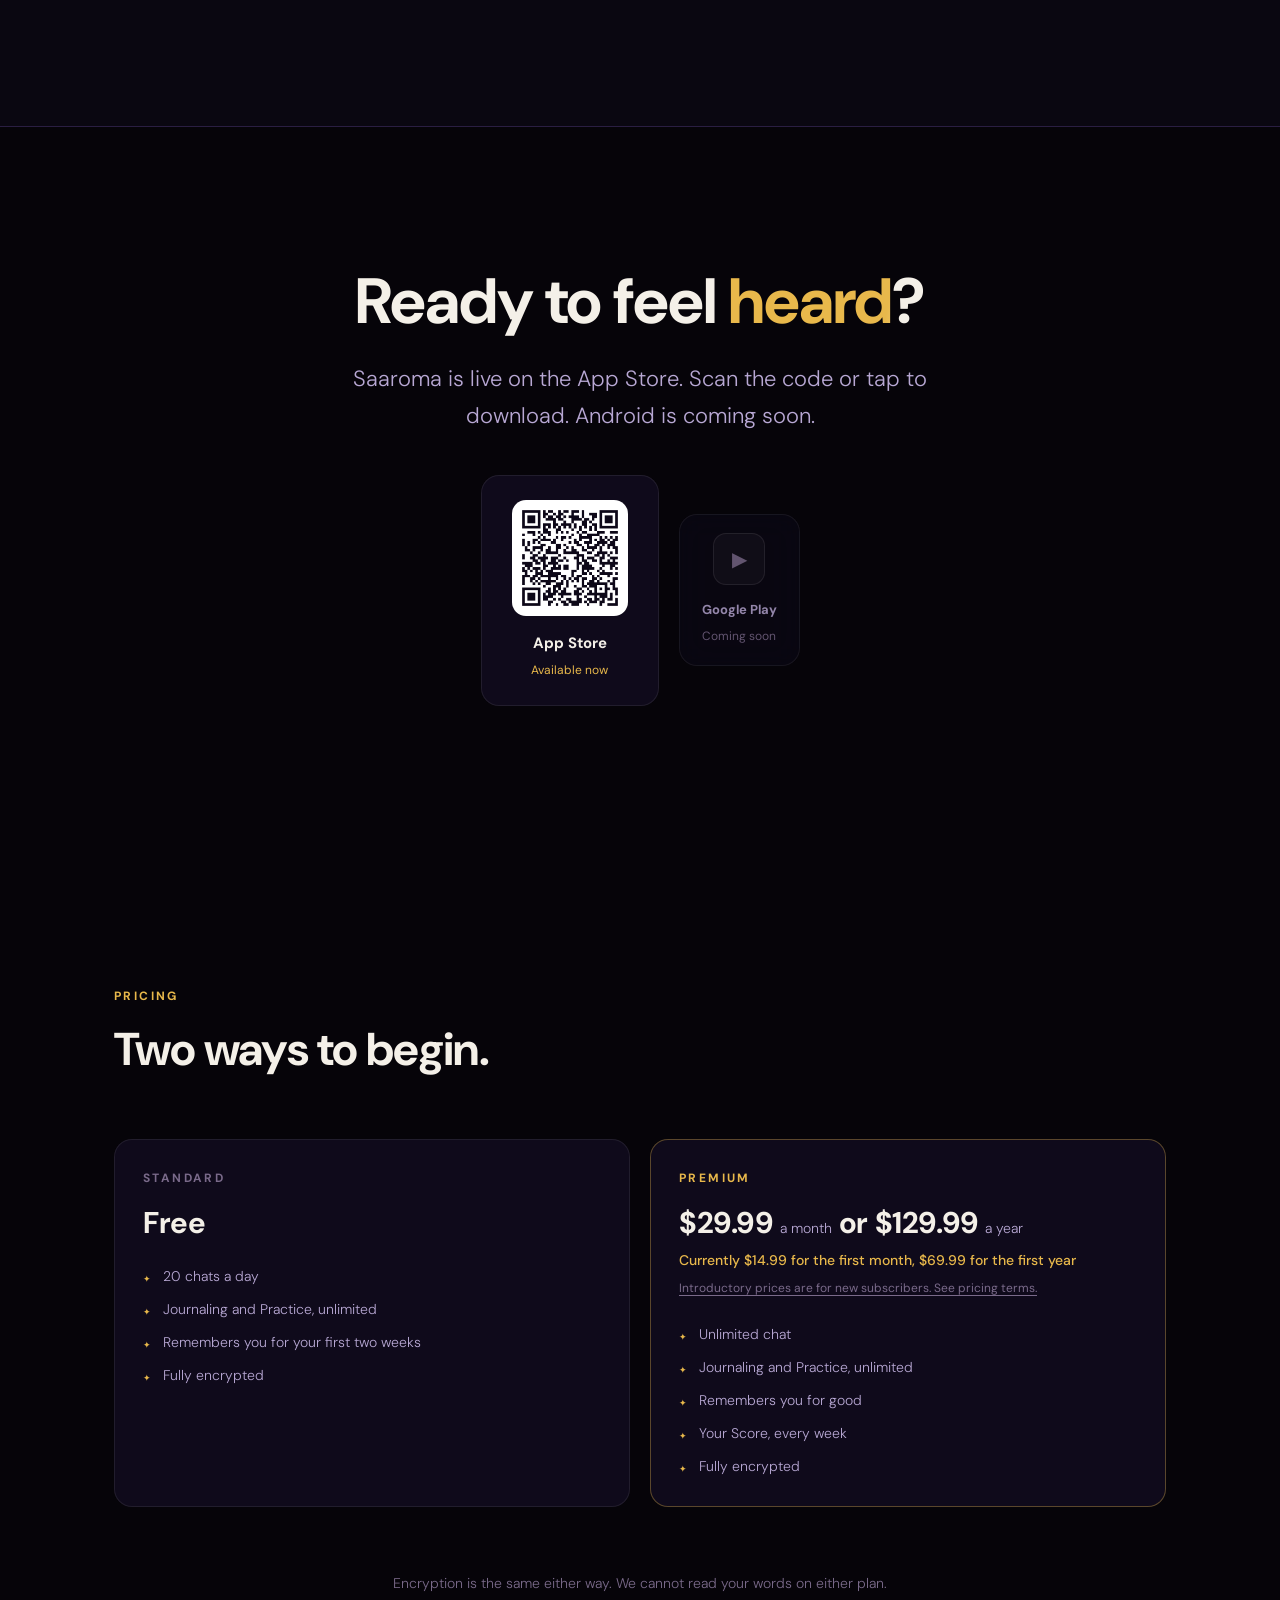
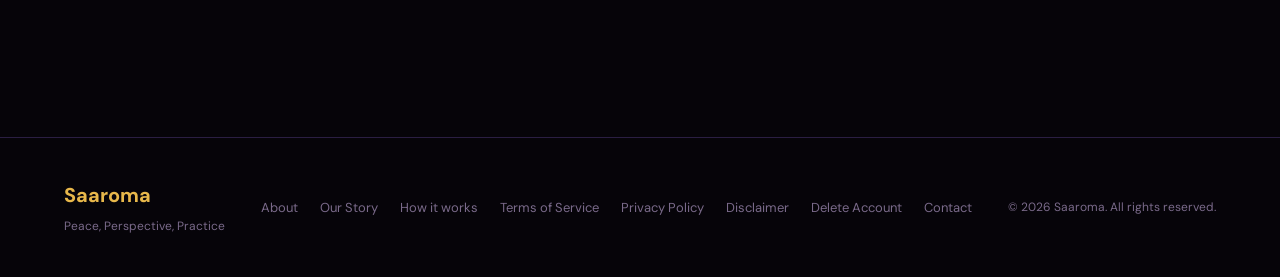
==== commit f2afa9ec: "Terms: drop 30-day promise, store-neutral refunds line; remove entity dashes Co-Authored-By: Claude " ====
--- a/index.html
+++ b/index.html
@@ -178,7 +178,7 @@
   <!-- BEAT 1 : HERO -->
   <section class="hero">
     <h1 id="heroTitle">A friend in your pocket who truly listens, <span class="g">never judges, and never tells.</span></h1>
-    <p class="hero-sub" id="heroSub">Saaroma &mdash; your private AI companion. Chat, journal, breathe.</p>
+    <p class="hero-sub" id="heroSub">Saaroma, your private AI companion. Chat, journal, breathe.</p>
     <div class="scroll-cue" id="cue"><span>Scroll</span><span class="chev"></span></div>
   </section>
 
@@ -186,7 +186,7 @@
   <section class="problem">
     <div class="eyebrow" data-reveal>The quiet hours</div>
     <h2 data-reveal>It&rsquo;s 2am, and your mind <span class="g">won&rsquo;t stop.</span></h2>
-    <p data-reveal>There is so much you would say &mdash; if there were someone to tell. Someone who would not flinch, would not judge, and would never repeat a word of it.</p>
+    <p data-reveal>There is so much you would say, if there were someone to tell. Someone who would not flinch, would not judge, and would never repeat a word of it.</p>
   </section>
 
   <!-- BEAT 3 : THE ANSWER -->
@@ -194,7 +194,7 @@
     <div class="copy">
       <div class="eyebrow" data-reveal>Meet Saaroma</div>
       <h2 data-reveal>So we made someone who just&hellip; listens.</h2>
-      <p data-reveal>Talk to Saaroma like a warm, sharp friend. It listens first, asks the right questions, and never rushes you toward an answer you did not ask for &mdash; and it remembers what matters to you, so you never start from scratch.</p>
+      <p data-reveal>Talk to Saaroma like a warm, sharp friend. It listens first, asks the right questions, and never rushes you toward an answer you did not ask for, and it remembers what matters to you, so you never start from scratch.</p>
       <div class="mini">
         <div class="mini-row" data-reveal>
           <div class="mini-ic">&#127757;</div>
@@ -211,7 +211,7 @@
       <div class="chat-body" id="chatBody">
         <div class="bubble me" data-b="1">I can&rsquo;t switch my head off tonight.</div>
         <div class="typing" data-b="2"><i></i><i></i><i></i></div>
-        <div class="bubble sa" data-b="3">That sounds exhausting. You don&rsquo;t have to solve it all right now &mdash; let&rsquo;s just put it down together, one thing at a time.</div>
+        <div class="bubble sa" data-b="3">That sounds exhausting. You don&rsquo;t have to solve it all right now. Let&rsquo;s just put it down together, one thing at a time.</div>
         <div class="bubble me" data-b="4">Okay. It&rsquo;s work, mostly.</div>
         <div class="bubble sa" data-b="5">Then start there. I&rsquo;m listening.</div>
       </div>
@@ -231,7 +231,7 @@
           <div>
             <div class="ch-label">Breathe</div>
             <h3>A minute to come back down.</h3>
-            <p>Four short sessions &mdash; a one minute reset, a breathing pause, grounding, and one small action &mdash; to bring you back to yourself.</p>
+            <p>Four short sessions (a one minute reset, a breathing pause, grounding, and one small action) to bring you back to yourself.</p>
           </div>
         </div>
         <div class="chapter" data-ch="1">
@@ -247,7 +247,7 @@
           <div>
             <div class="ch-label">Play</div>
             <h3>Mind Turtle, a gentle reset.</h3>
-            <p>When words are too much, trace a small constellation from memory. A few calm, absorbing minutes that quietly settle a restless mind &mdash; no score to chase, just a breath of focus.</p>
+            <p>When words are too much, trace a small constellation from memory. A few calm, absorbing minutes that quietly settle a restless mind. No score to chase, just a breath of focus.</p>
           </div>
         </div>
         <div class="chapter" data-ch="2">
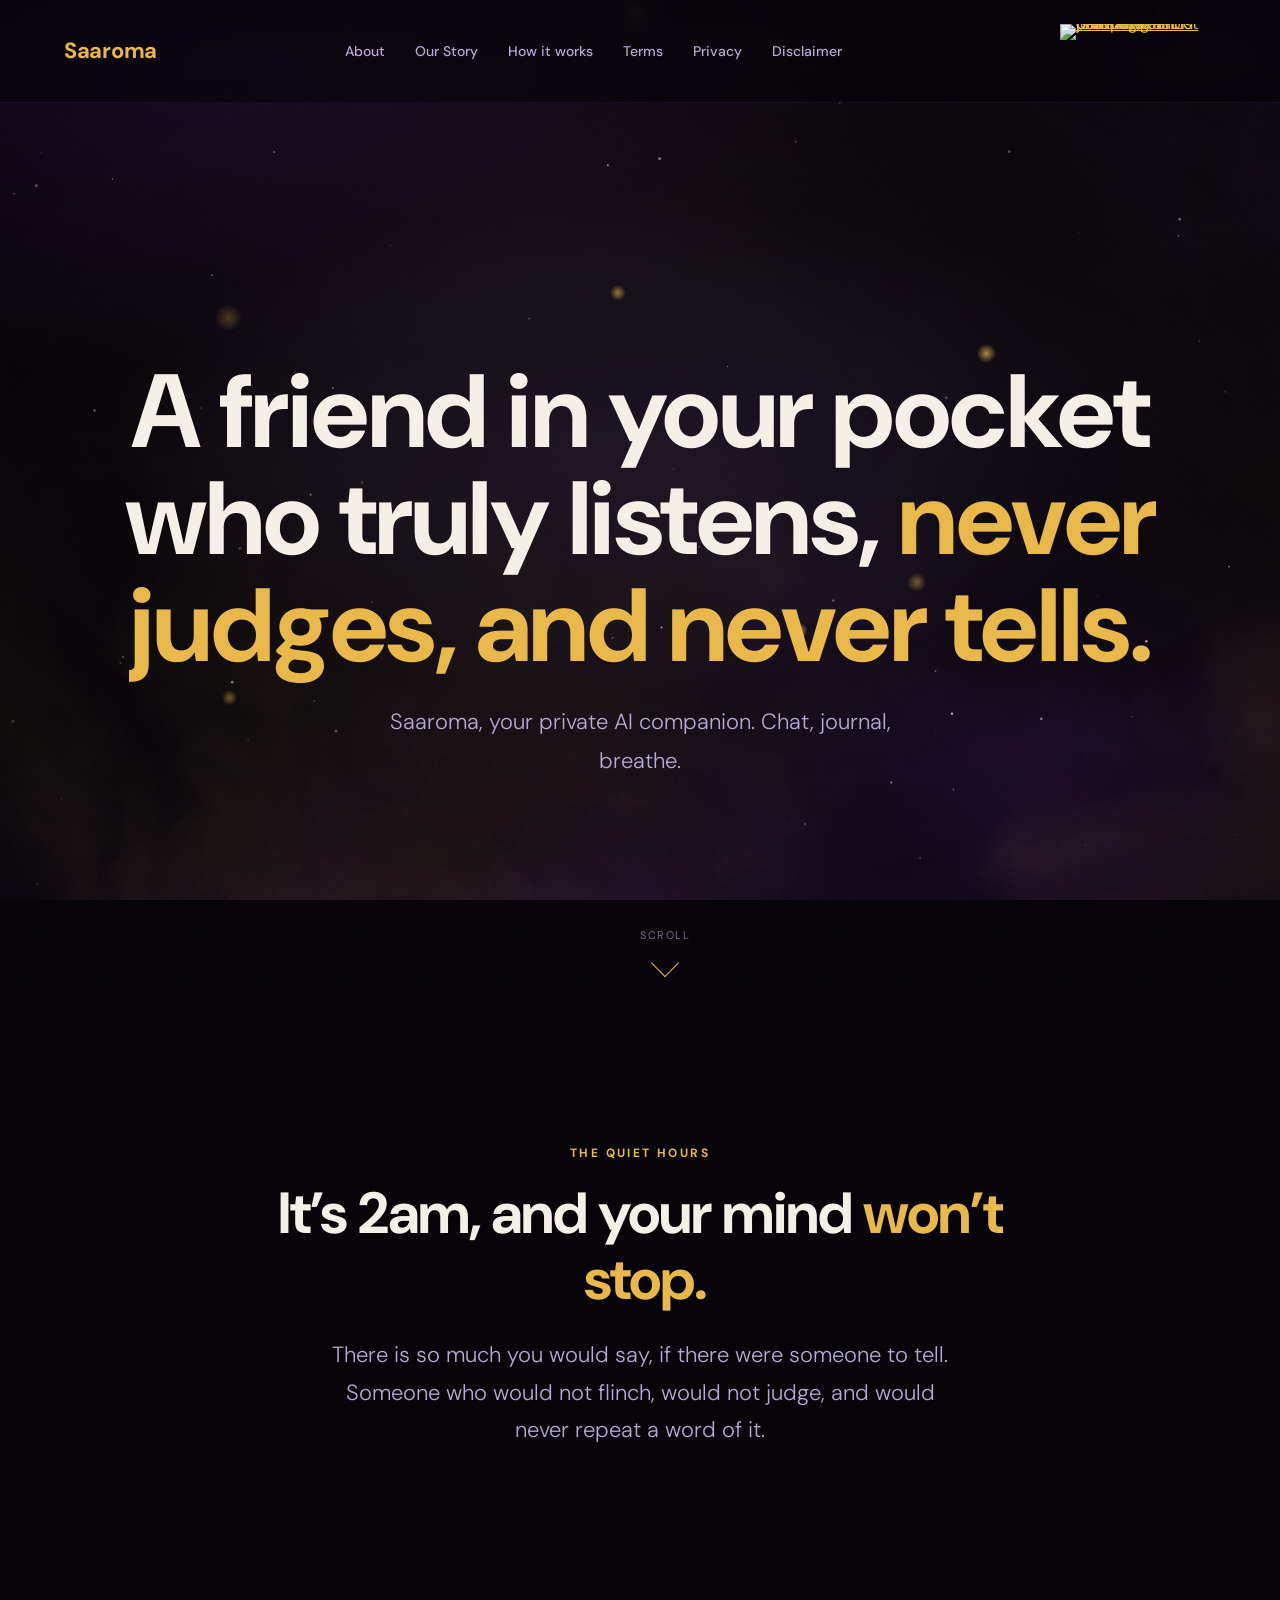
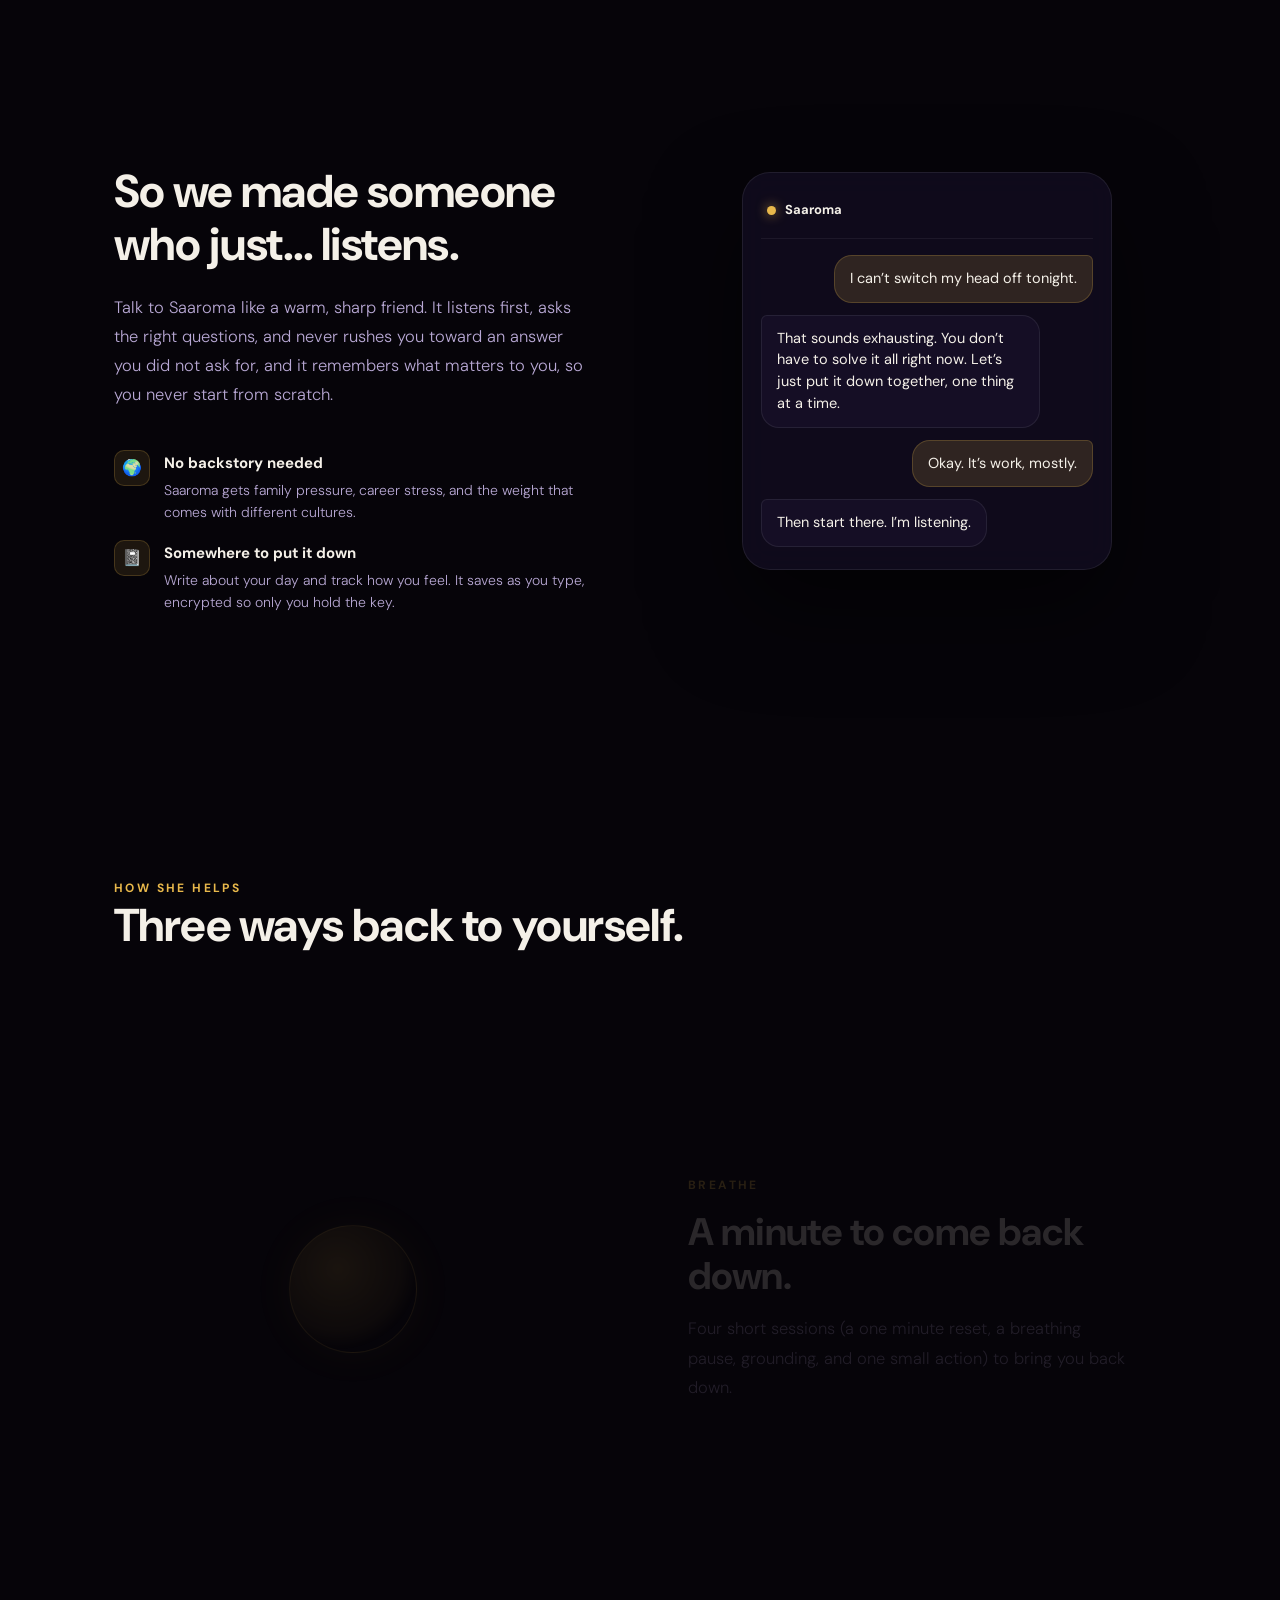
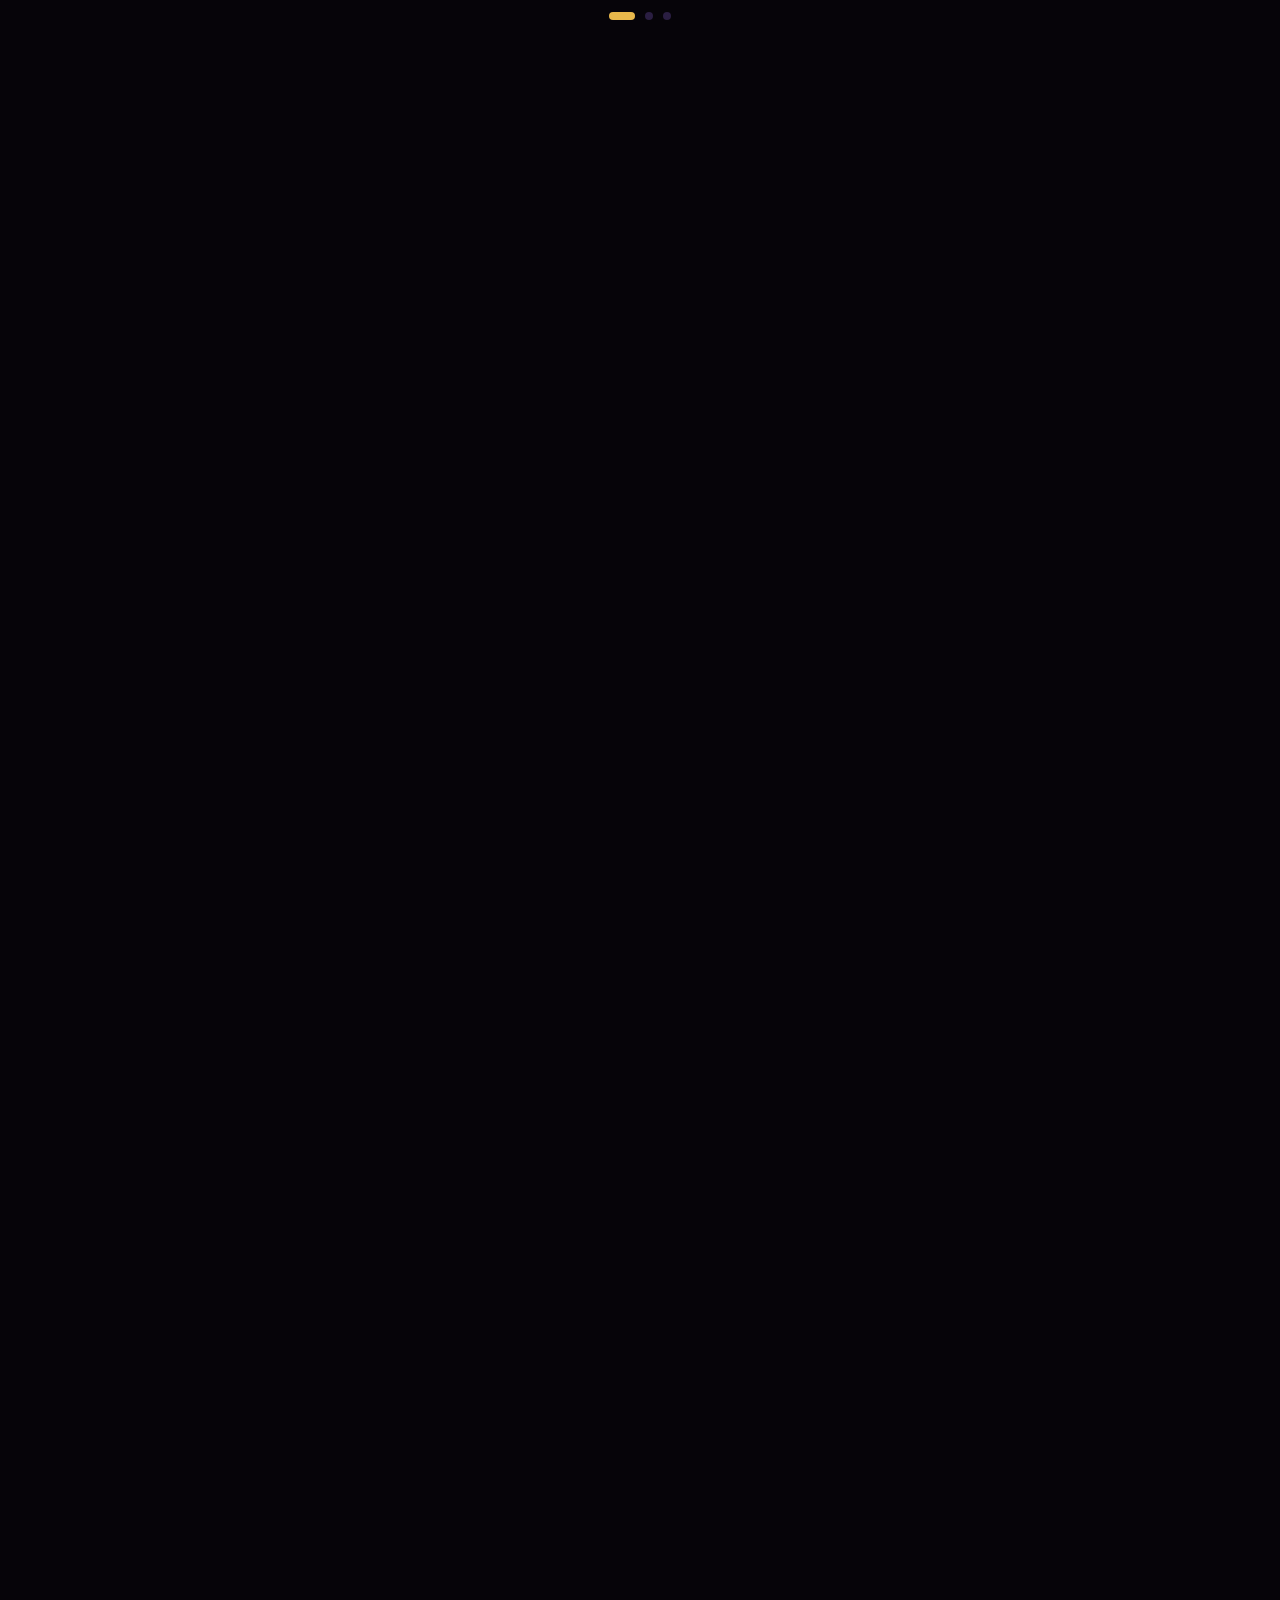
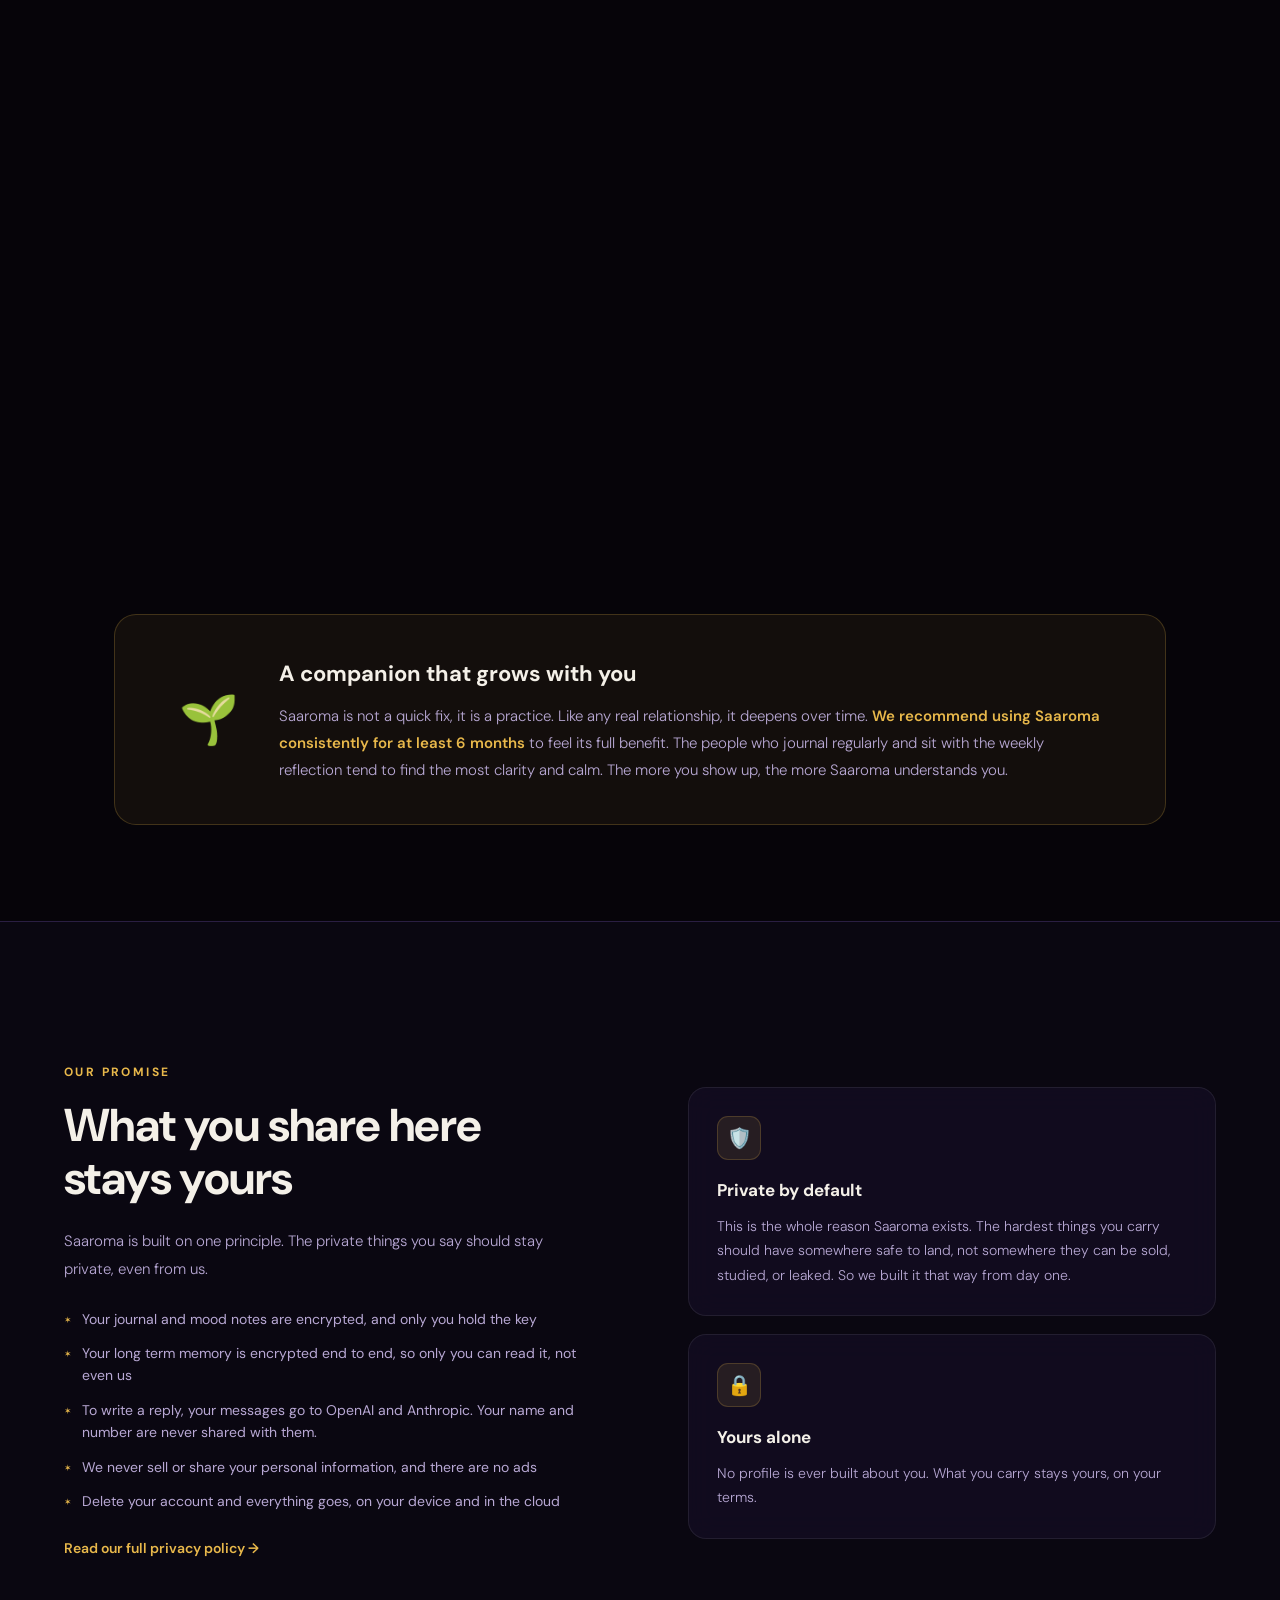
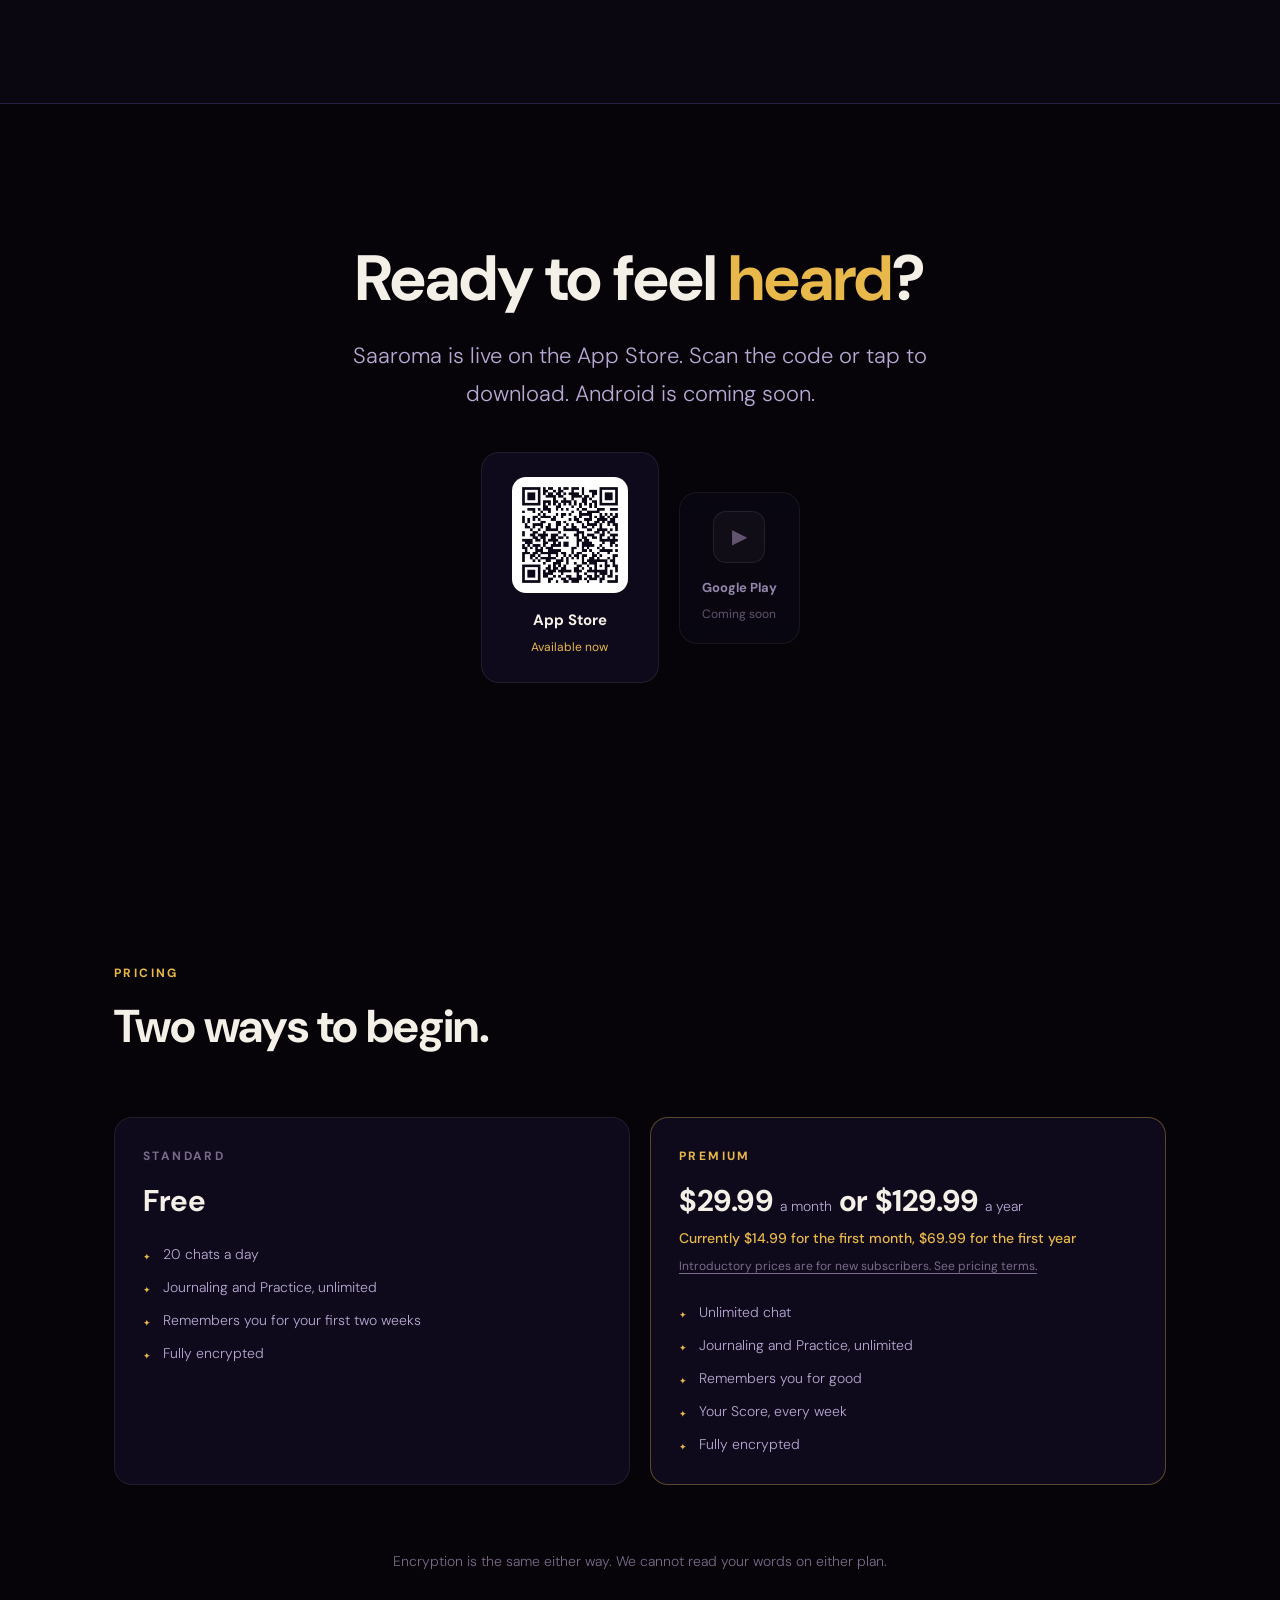
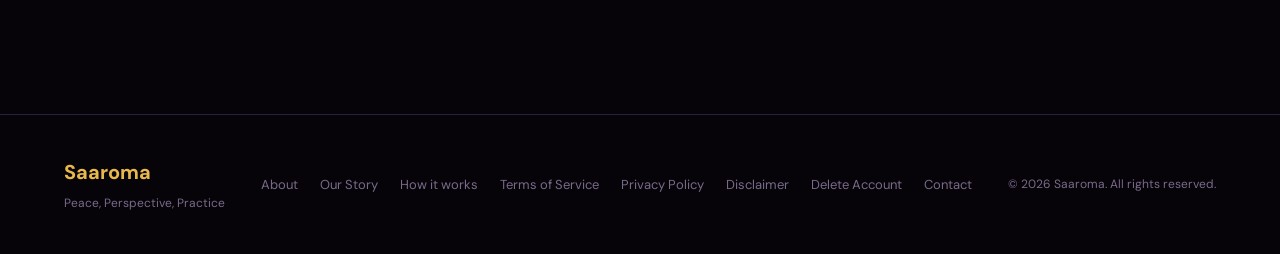
==== commit 51853650: "Homepage audit: hero canvas sizing, phone menu, journal copy, Score ring, dedupe, heading offset Co-" ====
--- a/index.html
+++ b/index.html
@@ -8,7 +8,7 @@
 <link rel="preconnect" href="https://fonts.googleapis.com">
 <link rel="preconnect" href="https://fonts.gstatic.com" crossorigin>
 <link href="https://fonts.googleapis.com/css2?family=DM+Sans:opsz,wght@9..40,300;9..40,400;9..40,500;9..40,600;9..40,700&display=swap" rel="stylesheet">
-<link rel="stylesheet" href="saaroma.css?v=5">
+<link rel="stylesheet" href="saaroma.css?v=6">
 <style>
 /* ---- homepage-only ---- */
 .hero { min-height: 100svh; display: flex; flex-direction: column; align-items: center; justify-content: center; text-align: center; padding: var(--s6) var(--edge) var(--s5); position: relative; }
@@ -51,7 +51,7 @@
 /* scroll-pinned chapters */
 .pin-wrap { position: relative; height: 340vh; }
 .pin-stage { position: sticky; top: 0; height: 100svh; overflow: hidden; display: flex; flex-direction: column; }
-.pin-head { padding: var(--s5) var(--edge) 0; max-width: 1180px; margin: 0 auto; width: 100%; }
+.pin-head { padding: calc(var(--s5) + 60px) var(--edge) 0; max-width: 1180px; margin: 0 auto; width: 100%; }
 .pin-head .sec-title { max-width: 620px; }
 .pin-view { flex: 1; position: relative; }
 .chapter { position: absolute; inset: 0; display: grid; grid-template-columns: 1fr 1fr; gap: var(--s6); align-items: center; max-width: 1180px; margin: 0 auto; padding: 0 var(--edge); left: 0; right: 0; opacity: 0; will-change: opacity, transform; }
@@ -96,7 +96,7 @@
 .promise-inner h2 { font-size: var(--fs-h2); font-weight: 700; line-height: var(--lh-head); letter-spacing: -.6px; margin: var(--s2) 0 var(--s3); }
 .promise-inner p { font-size: 15px; font-weight: 300; color: var(--text-sec); line-height: 1.85; }
 .tick-list { list-style: none; display: flex; flex-direction: column; gap: 12px; margin-top: var(--s3); }
-.tick-list li { display: flex; align-items: flex-start; gap: 10px; font-size: var(--fs-small); font-weight: 300; color: var(--text-sec); line-height: 1.6; }
+.tick-list li { display: flex; align-items: flex-start; gap: 10px; font-size: var(--fs-small); font-weight: 400; color: var(--text-sec); line-height: 1.6; }
 .tick-list li::before { content: '\2736'; color: var(--gold); font-size: 9px; margin-top: 5px; flex-shrink: 0; }
 .policy-link { color: var(--gold); font-size: var(--fs-small); font-weight: 600; text-decoration: none; display: inline-block; margin-top: var(--s3); }
 .policy-link:hover { text-decoration: underline; }
@@ -170,6 +170,7 @@
       <li><a href="privacy.html">Privacy</a></li>
       <li><a href="disclaimer.html">Disclaimer</a></li>
     </ul>
+    <button class="nav-toggle" type="button" aria-label="Open menu" aria-expanded="false"><span></span><span></span><span></span></button>
     <a class="nav-badge" target="_blank" rel="noopener" href="https://betalist.com/startups/saaroma?utm_campaign=badge-saaroma&utm_medium=badge&utm_source=badge-featured">
       <img loading="lazy" alt="Saaroma - Find calm with a private AI companion for chatting, journaling, and breath | BetaList" width="156" height="54" style="width: 156px; height: 54px" src="https://betalist.com/badges/featured?id=183509&theme=dark">
     </a>
@@ -185,7 +186,7 @@
   <!-- BEAT 2 : THE PROBLEM -->
   <section class="problem">
     <div class="eyebrow" data-reveal>The quiet hours</div>
-    <h2 data-reveal>It&rsquo;s 2am, and your mind <span class="g">won&rsquo;t stop.</span></h2>
+    <h2 data-reveal>It&rsquo;s 2am, and your mind <span class="g">won&rsquo;t&nbsp;stop.</span></h2>
     <p data-reveal>There is so much you would say, if there were someone to tell. Someone who would not flinch, would not judge, and would never repeat a word of it.</p>
   </section>
 
@@ -198,11 +199,11 @@
       <div class="mini">
         <div class="mini-row" data-reveal>
           <div class="mini-ic">&#127757;</div>
-          <div><div class="mini-t">No backstory needed</div><div class="mini-b">Saaroma gets family pressure, career stress, and the weight that comes with different cultures, without you having to explain the backstory first.</div></div>
+          <div><div class="mini-t">No backstory needed</div><div class="mini-b">Saaroma gets family pressure, career stress, and the weight that comes with different cultures.</div></div>
         </div>
         <div class="mini-row" data-reveal>
           <div class="mini-ic">&#128211;</div>
-          <div><div class="mini-t">Somewhere to put it down</div><div class="mini-b">Write about your day and track how you feel. It saves as you type, and your journal stays on your device.</div></div>
+          <div><div class="mini-t">Somewhere to put it down</div><div class="mini-b">Write about your day and track how you feel. It saves as you type, encrypted so only you hold the key.</div></div>
         </div>
       </div>
     </div>
@@ -231,7 +232,7 @@
           <div>
             <div class="ch-label">Breathe</div>
             <h3>A minute to come back down.</h3>
-            <p>Four short sessions (a one minute reset, a breathing pause, grounding, and one small action) to bring you back to yourself.</p>
+            <p>Four short sessions (a one minute reset, a breathing pause, grounding, and one small action) to bring you back down.</p>
           </div>
         </div>
         <div class="chapter" data-ch="1">
@@ -256,7 +257,7 @@
               <svg class="ring-svg" width="176" height="176" viewBox="0 0 176 176" aria-hidden="true">
                 <circle class="ring-track" cx="88" cy="88" r="75"></circle><circle class="ring-fill" cx="88" cy="88" r="75"></circle>
               </svg>
-              <div class="ring-num"><b>7.5</b><small>this week</small></div>
+              <div class="ring-num"><b>Up 2</b><small>this week</small></div>
             </div>
           </div>
           <div>
@@ -289,7 +290,7 @@
         <h2 data-reveal>What you share here stays yours</h2>
         <p data-reveal>Saaroma is built on one principle. The private things you say should stay private, even from us.</p>
         <ul class="tick-list" data-reveal>
-          <li>Your journal and mood notes stay on your device</li>
+          <li>Your journal and mood notes are encrypted, and only you hold the key</li>
           <li>Your long term memory is encrypted end to end, so only you can read it, not even us</li>
           <li>To write a reply, your messages go to OpenAI and Anthropic. Your name and number are never shared with them.</li>
           <li>We never sell or share your personal information, and there are no ads</li>
@@ -306,7 +307,7 @@
         <div class="glass" data-reveal>
           <div class="feat-icon">&#128274;</div>
           <div class="feat-title">Yours alone</div>
-          <div class="feat-body">Your long term memory is encrypted so only you can read it, not even us. No selling your information, no ads, and no profile built about you.</div>
+          <div class="feat-body">No profile is ever built about you. What you carry stays yours, on your terms.</div>
         </div>
       </div>
     </div>
@@ -377,7 +378,7 @@
   </footer>
 </div>
 
-<script src="saaroma.js?v=4" defer></script>
+<script src="saaroma.js?v=5" defer></script>
 <script>
 (function () {
   'use strict';
--- a/saaroma.css
+++ b/saaroma.css
@@ -29,7 +29,7 @@
 /* ambient world */
 .bg-mesh { position: fixed; inset: 0; z-index: 0; background: radial-gradient(ellipse 90% 55% at 15% 8%, rgba(123,47,190,.16) 0%, transparent 60%), radial-gradient(ellipse 70% 45% at 85% 85%, rgba(45,16,88,.22) 0%, transparent 60%), radial-gradient(ellipse 60% 40% at 50% 50%, rgba(30,21,48,.75) 0%, var(--bg) 70%); animation: meshDrift 26s ease-in-out infinite alternate; }
 @keyframes meshDrift { from { opacity: 1; } to { opacity: .82; } }
-#galaxy { position: fixed; inset: 0; z-index: 0; pointer-events: none; }
+#galaxy { position: fixed; inset: 0; width: 100%; height: 100%; z-index: 0; pointer-events: none; }
 .content { position: relative; z-index: 1; }
 
 /* page transition veil (fade-through-dark) */
@@ -59,6 +59,8 @@
    right without altering the existing logo/links rules. */
 .nav-badge { display: flex; line-height: 0; flex: 0 0 auto; margin-left: 30px; }
 .nav-badge img { display: block; }
+.nav-toggle { display: none; width: 40px; height: 40px; margin-left: auto; margin-right: 10px; background: none; border: 1px solid var(--border); border-radius: 10px; padding: 9px; cursor: pointer; flex-direction: column; justify-content: space-between; }
+.nav-toggle span { display: block; height: 2px; background: var(--gold); border-radius: 2px; }
 
 /* reveal on scroll */
 [data-reveal] { opacity: 0; transform: translateY(30px); transition: opacity .9s var(--ease), transform .9s var(--ease); }
@@ -158,9 +160,14 @@
 .footer-copy { font-size: 12px; color: var(--text-muted); }
 
 @media (max-width: 900px) { .do-dont { grid-template-columns: 1fr; } }
+@media (max-width: 900px) {
+  .nav-toggle { display: flex; }
+  .nav-links { display: none; position: absolute; top: 100%; left: 0; right: 0; flex-direction: column; gap: 0; background: var(--surface); border-bottom: 1px solid var(--border); padding: 8px 0 12px; }
+  .nav-links a { padding: 12px var(--edge); }
+  nav.open .nav-links { display: flex; }
+  .nav-badge img { width: 120px !important; height: 42px !important; }
+}
 @media (max-width: 768px) {
-  .nav-links { display: none; }
-  .nav-badge { margin-left: auto; }
   footer { flex-direction: column; text-align: center; }
 }
 
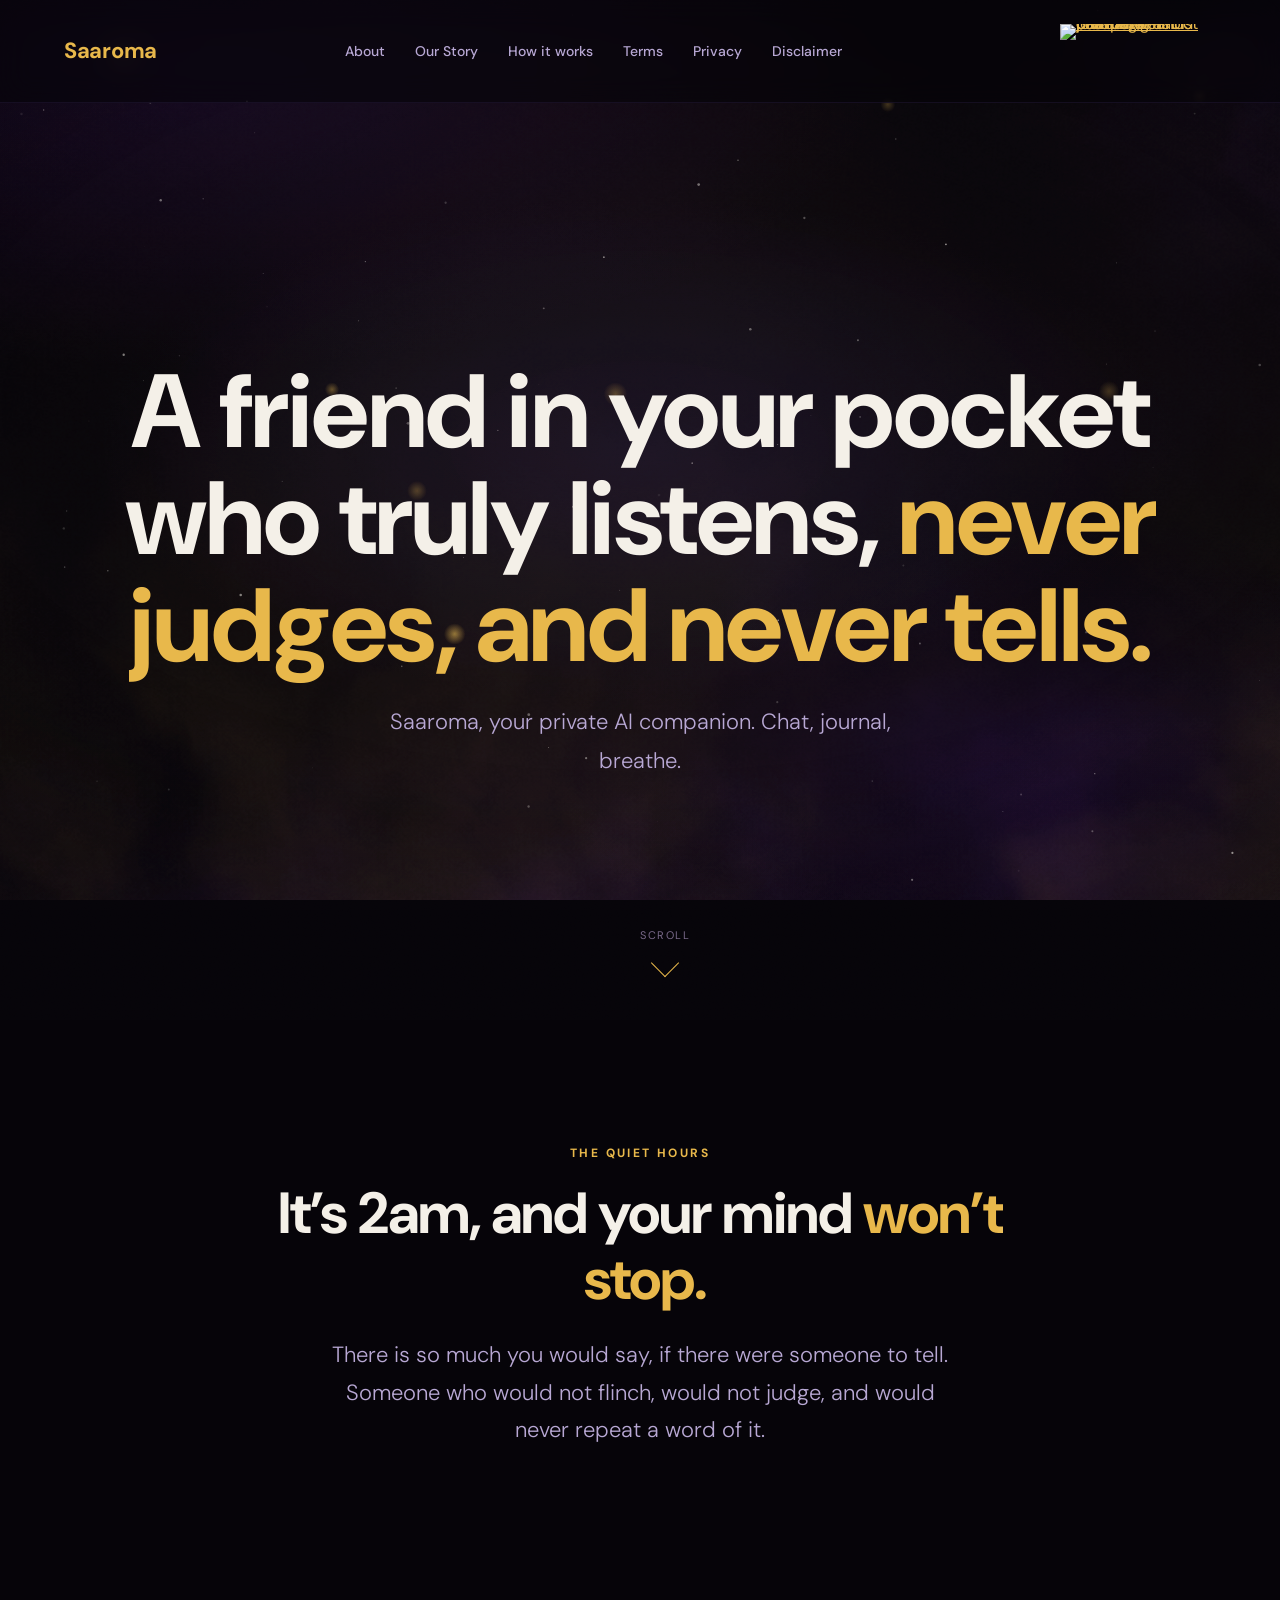
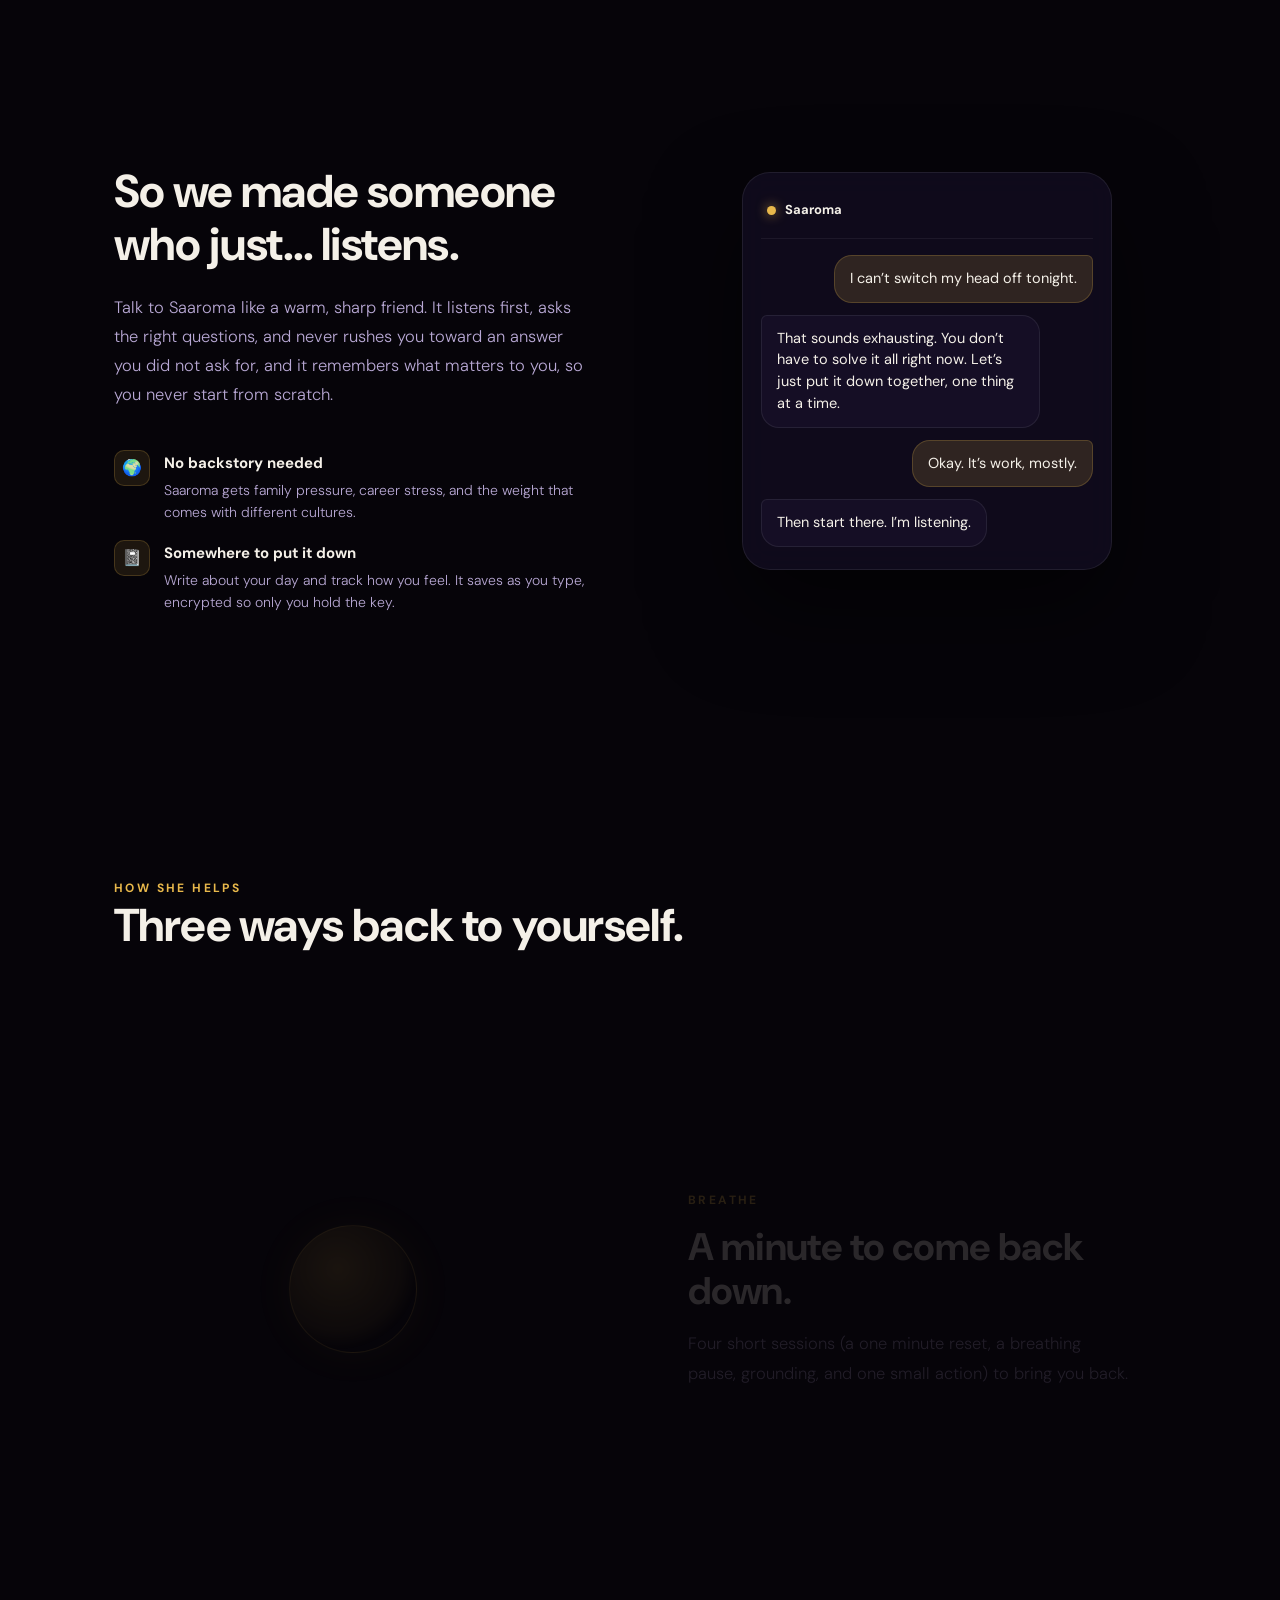
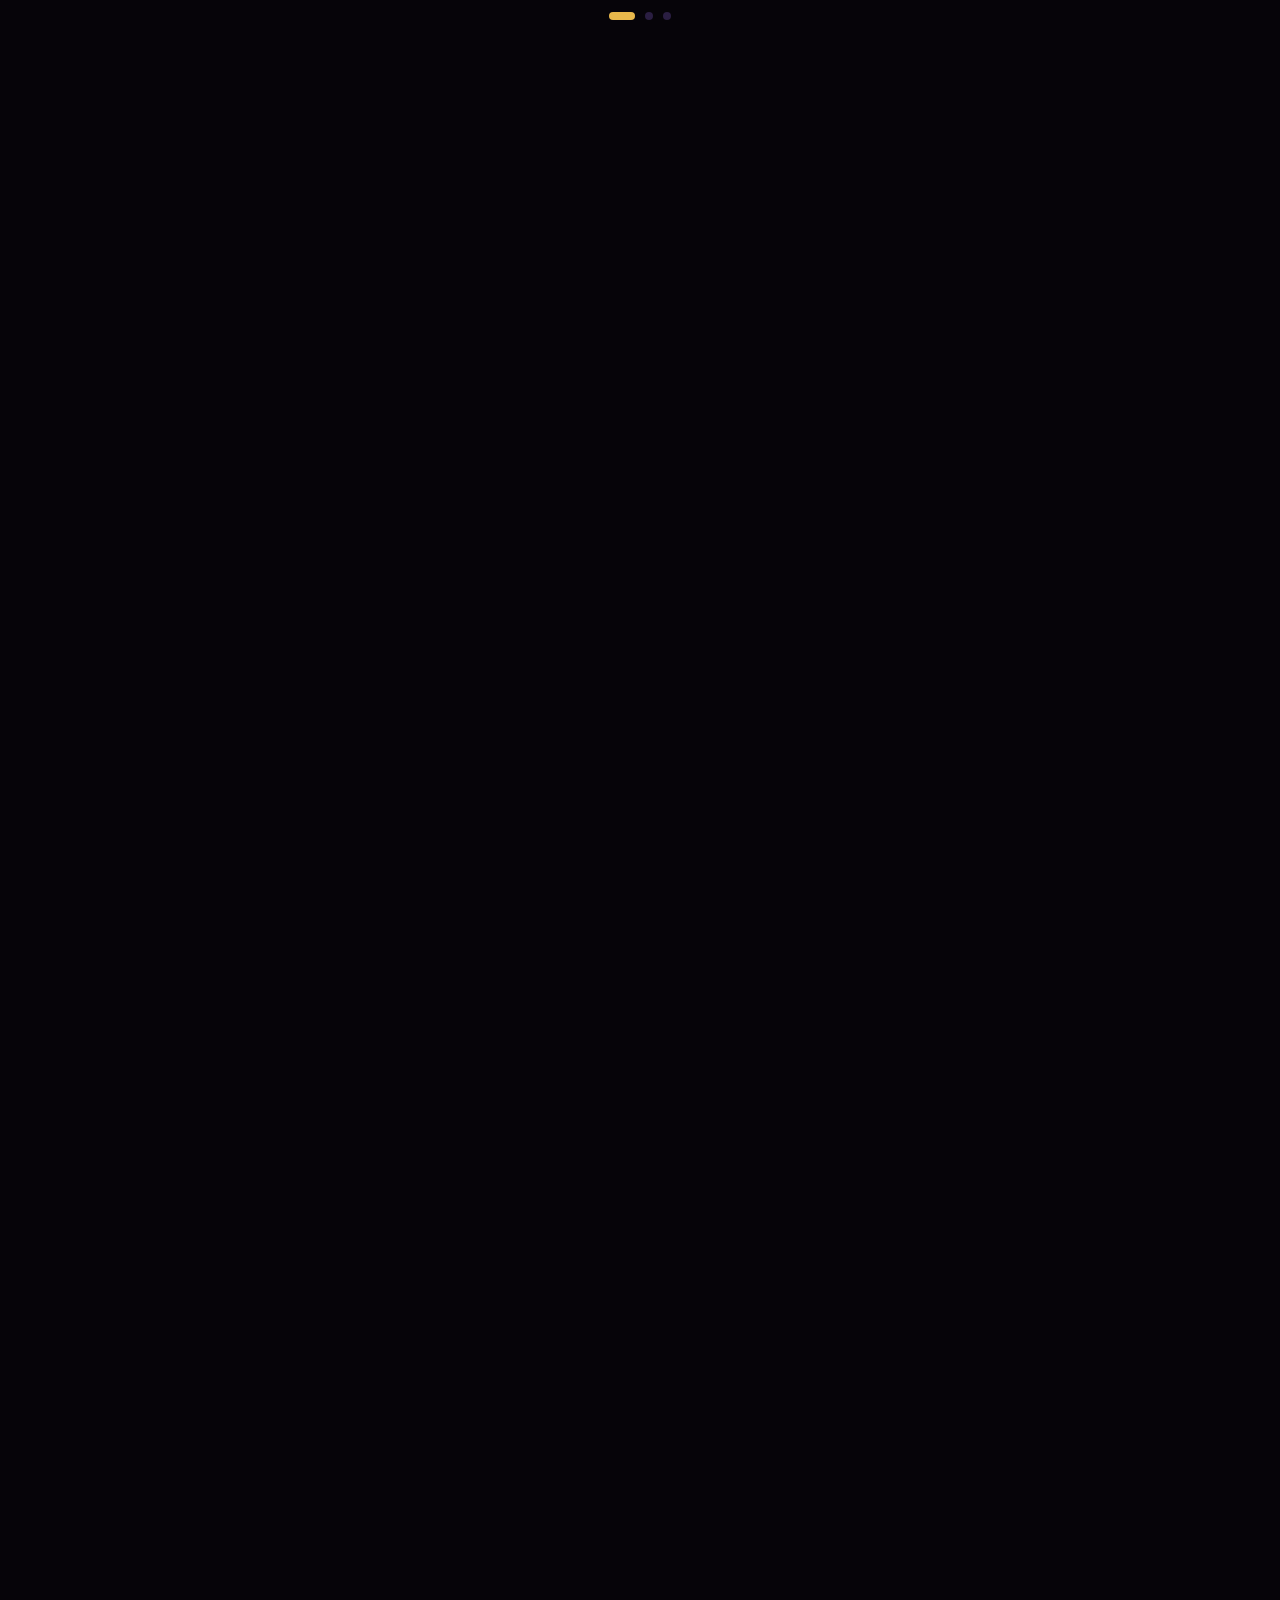
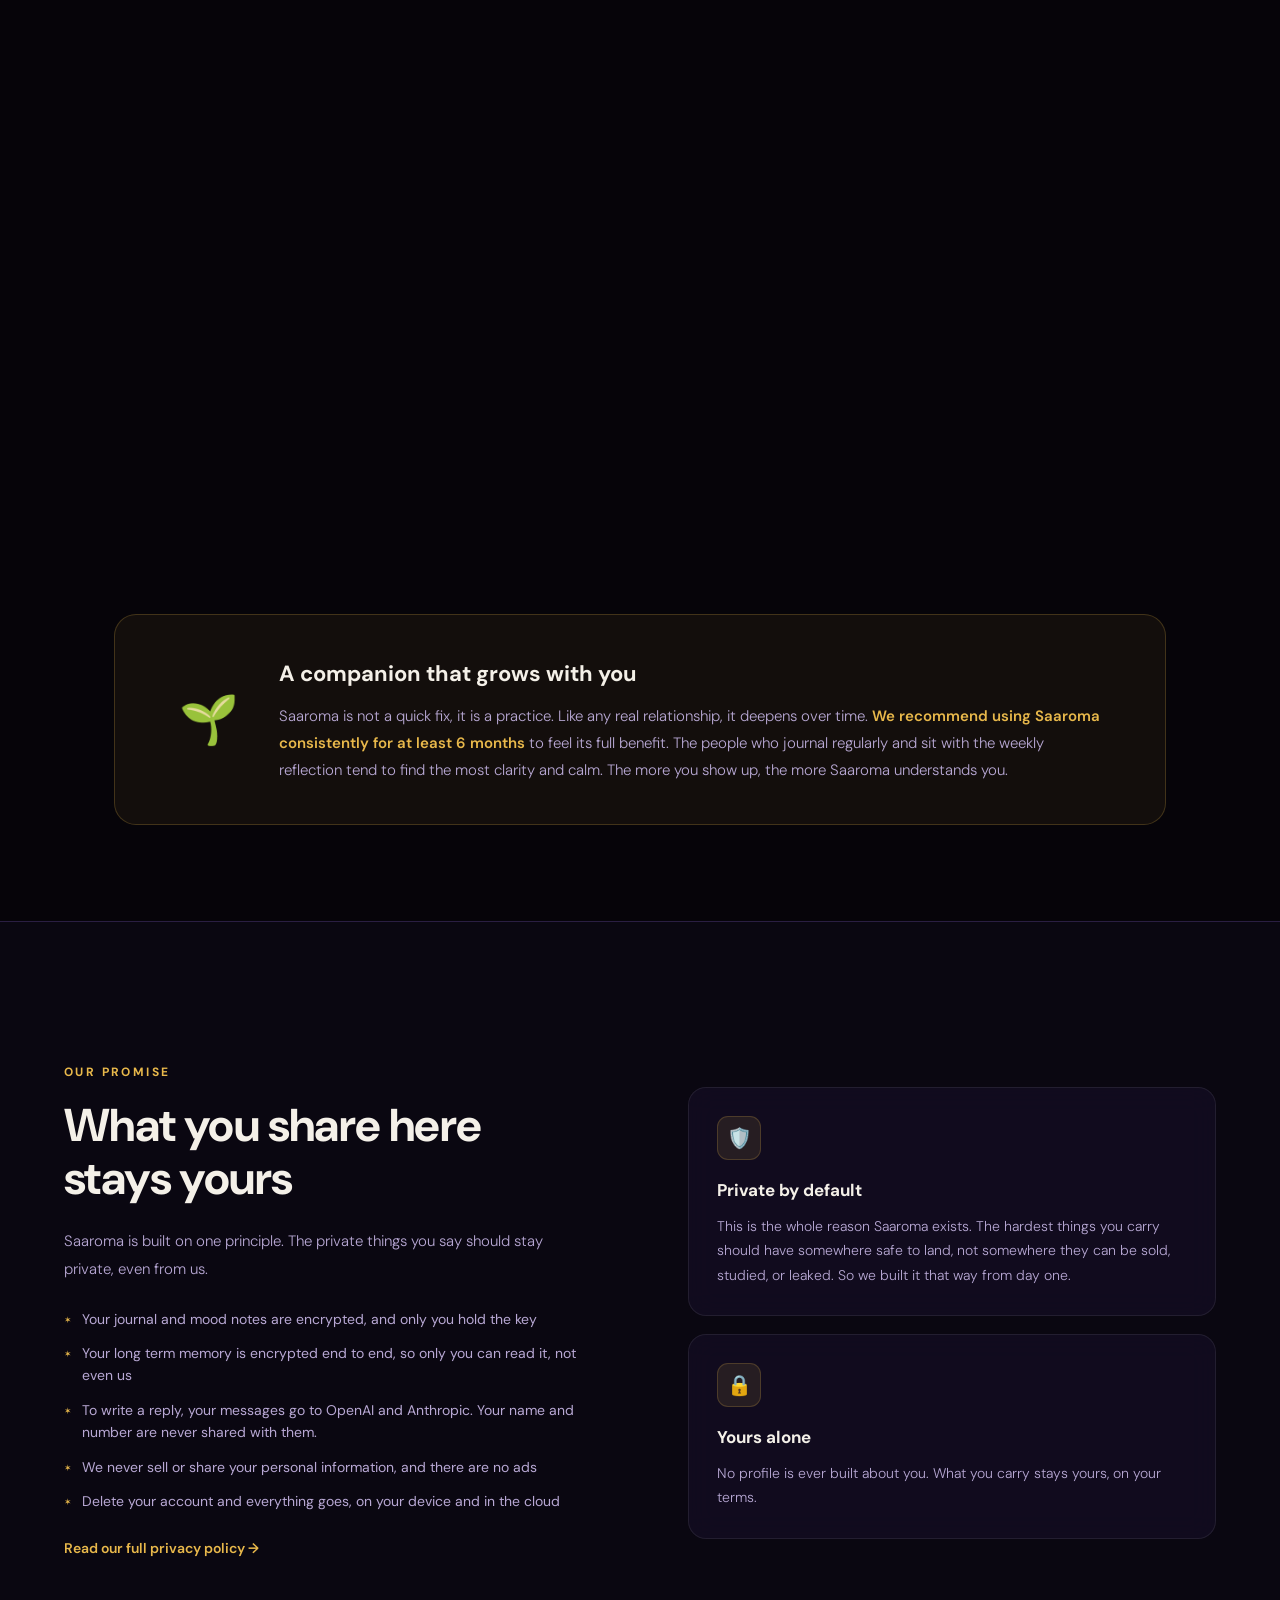
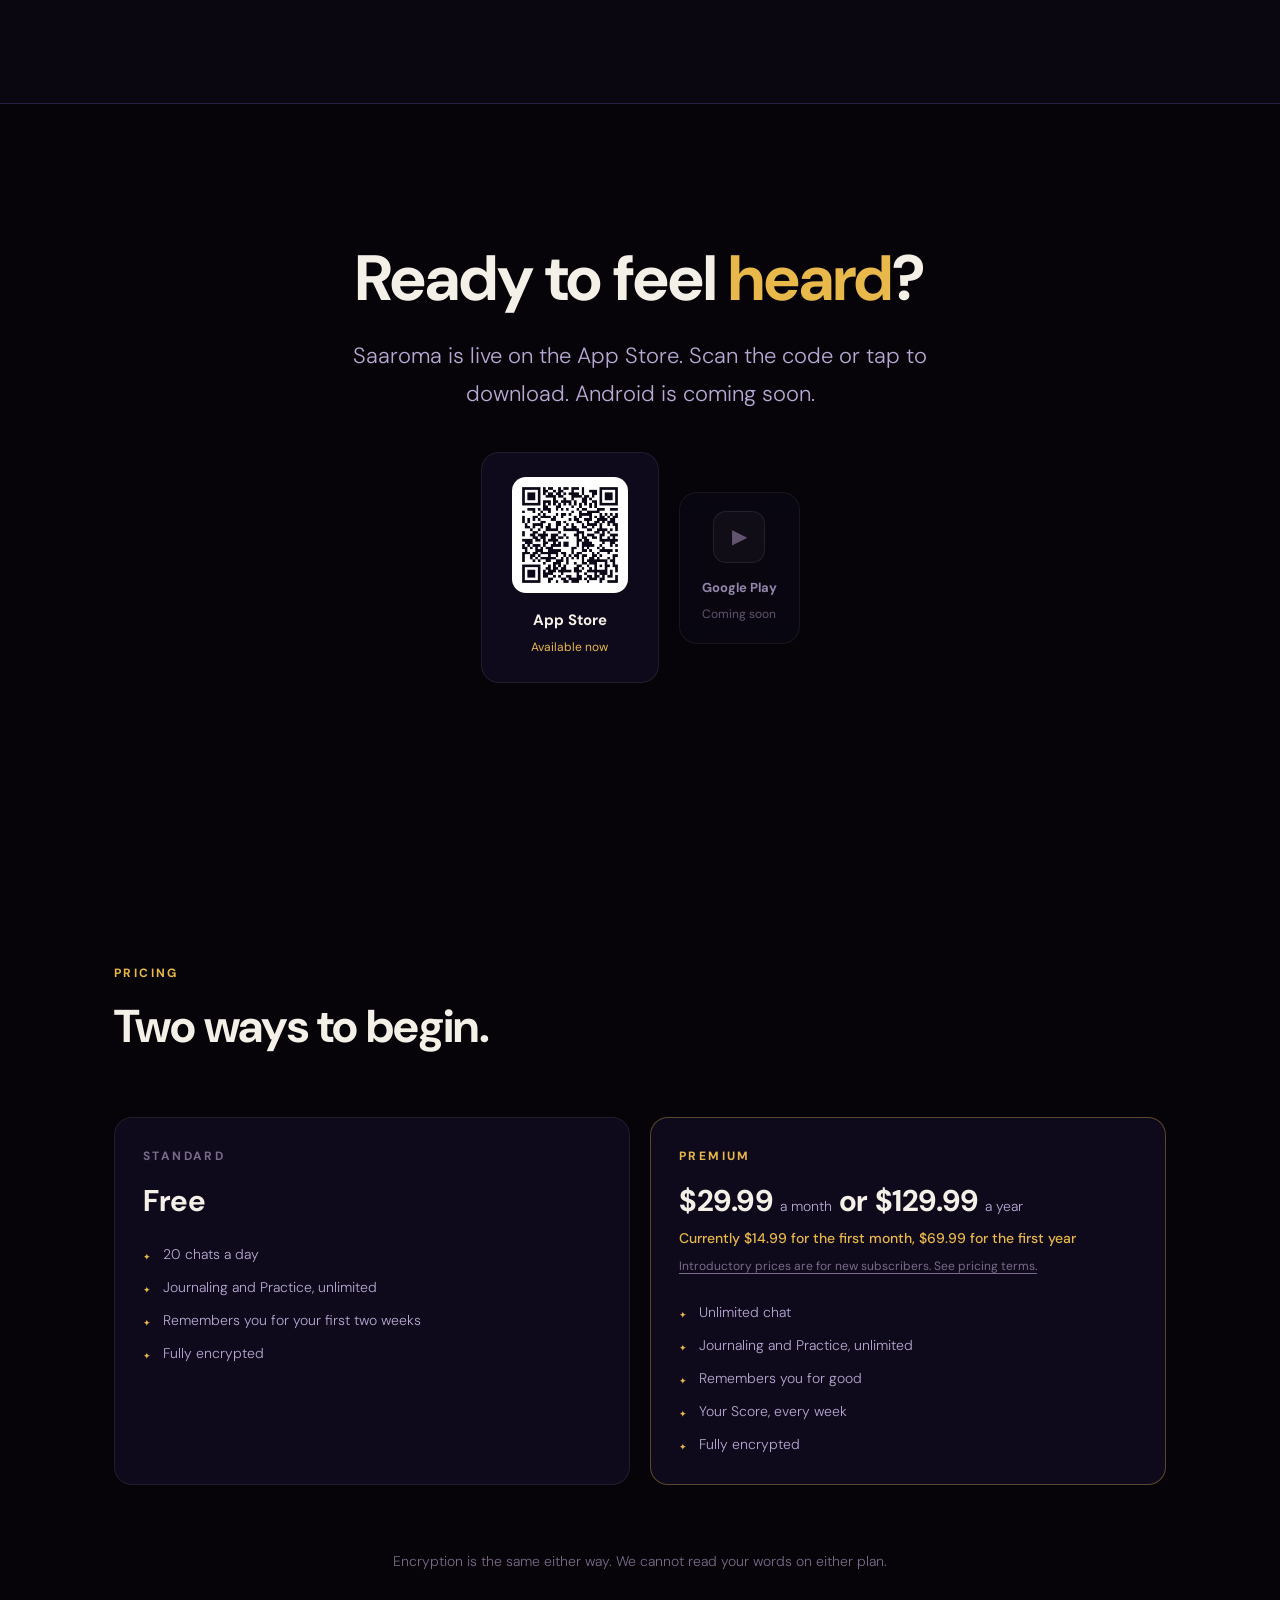
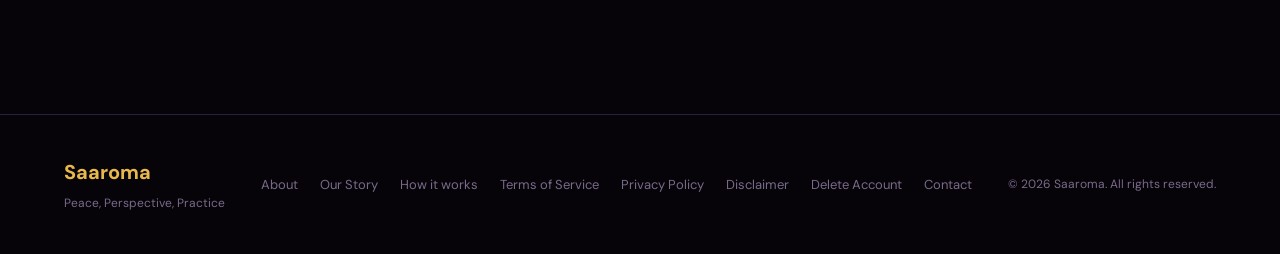
==== commit 14b955ff: "Breathe: remove repeated back down Co-Authored-By: Claude Opus 5 (1M context) <noreply@anthropic.com" ====
--- a/index.html
+++ b/index.html
@@ -232,7 +232,7 @@
           <div>
             <div class="ch-label">Breathe</div>
             <h3>A minute to come back down.</h3>
-            <p>Four short sessions (a one minute reset, a breathing pause, grounding, and one small action) to bring you back down.</p>
+            <p>Four short sessions (a one minute reset, a breathing pause, grounding, and one small action) to bring you back.</p>
           </div>
         </div>
         <div class="chapter" data-ch="1">
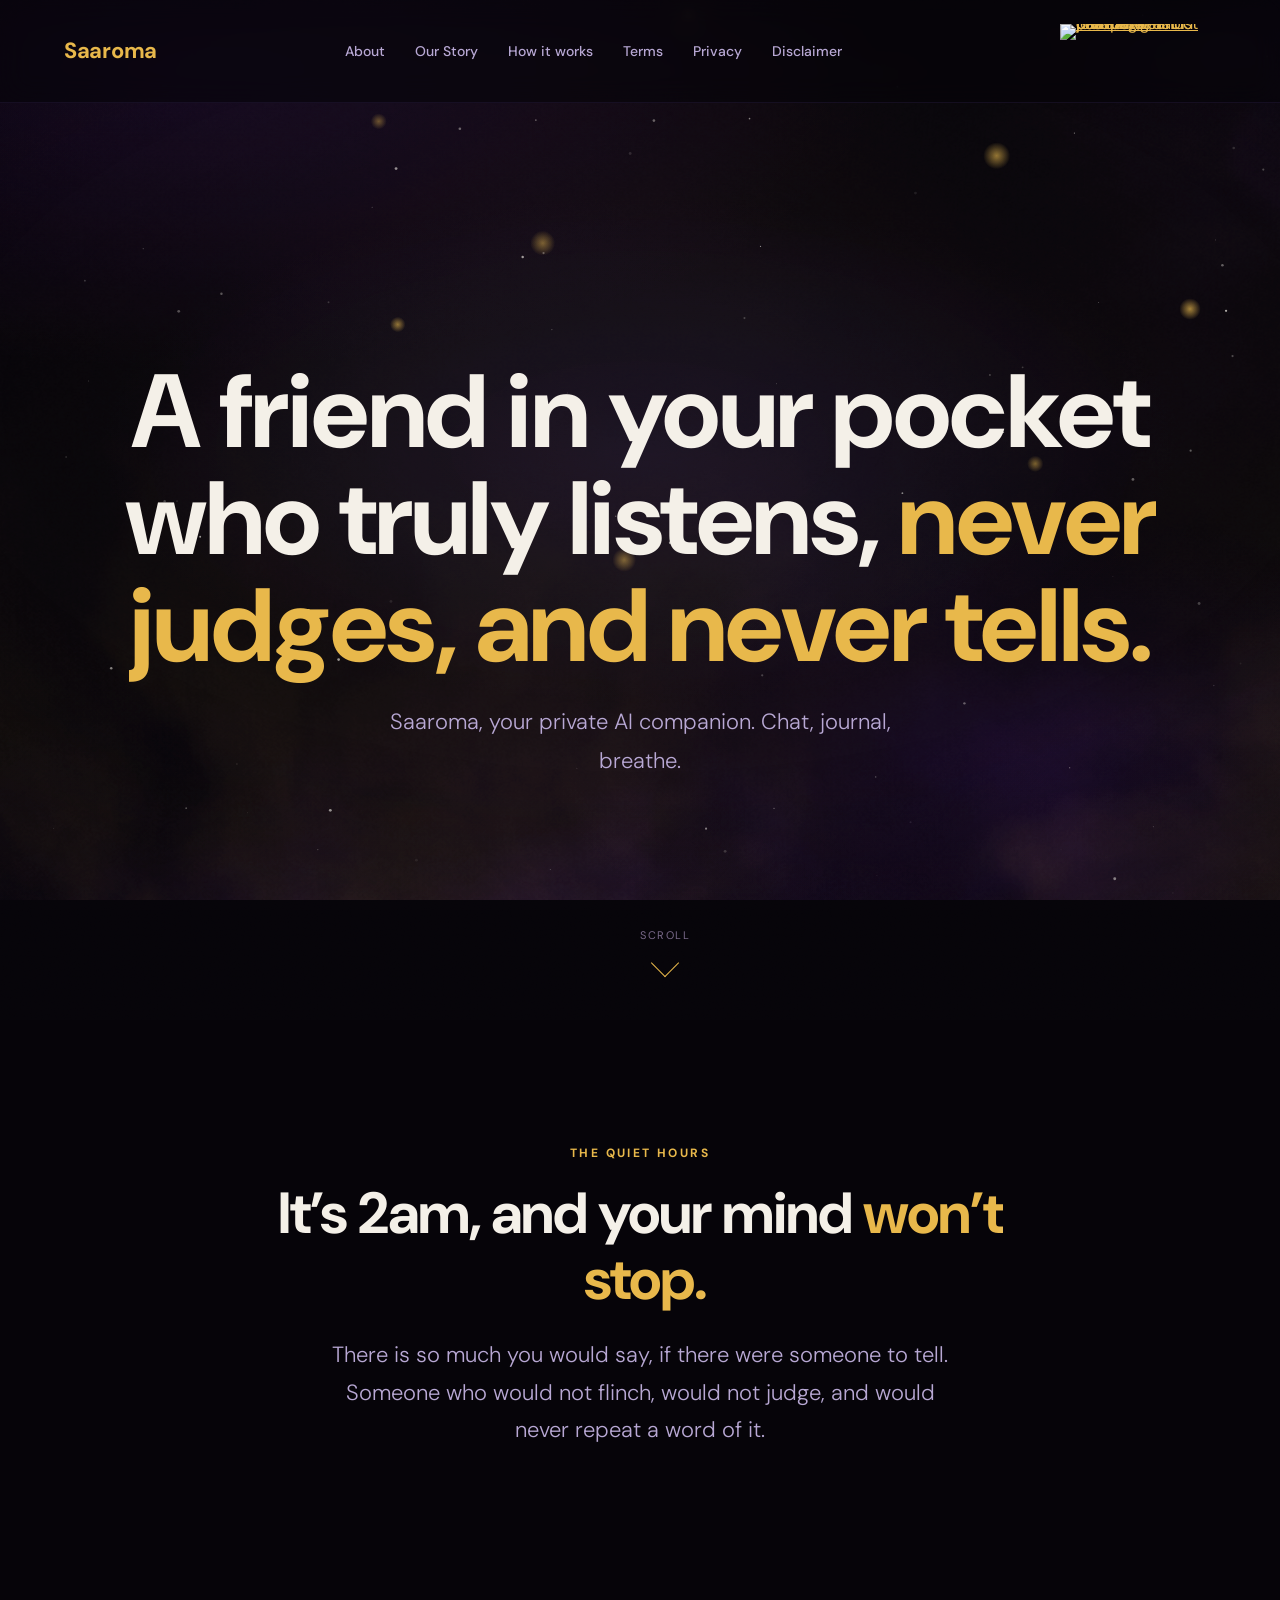
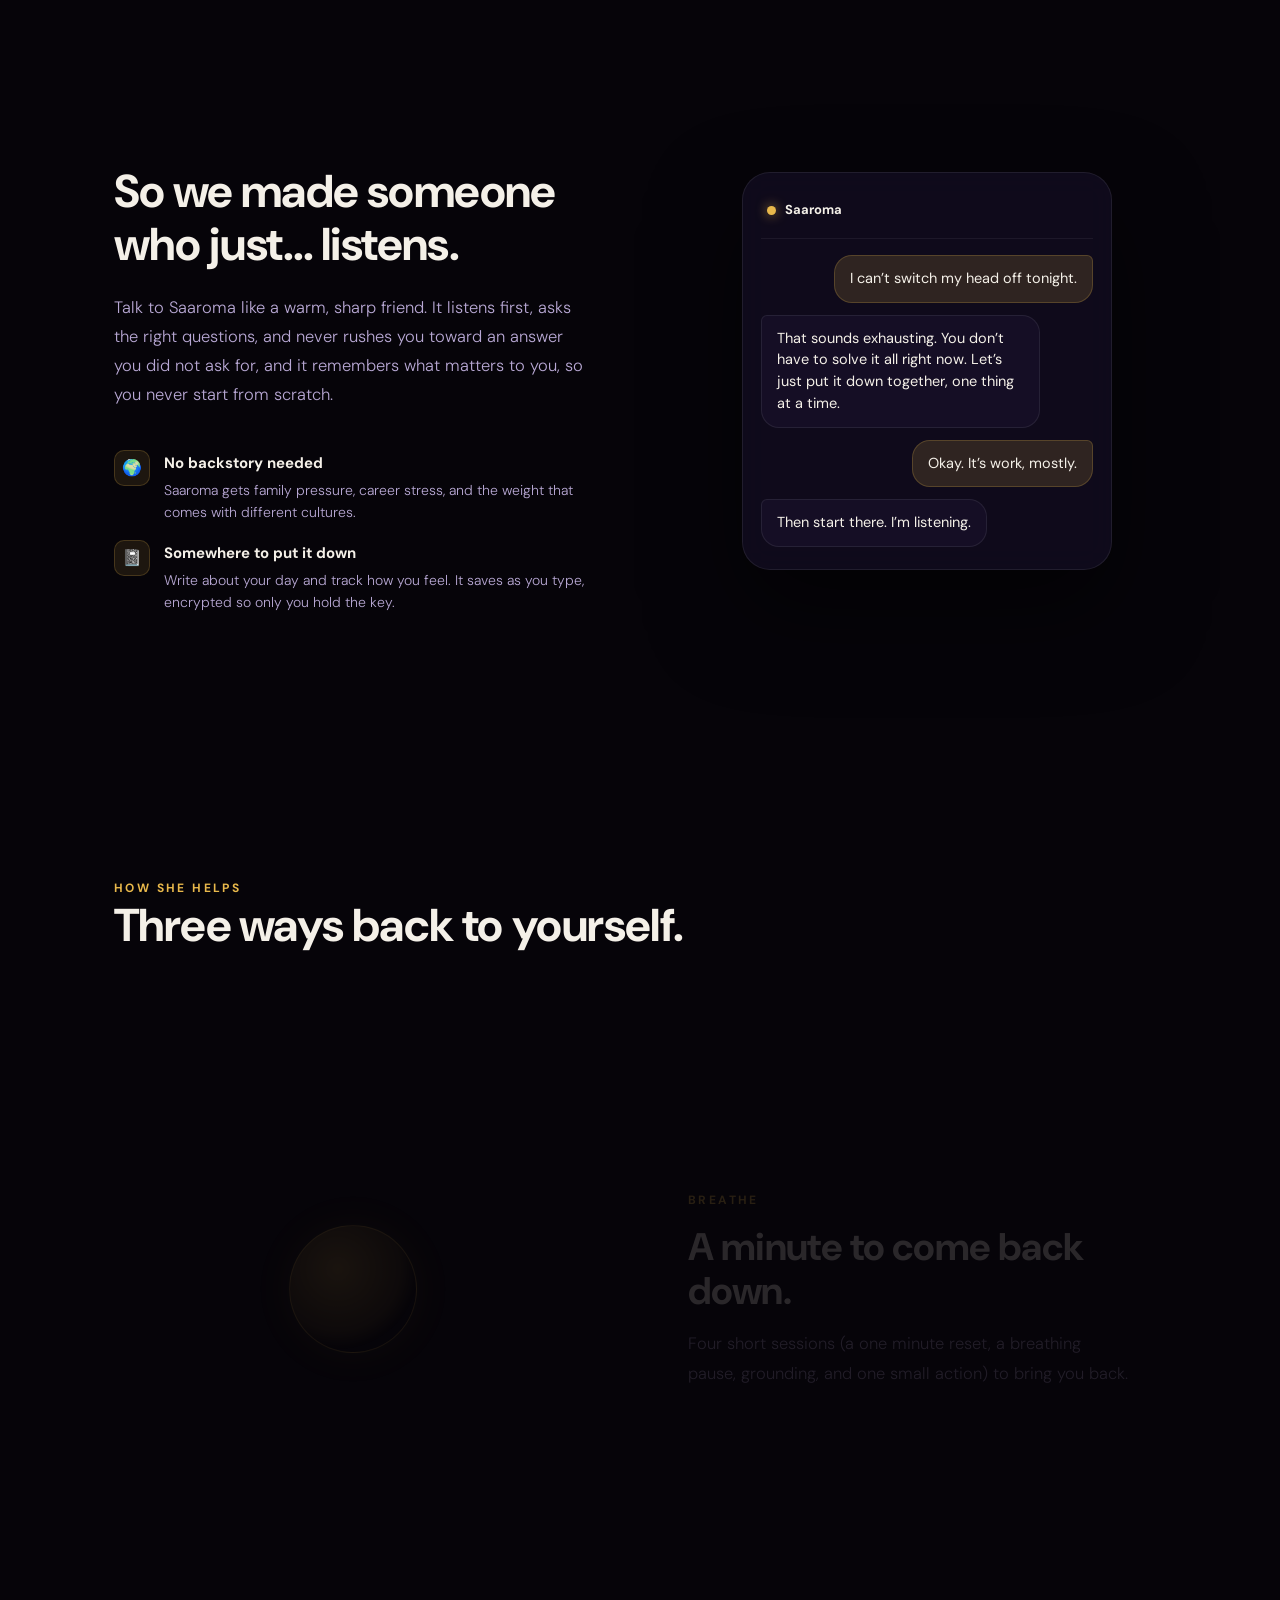
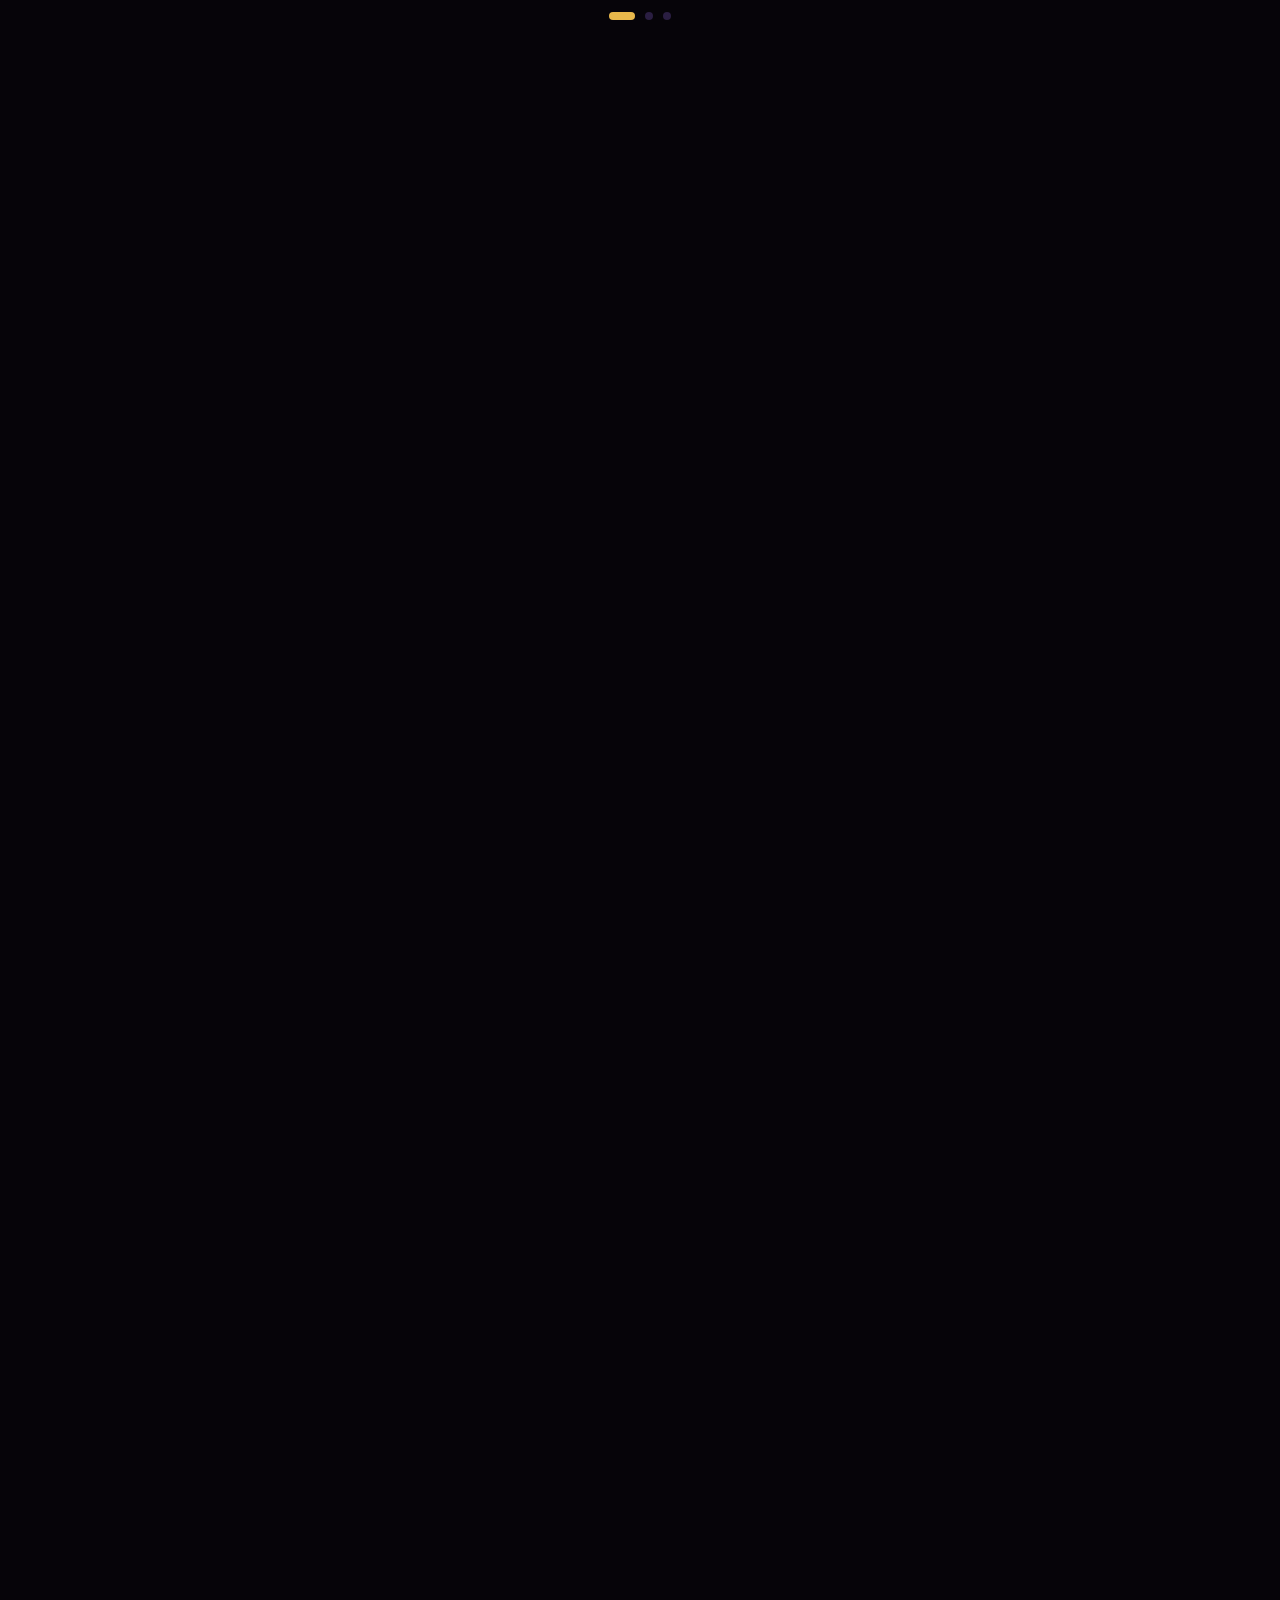
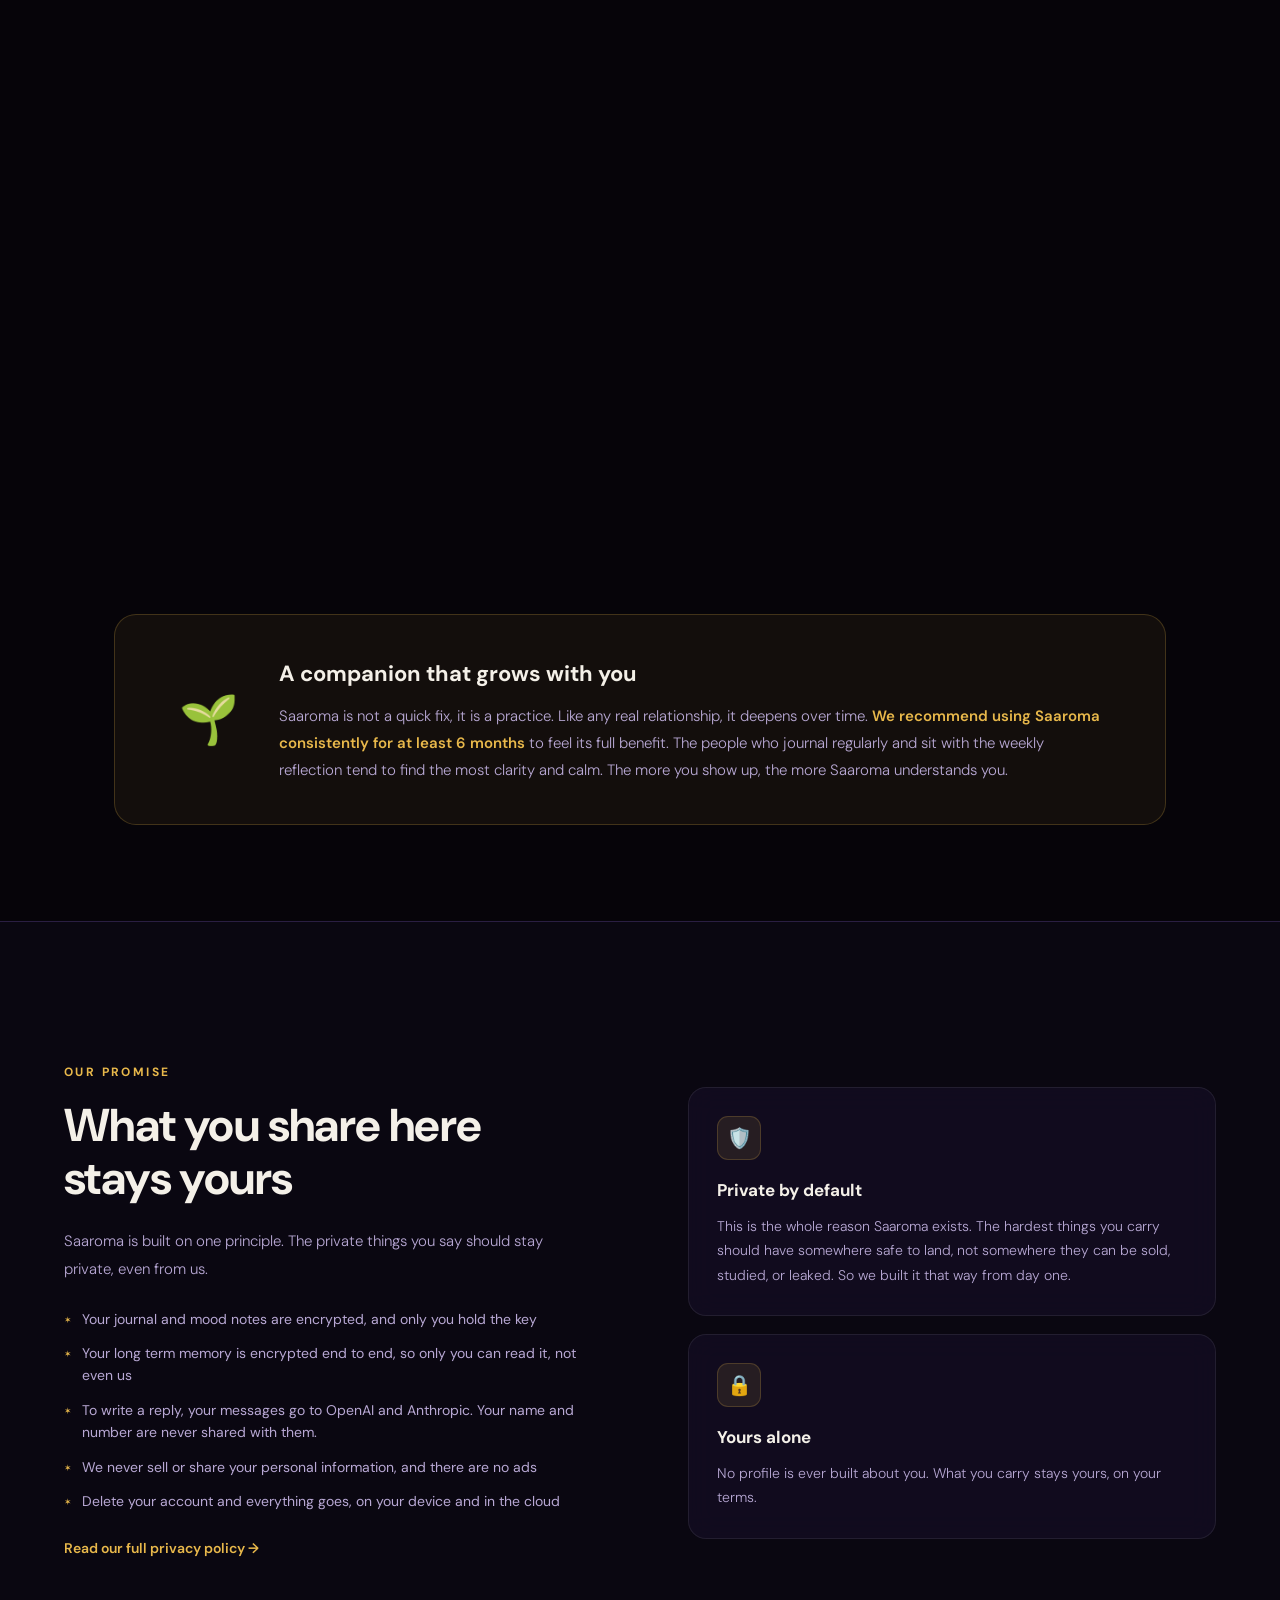
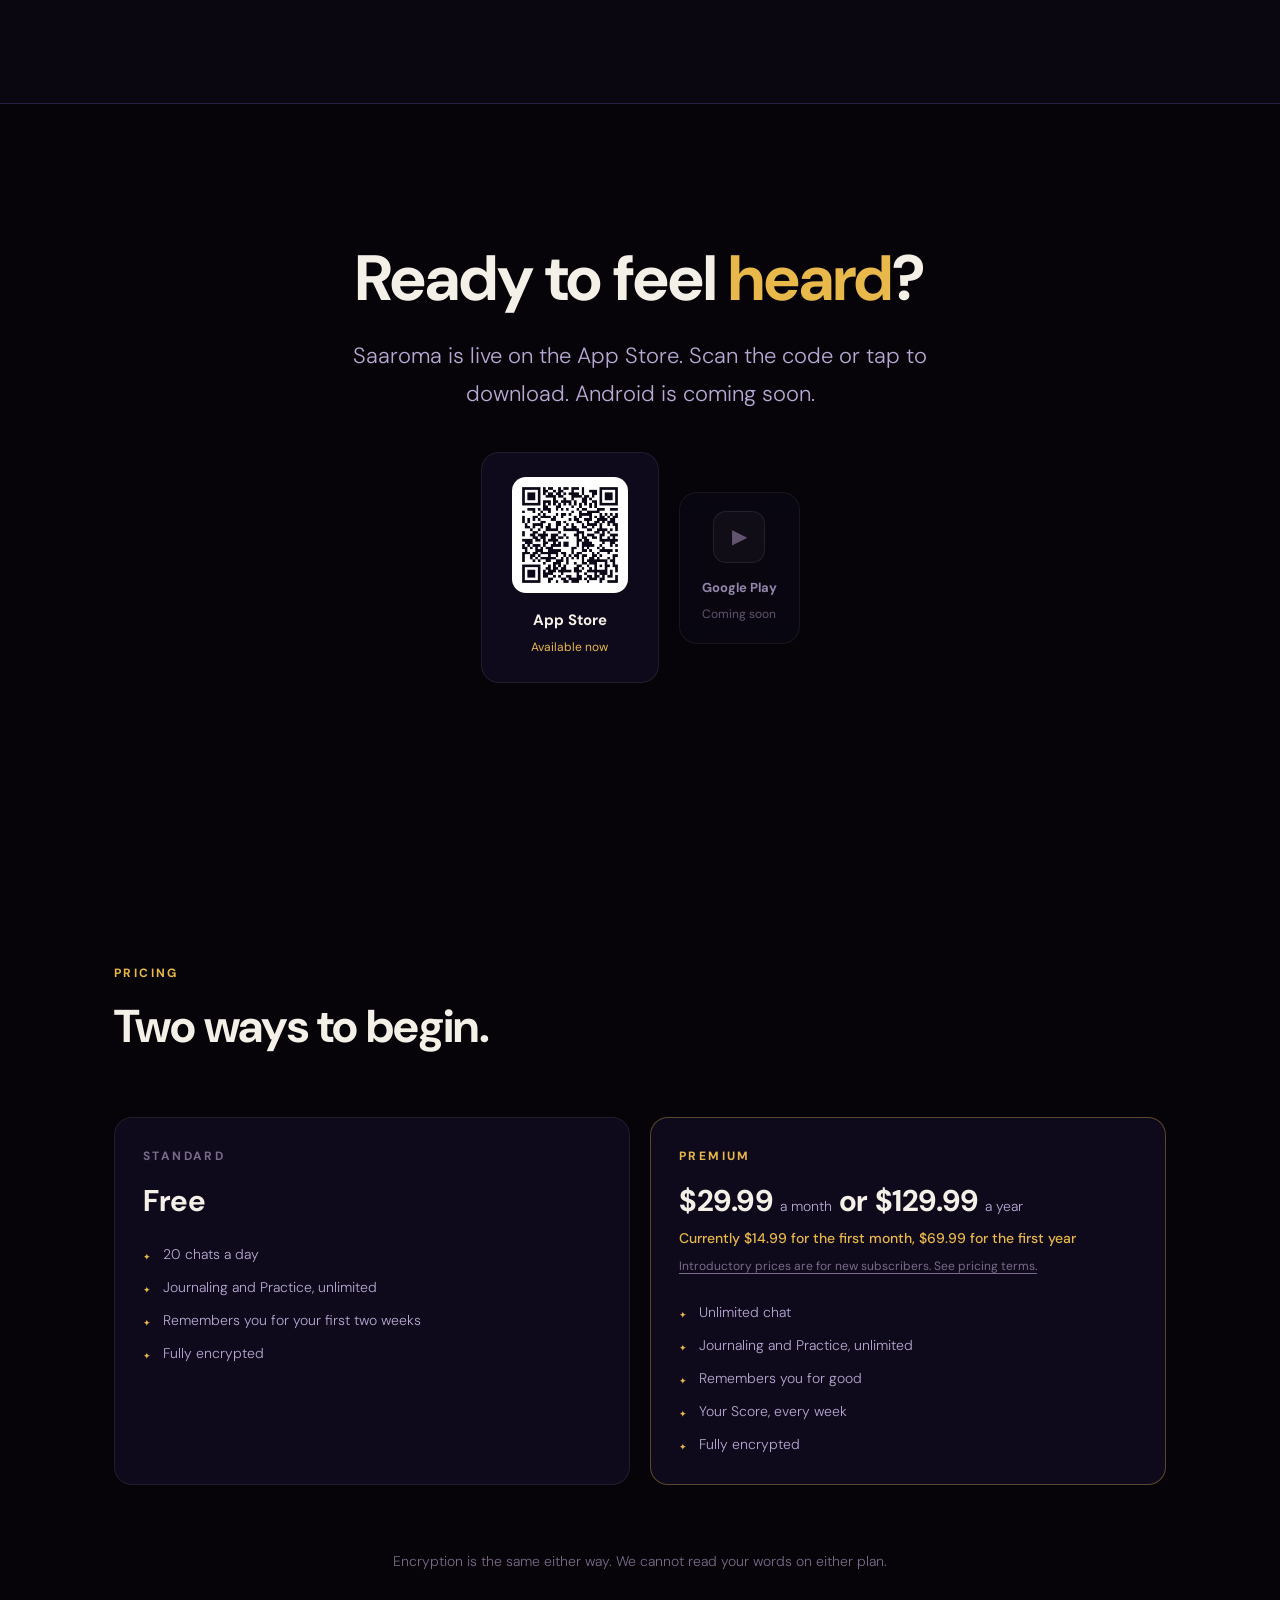
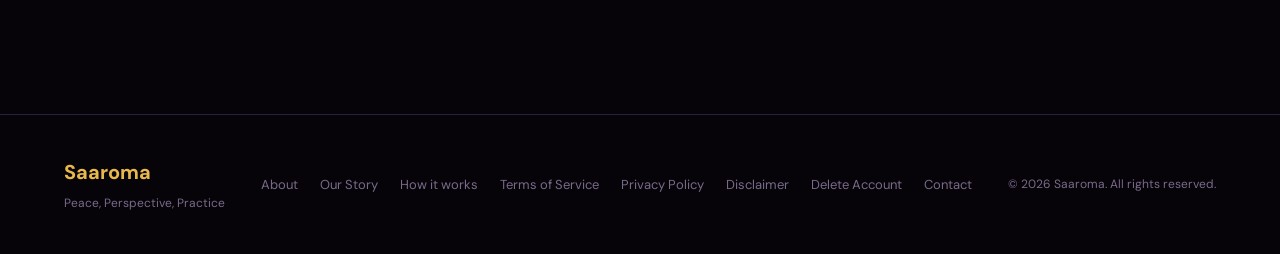
==== commit fe716838: "FX: drop scroll hijack and custom cursor, keep choreography Co-Authored-By: Claude Opus 5 (1M contex" ====
--- a/index.html
+++ b/index.html
@@ -471,6 +471,6 @@
   }
 })();
 </script>
-<script src="saaroma-fx.js?v=4" defer></script>
+<script src="saaroma-fx.js?v=5" defer></script>
 </body>
 </html>
